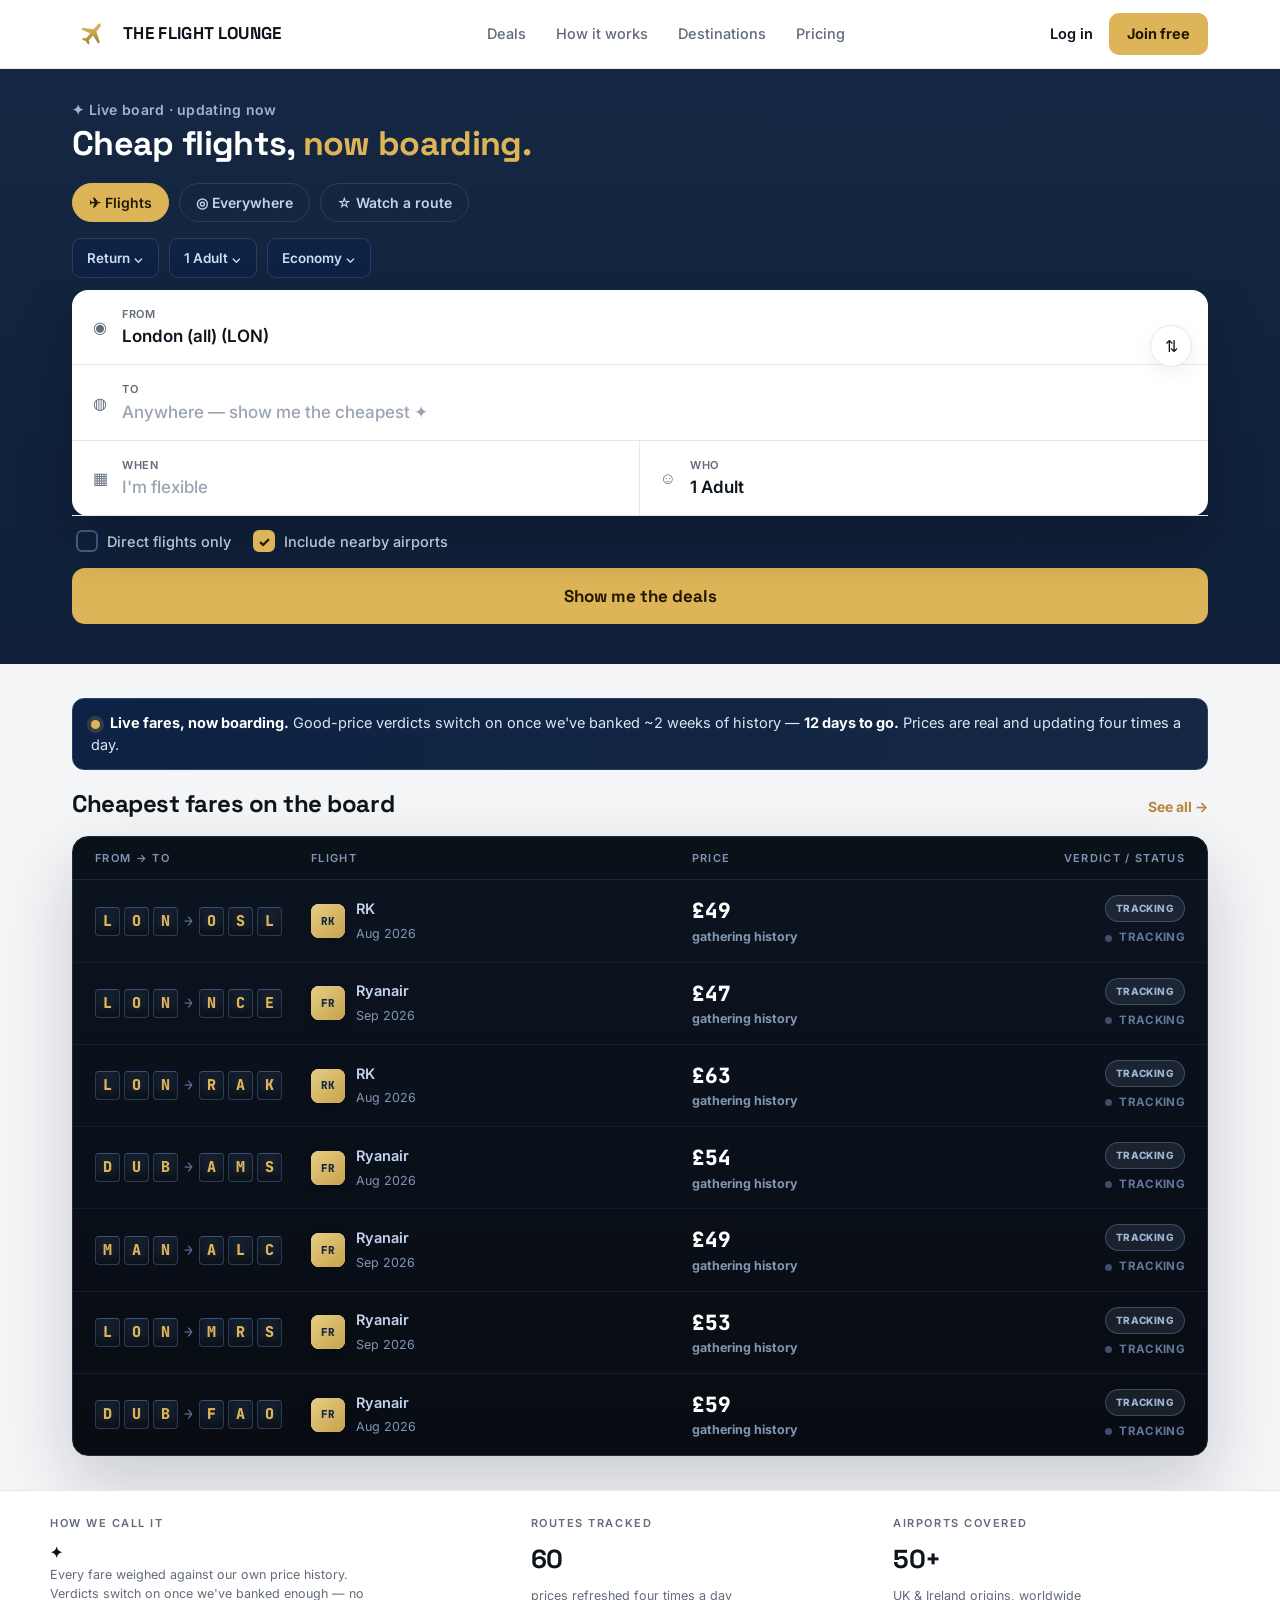
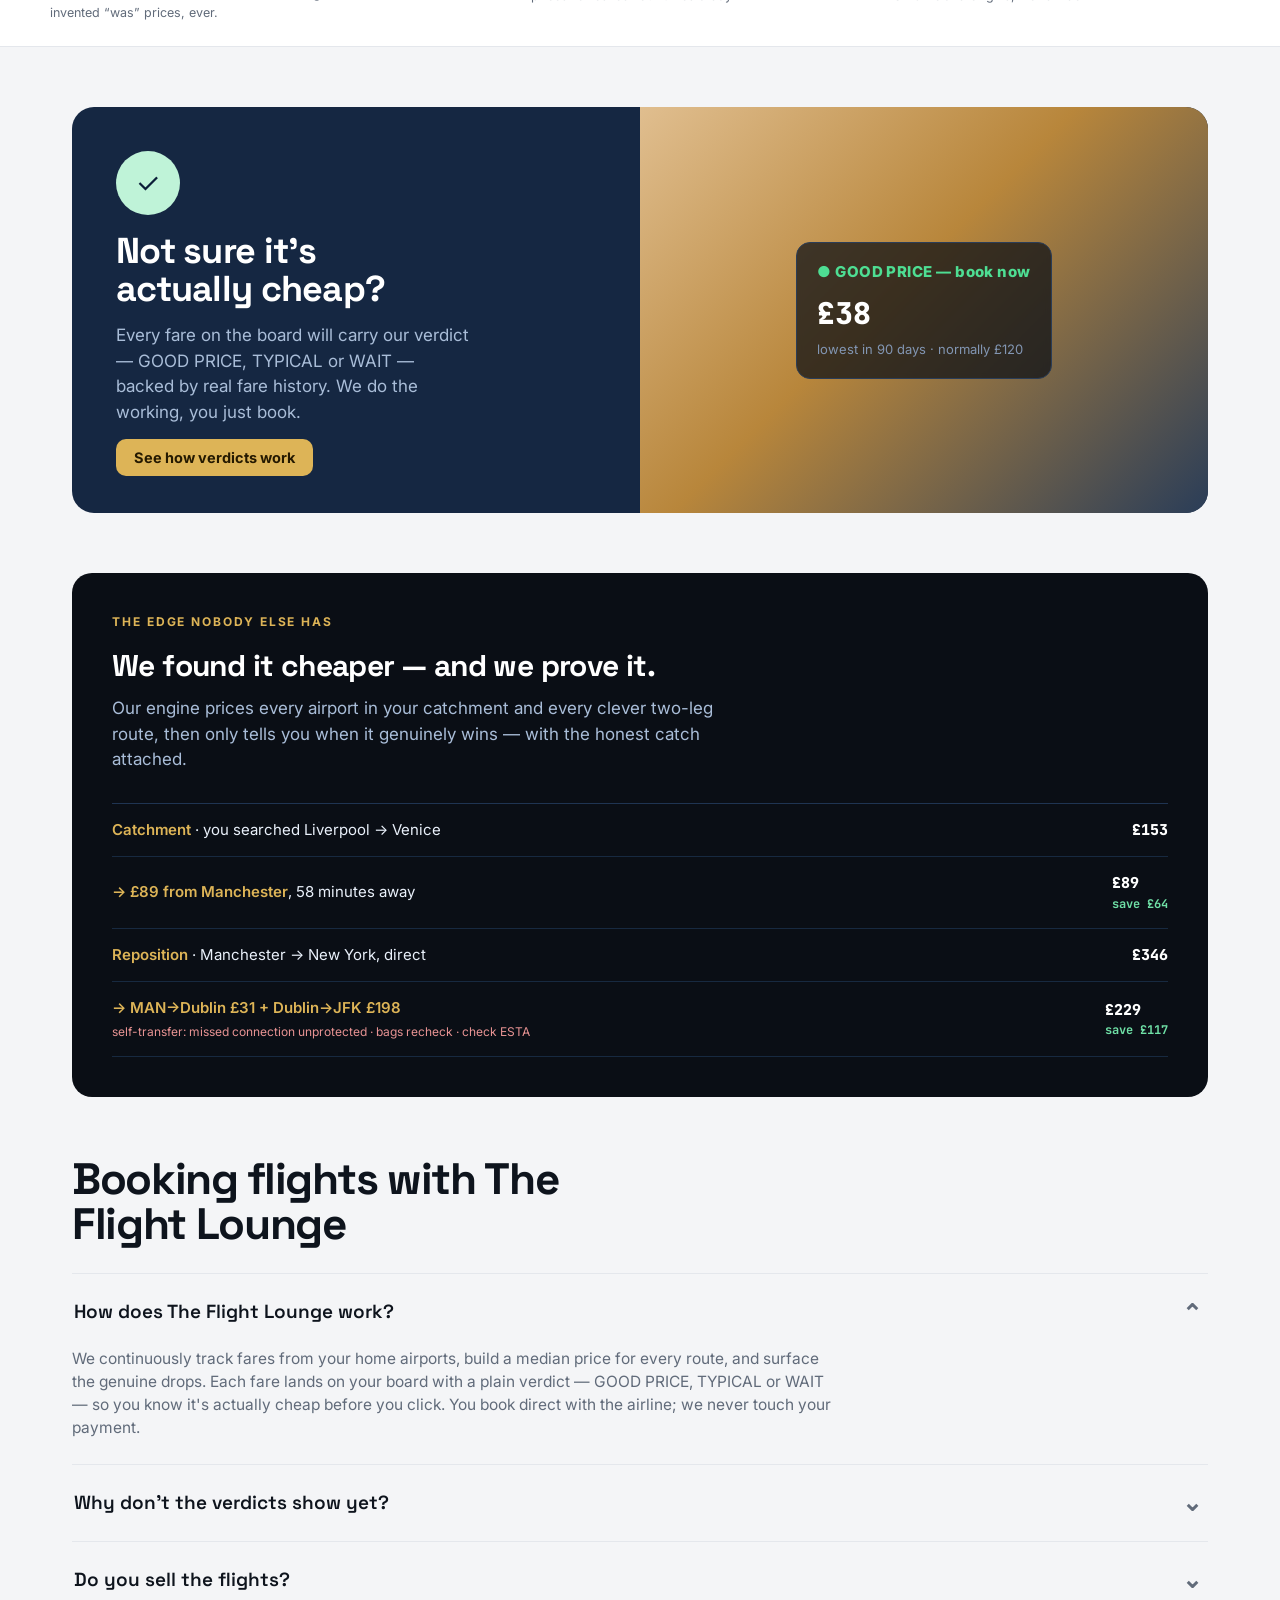
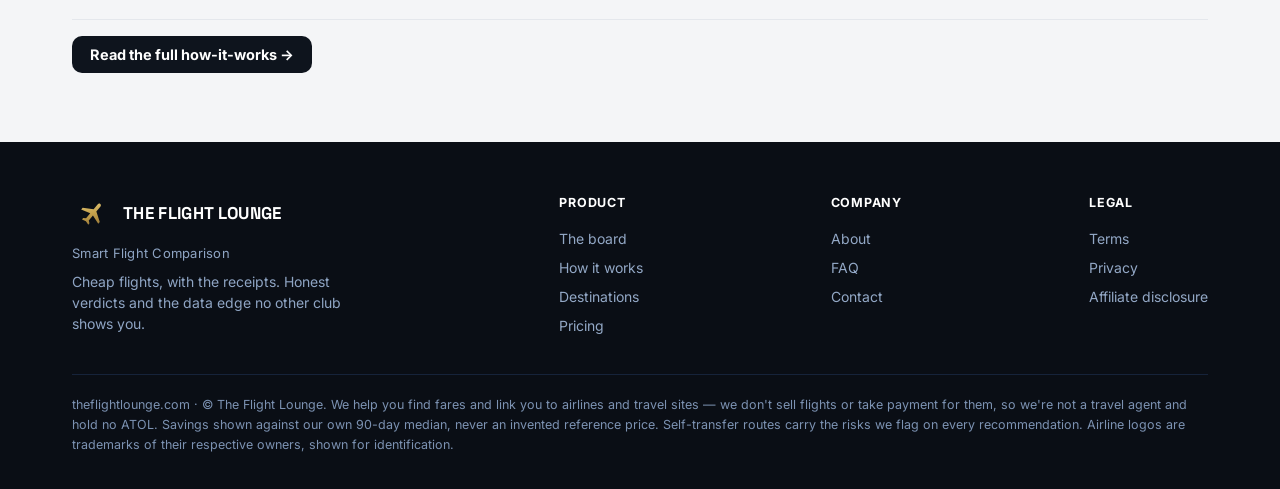
==== index.html @ 09250322 "live fares 2026-07-22T07:13" ====
<!doctype html>
<html lang="en">
<head>
<meta charset="utf-8">
<meta name="viewport" content="width=device-width,initial-scale=1">
<title>The Flight Lounge — cheap flights, now boarding</title>
<meta name="description" content="Search fares from your airport and let the board show you genuinely cheap flights — each with an honest good-price verdict.">
<link rel="preconnect" href="https://fonts.googleapis.com"><link rel="preconnect" href="https://fonts.gstatic.com" crossorigin>
<link href="https://fonts.googleapis.com/css2?family=Space+Grotesk:wght@400;500;600;700&family=Inter:wght@400;500;600;700;800&family=JetBrains+Mono:wght@500;700;800&display=swap" rel="stylesheet">
<link rel="stylesheet" href="assets/tfl.css">
</head>
<body>
<div id="hdr"></div>

<section class="hero">
  <div class="wrap">
    <p class="lead">✦ Live board · updating now</p>
    <h1 class="disp">Cheap flights, <span class="am">now boarding.</span></h1>
    <div class="tabs"><span class="tab on">✈ Flights</span><span class="tab">◎ Everywhere</span><span class="tab">☆ Watch a route</span></div>
    <div class="chips"><span class="chip">Return ⌄</span><span class="chip">1 Adult ⌄</span><span class="chip">Economy ⌄</span></div>
    <div class="search">
      <div class="srow"><span class="ic">◉</span><div class="fld"><div class="lbl">From</div><input id="from" autocomplete="off" placeholder="London (LON)" value="London (all) (LON)" data-code="LON"></div><div class="ac" id="acFrom"></div><span class="swap" id="swap" title="Swap">⇅</span></div>
      <div class="srow"><span class="ic">◍</span><div class="fld"><div class="lbl">To</div><input id="to" autocomplete="off" placeholder="Anywhere — show me the cheapest ✦"></div><div class="ac" id="acTo"></div></div>
      <div class="sgrid2"><div class="srow"><span class="ic">▦</span><div class="fld"><div class="lbl">When</div><input placeholder="I'm flexible"></div></div><div class="srow"><span class="ic">☺</span><div class="fld"><div class="lbl">Who</div><input value="1 Adult"></div></div></div>
    </div>
    <div class="schecks"><span class="chk" id="chkDirect"><span class="box"></span> Direct flights only</span><span class="chk on" id="chkNearby"><span class="box"></span> Include nearby airports</span></div>
    <button class="searchbtn" id="searchBtn">Show me the deals</button>
  </div>
</section>

<div class="boardsec" id="board"><div class="wrap">
  <div id="livebanner"></div>
  <div class="bhd"><h2 class="disp" id="boardTitle">Cheapest fares on the board</h2><a href="deals.html" class="see">See all →</a></div>
  <div class="board" id="boardEl"></div>
</div></div>

<div class="trust"><div class="wrap trust-in">
  <div><div class="tl">How we call it</div><div class="odo"><span class="cur" style="font-size:15px">✦</span></div>
    <div class="ts" style="margin-top:2px;max-width:340px">Every fare weighed against our own price history. Verdicts switch on once we've banked enough — no invented “was” prices, ever.</div></div>
  <div class="tstat"><div class="tl">Routes tracked</div><b class="disp" id="statRoutes">—</b><div class="ts">prices refreshed four times a day</div></div>
  <div class="tstat"><div class="tl">Airports covered</div><b class="disp">50+</b><div class="ts">UK & Ireland origins, worldwide</div></div>
</div></div>

<section>
  <div class="wrap"><div class="feat">
    <div class="txt"><div class="icon">✓</div><h3>Not sure it's<br>actually cheap?</h3>
      <p>Every fare on the board will carry our verdict — GOOD PRICE, TYPICAL or WAIT — backed by real fare history. We do the working, you just book.</p>
      <a href="how-it-works.html" class="btn">See how verdicts work</a></div>
    <div class="pic"><div class="verdict-demo"><div class="vv">● GOOD PRICE — book now</div><div class="pl">£38</div><div class="pn">lowest in 90 days · normally £120</div></div></div>
  </div></div>
</section>

<section id="edge" style="padding-top:0">
  <div class="wrap"><div class="edge">
    <div class="kicker">The edge nobody else has</div><h3>We found it cheaper — and we prove it.</h3>
    <p class="sub">Our engine prices every airport in your catchment and every clever two-leg route, then only tells you when it genuinely wins — with the honest catch attached.</p>
    <div class="edge-rows">
      <div class="er"><span><span class="lead2">Catchment</span> · you searched Liverpool → Venice</span><span class="amt">£153</span></div>
      <div class="er"><span><span class="lead2">→ £89 from Manchester</span>, 58 minutes away</span><span class="amt">£89 <small>save £64</small></span></div>
      <div class="er"><span><span class="lead2">Reposition</span> · Manchester → New York, direct</span><span class="amt">£346</span></div>
      <div class="er"><span><span class="lead2">→ MAN→Dublin £31 + Dublin→JFK £198</span><span class="flag">self-transfer: missed connection unprotected · bags recheck · check ESTA</span></span><span class="amt">£229 <small>save £117</small></span></div>
    </div>
  </div></div>
</section>

<section id="faq" style="padding-top:0">
  <div class="wrap"><h2 class="faq-h disp">Booking flights with The Flight Lounge</h2>
    <details open><summary>How does The Flight Lounge work?</summary><p>We continuously track fares from your home airports, build a median price for every route, and surface the genuine drops. Each fare lands on your board with a plain verdict — GOOD PRICE, TYPICAL or WAIT — so you know it's actually cheap before you click. You book direct with the airline; we never touch your payment.</p></details>
    <details><summary>Why don't the verdicts show yet?</summary><p>Because we refuse to call a price “good” off a thin sample. We're banking fare history now — once a route has enough, its verdict switches on automatically. Until then the prices are real and live; we just won't pretend to judge them yet.</p></details>
    <details><summary>Do you sell the flights?</summary><p>No — and that's deliberate. We point you to the airline or a trusted booking site and you pay them directly, so there's no markup and no mystery. We're a deal-finding club, not a seller.</p></details>
    <p style="margin-top:22px"><a href="how-it-works.html" class="btn ink">Read the full how-it-works →</a></p>
  </div>
</section>

<div id="ftr"></div>
<script src="assets/tfl.js"></script>
<script>
  renderChrome("index.html");
  function paint(){
    var top = DEALS.slice().sort(function(a,b){return pctOff(b)-pctOff(a)}).slice(0,7);
    renderBoard(top, document.getElementById("boardEl"));
    document.getElementById("statRoutes").textContent = DEALS.length;
  }
  paint();
  loadLiveDeals().then(function(meta){ if(meta){ liveBanner(meta); paint(); } });

  var fromEl=document.getElementById("from"), toEl=document.getElementById("to");
  attachAC(fromEl, document.getElementById("acFrom"));
  attachAC(toEl, document.getElementById("acTo"));
  document.getElementById("swap").onclick=function(){var a=fromEl.value,ac=fromEl.dataset.code;fromEl.value=toEl.value;fromEl.dataset.code=toEl.dataset.code||"";toEl.value=a;toEl.dataset.code=ac||"";};
  document.getElementById("chkDirect").onclick=function(){this.classList.toggle("on")};
  document.getElementById("chkNearby").onclick=function(){this.classList.toggle("on")};
  function runSearch(){
    var from=codeOf(fromEl)||"LON";
    var to=toEl.value.trim()?codeOf(toEl):"ANY";
    var nearby=document.getElementById("chkNearby").classList.contains("on");
    var direct=document.getElementById("chkDirect").classList.contains("on");
    var res=searchDeals(from,to,nearby);
    if(direct) res=res.filter(function(d){return d.dir});
    document.getElementById("boardTitle").textContent=(to==="ANY")?("Cheapest from "+(CITY[from]||from)):((CITY[from]||from)+" → "+(CITY[to]||to));
    renderBoard(res, document.getElementById("boardEl"));
    document.getElementById("board").scrollIntoView({behavior:"smooth"});
  }
  document.getElementById("searchBtn").onclick=runSearch;
  toEl.addEventListener("keydown",function(e){if(e.key==="Enter")runSearch()});
</script>
</body>
</html>
---- assets/tfl.css ----
:root{
  --bg:#F4F5F7;--bg2:#ECEEF2;--surface:#FFFFFF;--ink:#0E141D;--muted:#616B7A;--line:#E4E7EC;
  --navy:#152742;--navy2:#0f2038;--board:#0A0E15;--amber:#DDB457;--amber-d:#B8863B;--gold:#C6A24C;
  --green:#25B36B;--green-d:#12894F;--warn:#E6A93B;--red:#E1585F;
  --shadow:0 20px 50px rgba(14,20,29,.10);--shadow-sm:0 6px 20px rgba(14,20,29,.06);
}
*{box-sizing:border-box}
html{scroll-behavior:smooth}
body{margin:0;background:var(--bg);color:var(--ink);font-family:'Inter',-apple-system,BlinkMacSystemFont,'Segoe UI',Roboto,sans-serif;-webkit-font-smoothing:antialiased;line-height:1.5}
.disp{font-family:'Space Grotesk','Inter',sans-serif}
.mono{font-family:'JetBrains Mono',ui-monospace,Menlo,monospace}
.wrap{max-width:1180px;margin:0 auto;padding:0 22px}
a{color:inherit;text-decoration:none}
header{background:#fff;border-bottom:1px solid var(--line);position:sticky;top:0;z-index:60}
.nav{display:flex;align-items:center;justify-content:space-between;height:68px}
.brand{display:flex;align-items:center;gap:11px;color:var(--ink)}
.logo{width:40px;height:40px;flex:0 0 40px}
.plane{width:40px;height:40px;display:block}
.wordmark{font-size:17px;font-weight:700;letter-spacing:.02em;font-family:'Space Grotesk',sans-serif}
.navlinks{display:flex;gap:30px;color:var(--muted);font-size:14.5px;font-weight:500}
.navlinks a:hover,.navlinks a.on{color:var(--ink)}
.navcta{display:flex;align-items:center;gap:16px}
.ghost{font-weight:600;font-size:14.5px;color:var(--ink)}
.btn{background:var(--amber);color:#241900;border:none;border-radius:10px;padding:10px 18px;font-weight:700;font-size:14.5px;cursor:pointer;font-family:inherit;transition:transform .12s}
.btn:hover{transform:translateY(-1px)}
.btn.ink{background:var(--ink);color:#fff}
.hamb{display:none;flex-direction:column;gap:5px;background:none;border:none;cursor:pointer;padding:6px}
.hamb span{width:24px;height:2px;background:var(--ink);border-radius:2px}
.mobnav{display:none;border-top:1px solid var(--line);background:#fff}
.mobnav a{display:block;padding:14px 22px;border-bottom:1px solid var(--line);font-weight:600;color:var(--ink)}
@media(max-width:820px){.navlinks{display:none}.navcta .ghost{display:none}.hamb{display:flex}.mobnav.show{display:block}}
.hero{background:linear-gradient(180deg,var(--navy),var(--navy2));color:#fff;padding:30px 0 40px}
.hero .lead{font-size:14px;color:#9db4d4;font-weight:600;letter-spacing:.02em;margin:0 0 6px}
.hero h1{font-family:'Space Grotesk',sans-serif;font-size:34px;line-height:1.08;letter-spacing:-.02em;font-weight:700;margin:0 0 20px}
.hero h1 .am{color:var(--amber)}
.tabs{display:flex;gap:10px;margin-bottom:16px;flex-wrap:wrap}
.tab{display:inline-flex;align-items:center;gap:8px;background:transparent;border:1px solid #24406a;color:#c3d4ec;border-radius:22px;padding:8px 16px;font-size:14px;font-weight:600;cursor:pointer}
.tab.on{background:var(--amber);border-color:var(--amber);color:#241900}
.chips{display:flex;gap:10px;margin-bottom:12px;flex-wrap:wrap}
.chip{background:#0d2244;border:1px solid #244067;color:#cdddf1;border-radius:9px;padding:9px 14px;font-size:13.5px;font-weight:600;display:inline-flex;gap:8px;align-items:center;cursor:pointer}
.search{background:#fff;border-radius:16px;box-shadow:0 24px 50px rgba(3,15,32,.35);overflow:visible;position:relative}
.srow{display:flex;align-items:center;gap:12px;padding:16px 18px;border-bottom:1px solid var(--line);position:relative}
.srow .ic{width:20px;color:var(--muted);flex:0 0 20px;display:flex;justify-content:center}
.srow .lbl{font-size:11px;letter-spacing:.06em;text-transform:uppercase;color:var(--muted);font-weight:600;margin-bottom:2px}
.srow .fld{flex:1;min-width:0}
.srow input{border:none;outline:none;font-size:17px;font-weight:600;color:var(--ink);width:100%;font-family:inherit;background:transparent;padding:0}
.srow input::placeholder{color:#9aa4b2;font-weight:500}
.swap{position:absolute;right:16px;top:50%;transform:translateY(-2px);width:42px;height:42px;border-radius:50%;background:#fff;border:1px solid var(--line);display:flex;align-items:center;justify-content:center;box-shadow:var(--shadow-sm);color:var(--ink);z-index:5;cursor:pointer}
.sgrid2{display:grid;grid-template-columns:1fr 1fr}
.sgrid2 .srow:first-child{border-right:1px solid var(--line)}
.schecks{display:flex;gap:22px;padding:14px 4px 2px;flex-wrap:wrap}
.chk{display:flex;align-items:center;gap:9px;font-size:14.5px;color:#dbe7f6;font-weight:500;cursor:pointer}
.chk .box{width:22px;height:22px;border-radius:6px;border:2px solid #46618a;display:inline-block}
.chk.on .box{background:var(--amber);border-color:var(--amber);position:relative}
.chk.on .box:after{content:"✓";position:absolute;inset:0;color:#241900;font-size:14px;font-weight:800;display:flex;align-items:center;justify-content:center}
.searchbtn{width:100%;margin-top:14px;background:var(--amber);color:#241900;border:none;border-radius:13px;padding:17px;font-size:17px;font-weight:800;font-family:'Space Grotesk',sans-serif;cursor:pointer;transition:transform .12s}
.searchbtn:hover{transform:translateY(-1px)}
.ac{position:absolute;left:8px;right:8px;top:calc(100% - 6px);background:#fff;border:1px solid var(--line);border-radius:12px;box-shadow:var(--shadow);z-index:20;overflow:hidden;display:none}
.ac.show{display:block}
.ac-row{display:flex;align-items:center;gap:12px;padding:11px 15px;cursor:pointer;border-bottom:1px solid var(--line)}
.ac-row:last-child{border-bottom:none}
.ac-row:hover{background:var(--bg)}
.ac-code{font-family:'JetBrains Mono',monospace;font-weight:800;font-size:13px;color:var(--amber-d);background:#faf5e9;border:1px solid #eadfc4;border-radius:5px;padding:3px 6px;min-width:42px;text-align:center}
.ac-city{font-weight:600;font-size:14.5px;flex:1}
.ac-ctry{color:var(--muted);font-size:13px}
.ac-none{color:var(--muted);cursor:default}
#livebanner{display:none;background:linear-gradient(90deg,#0d2244,#152742);border:1px solid #244067;color:#dbe7f6;border-radius:12px;padding:13px 18px;margin:0 0 16px;font-size:14.5px}
#livebanner .lb-dot{display:inline-block;width:9px;height:9px;border-radius:50%;background:var(--amber);box-shadow:0 0 0 4px rgba(221,180,87,.18);margin-right:6px;vertical-align:middle}
#livebanner b{color:#fff}
.boardsec{padding:34px 0 8px}
.boardsec .bhd{display:flex;align-items:baseline;justify-content:space-between;margin-bottom:14px}
.boardsec h2{font-family:'Space Grotesk',sans-serif;font-size:24px;font-weight:700;letter-spacing:-.02em;margin:0}
.boardsec .see{color:var(--amber-d);font-weight:700;font-size:14px}
.board{background:linear-gradient(180deg,#0c1421,#080c12);border:1px solid #1b2c44;border-radius:16px;overflow:hidden;box-shadow:0 30px 70px rgba(3,15,32,.18)}
.board-hd{display:grid;grid-template-columns:200px 1.3fr .8fr .9fr;gap:16px;padding:13px 22px;background:#0a1119;color:#7f96b6;font-size:11px;letter-spacing:.12em;text-transform:uppercase;border-bottom:1px solid #182842;font-weight:600}
.brow{display:grid;grid-template-columns:200px 1.3fr .8fr .9fr;gap:16px;padding:15px 22px;align-items:center;border-bottom:1px solid #121e30}
.brow:last-child{border-bottom:none}
.brow:hover{background:#0e1a2a}
.board-empty{padding:34px 24px;color:#9db4d4;font-size:15px;text-align:center}
.route{display:inline-flex;gap:4px;align-items:center}
.route span{background:#151f2e;border:1px solid #2a3d58;border-top-color:#3a5074;border-radius:4px;color:var(--amber);font-family:'JetBrains Mono',monospace;font-weight:800;font-size:15px;padding:6px 7px;line-height:1;box-shadow:inset 0 -7px 9px rgba(0,0,0,.45)}
.route .arw{background:none;border:none;box-shadow:none;color:#5a7398;padding:0 2px}
.i-flight{display:flex;align-items:center;gap:11px;min-width:0}
.i-flight .fl-txt{min-width:0}
.i-flight .air{color:#c2d4ef;font-size:14.5px;font-weight:600;display:block;white-space:nowrap;overflow:hidden;text-overflow:ellipsis}
.i-flight .win{color:#7f96b6;font-size:12.5px}
.al{flex:0 0 34px;width:34px;height:34px;border-radius:8px;background:#fff;display:inline-flex;align-items:center;justify-content:center;overflow:hidden;box-shadow:0 2px 6px rgba(0,0,0,.3)}
.al img{max-width:26px;max-height:26px;object-fit:contain}
.al-fb{width:100%;height:100%;align-items:center;justify-content:center;font-family:'JetBrains Mono',monospace;font-weight:800;font-size:11px;color:var(--navy);background:linear-gradient(135deg,#e7ce83,#c6a24c)}
.i-price .pr{font-family:'JetBrains Mono',monospace;font-weight:800;font-size:21px;color:#fff}
.i-price .save{color:var(--green);font-weight:700;font-size:12.5px;display:block;margin-top:1px}
.i-price .save.watch{color:#8296b3}
.i-tags{display:flex;flex-direction:column;align-items:flex-end;gap:7px}
.vd{font-size:10px;font-weight:800;letter-spacing:.04em;padding:5px 10px;border-radius:20px;white-space:nowrap}
.vd.g{background:rgba(37,179,107,.16);color:#4ede93;border:1px solid rgba(37,179,107,.4)}
.vd.a{background:rgba(230,169,59,.15);color:#f0c064;border:1px solid rgba(230,169,59,.4)}
.vd.t{background:rgba(120,140,170,.16);color:#9db4d4;border:1px solid rgba(120,140,170,.4)}
.st{font-size:11.5px;font-weight:700;letter-spacing:.03em;display:flex;align-items:center;gap:7px;color:#9db4d4}
.st .dot{width:7px;height:7px;border-radius:50%}
.st.boarding .dot{background:var(--green);animation:pulse 1.8s infinite}
.st.final .dot{background:var(--warn);animation:pulse 1s infinite}
.st.dep{color:#61789b}.st.dep .dot{background:#3d4f6a}
@keyframes pulse{0%,100%{opacity:1}50%{opacity:.35}}
@media(max-width:760px){
  .board-hd{display:none}
  .brow{display:block;padding:14px 16px}
  .route{margin-bottom:11px}
  .route span{font-size:16px;padding:7px 8px}
  .i-flight{justify-content:flex-start;margin-bottom:8px}
  .i-flight .air{white-space:normal}
  .i-price{display:flex;align-items:baseline;gap:10px;margin-bottom:10px}
  .i-price .save{display:inline;margin:0}
  .i-tags{flex-direction:row;align-items:center;justify-content:space-between;gap:10px}
}
.filters{display:flex;gap:10px;flex-wrap:wrap;margin-bottom:16px}
.filt{background:#fff;border:1px solid var(--line);border-radius:22px;padding:8px 15px;font-size:13.5px;font-weight:600;color:var(--muted);cursor:pointer;transition:.12s}
.filt.on{background:var(--ink);color:#fff;border-color:var(--ink)}
.filt:hover{color:var(--ink)}
.trust{background:var(--surface);border-top:1px solid var(--line);border-bottom:1px solid var(--line);margin-top:26px}
.trust-in{display:grid;grid-template-columns:1.35fr 1fr 1fr;gap:26px;padding:24px 0}
@media(max-width:760px){.trust-in{grid-template-columns:1fr;gap:16px}}
.tl{font-size:11px;letter-spacing:.14em;text-transform:uppercase;color:var(--muted);font-weight:600;margin-bottom:8px}
.odo{display:inline-flex;gap:5px;align-items:center}
.odo .cur{font-size:21px;color:var(--ink);font-weight:800;margin-right:2px}
.odo .d{background:var(--board);color:var(--amber);border-radius:6px;padding:6px 9px;font-weight:800;font-size:22px;min-width:29px;text-align:center;font-family:'JetBrains Mono',monospace}
.ts{font-size:12.5px;color:var(--muted);margin-top:8px}
.tstat b{font-size:26px;font-weight:800;font-family:'Space Grotesk',sans-serif;letter-spacing:-.02em}
section{padding:60px 0}
.kicker{font-size:12px;letter-spacing:.16em;text-transform:uppercase;color:var(--amber-d);font-weight:700;margin-bottom:12px}
.h2{font-size:36px;letter-spacing:-.025em;font-weight:700;margin:0 0 12px;font-family:'Space Grotesk',sans-serif}
.sub{color:var(--muted);font-size:17px;max-width:620px;margin:0 0 30px}
.phero{background:linear-gradient(180deg,var(--navy),var(--navy2));color:#fff;padding:52px 0 46px}
.phero h1{font-family:'Space Grotesk',sans-serif;font-size:42px;line-height:1.05;letter-spacing:-.03em;margin:0 0 12px;font-weight:700}
.phero p{color:#a9bdd8;font-size:18px;max-width:600px;margin:0}
.phero .kicker{color:var(--amber)}
.crumb{color:#7f96b6;font-size:13px;margin-bottom:14px}
.crumb a:hover{color:#fff}
.prose{max-width:760px}
.prose h2{font-family:'Space Grotesk',sans-serif;font-size:26px;letter-spacing:-.02em;margin:36px 0 12px}
.prose p{color:#39424f;font-size:16.5px;margin:0 0 16px}
.cards3{display:grid;grid-template-columns:repeat(3,1fr);gap:20px}
@media(max-width:820px){.cards3{grid-template-columns:1fr}}
.card{background:#fff;border:1px solid var(--line);border-radius:16px;padding:26px;box-shadow:var(--shadow-sm)}
.card .cico{width:52px;height:52px;border-radius:50%;background:#faf5e9;color:var(--amber-d);display:flex;align-items:center;justify-content:center;font-size:24px;margin-bottom:14px}
.card h3{font-family:'Space Grotesk',sans-serif;font-size:20px;margin:0 0 8px;letter-spacing:-.01em}
.card p{color:var(--muted);font-size:14.5px;margin:0}
.feat{background:var(--navy);border-radius:22px;overflow:hidden;color:#fff;display:grid;grid-template-columns:1fr 1fr;gap:0}
@media(max-width:760px){.feat{grid-template-columns:1fr}}
.feat .txt{padding:44px}
.feat h3{font-family:'Space Grotesk',sans-serif;font-size:36px;line-height:1.05;letter-spacing:-.02em;font-weight:700;margin:0 0 14px}
.feat p{color:#a9bdd8;font-size:17px;margin:0 0 20px;max-width:360px}
.feat .icon{width:64px;height:64px;border-radius:50%;background:#bff3d8;color:#0b1e38;display:flex;align-items:center;justify-content:center;font-size:28px;margin-bottom:18px}
.feat .pic{background:linear-gradient(135deg,#e0be8f 0%,#b8863b 45%,#2a3d58 100%);min-height:320px;position:relative;display:flex;align-items:center;justify-content:center}
.feat .pic .verdict-demo{background:rgba(10,14,21,.72);border:1px solid #2a3d58;border-radius:14px;padding:18px 20px;backdrop-filter:blur(3px);min-width:220px}
.feat .pic .vv{color:#4ede93;font-weight:800;font-size:15px;letter-spacing:.03em;margin-bottom:8px}
.feat .pic .pl{color:#fff;font-family:'JetBrains Mono',monospace;font-weight:800;font-size:30px}
.feat .pic .pn{color:#8296b3;font-size:13px;margin-top:4px}
.edge{background:var(--board);color:#eaf1fb;border-radius:20px;padding:40px}
.edge .kicker{color:var(--amber)}
.edge h3{font-family:'Space Grotesk',sans-serif;font-size:30px;font-weight:700;letter-spacing:-.02em;margin:6px 0 8px;color:#fff}
.edge p.sub{color:#a9bdd8}
.edge-rows{margin-top:20px;border-top:1px solid #1f3452}
.er{display:flex;justify-content:space-between;gap:16px;padding:15px 0;border-bottom:1px solid #172940;font-size:15px;align-items:center}
.er .lead2{color:var(--amber);font-weight:600}
.er .flag{color:#e89393;font-size:12px;display:block;margin-top:3px}
.er .amt{color:#fff;font-weight:800;white-space:nowrap;font-family:'JetBrains Mono',monospace}
.er .amt small{color:#6fe0a6;font-weight:700;display:block;font-size:12px}
.faq-h{font-family:'Space Grotesk',sans-serif;font-size:44px;font-weight:700;letter-spacing:-.03em;line-height:1.03;margin:0 0 26px;max-width:520px}
details{border-top:1px solid var(--line);padding:4px 0}
details:last-of-type{border-bottom:1px solid var(--line)}
summary{list-style:none;cursor:pointer;padding:20px 40px 20px 2px;font-size:19px;font-weight:600;position:relative;font-family:'Space Grotesk',sans-serif}
summary::-webkit-details-marker{display:none}
summary:after{content:"⌄";position:absolute;right:6px;top:16px;font-size:24px;color:var(--muted);transition:transform .2s}
details[open] summary:after{transform:rotate(180deg)}
details p{margin:0 0 20px;color:var(--muted);font-size:15.5px;max-width:760px}
.plans{display:grid;grid-template-columns:repeat(3,1fr);gap:20px;align-items:start}
@media(max-width:820px){.plans{grid-template-columns:1fr}}
.plan{background:var(--surface);border:1px solid var(--line);border-radius:18px;padding:28px 26px;box-shadow:var(--shadow-sm)}
.plan.feat2{border:1.5px solid var(--ink);box-shadow:var(--shadow);position:relative;background:#fff}
.plan.feat2 .tagp{position:absolute;top:-12px;left:26px;background:var(--amber);color:#241900;font-size:11px;font-weight:800;padding:4px 12px;border-radius:20px}
.plan .tn{font-size:12px;letter-spacing:.12em;text-transform:uppercase;color:var(--muted);font-weight:700}
.plan .pp{font-size:42px;font-weight:800;margin:10px 0 2px;font-family:'Space Grotesk',sans-serif;letter-spacing:-.03em}
.plan .pp small{font-size:15px;color:var(--muted);font-weight:600;font-family:'Inter',sans-serif}
.plan ul{list-style:none;margin:16px 0 22px;padding:0}
.plan li{padding:9px 0 9px 24px;position:relative;font-size:14.5px;color:#39424f;border-top:1px solid var(--line)}
.plan li:first-child{border-top:none}
.plan li:before{content:"→";position:absolute;left:0;color:var(--amber-d);font-weight:700;top:9px}
.plan .pbtn{display:block;text-align:center;border:1px solid var(--ink);border-radius:11px;padding:12px;font-weight:600;font-size:14.5px}
.plan.feat2 .pbtn{background:var(--ink);color:#fff}
.dgrid{display:grid;grid-template-columns:repeat(auto-fill,minmax(230px,1fr));gap:18px}
.dcard{background:#fff;border:1px solid var(--line);border-radius:16px;overflow:hidden;box-shadow:var(--shadow-sm);transition:transform .14s,box-shadow .14s;cursor:pointer}
.dcard:hover{transform:translateY(-3px);box-shadow:var(--shadow)}
.dcard .dtop{background:linear-gradient(135deg,var(--navy),var(--navy2));padding:16px 18px;color:#fff;display:flex;align-items:center;justify-content:space-between}
.dcard .dcity{font-family:'Space Grotesk',sans-serif;font-weight:700;font-size:19px}
.dcard .dctry{color:#9db4d4;font-size:12.5px;margin-top:1px}
.dcard .dcode{font-family:'JetBrains Mono',monospace;font-weight:800;color:var(--amber);font-size:13px;background:#0d2244;border:1px solid #244067;border-radius:6px;padding:5px 8px}
.dcard .dbot{padding:14px 18px;display:flex;align-items:center;gap:11px}
.dcard .dbot .al{flex:0 0 34px}
.dcard .dmeta{flex:1;min-width:0}
.dcard .dair{font-size:13px;color:var(--muted);font-weight:600;white-space:nowrap;overflow:hidden;text-overflow:ellipsis}
.dcard .dfrom{font-size:11px;color:var(--muted)}
.dcard .dprice{text-align:right}
.dcard .dprice .pv{font-family:'JetBrains Mono',monospace;font-weight:800;font-size:20px;color:var(--ink)}
.dcard .dprice .dv{font-size:10px;font-weight:800;letter-spacing:.03em;padding:3px 8px;border-radius:20px;display:inline-block;margin-top:3px}
.dcard .dprice .dv.g{background:rgba(37,179,107,.14);color:var(--green-d);border:1px solid rgba(37,179,107,.35)}
.dcard .dprice .dv.a{background:rgba(230,169,59,.14);color:#a9741c;border:1px solid rgba(230,169,59,.35)}
.dcard .dprice .dv.t{background:rgba(120,140,170,.14);color:#5a7398;border:1px solid rgba(120,140,170,.3)}
footer{background:var(--board);color:#b9cae0;padding:52px 0 34px}
.foot-grid{display:flex;justify-content:space-between;gap:30px;flex-wrap:wrap}
footer .wordmark{color:#fff}
.fcol h5{color:#fff;font-size:12.5px;letter-spacing:.06em;text-transform:uppercase;margin:0 0 12px}
.fcol a{display:block;color:#93a8c6;font-size:14px;padding:4px 0}
.fcol a:hover{color:#fff}
.fine{border-top:1px solid #16233a;margin-top:34px;padding-top:20px;color:#7c92b2;font-size:12.5px;line-height:1.6}
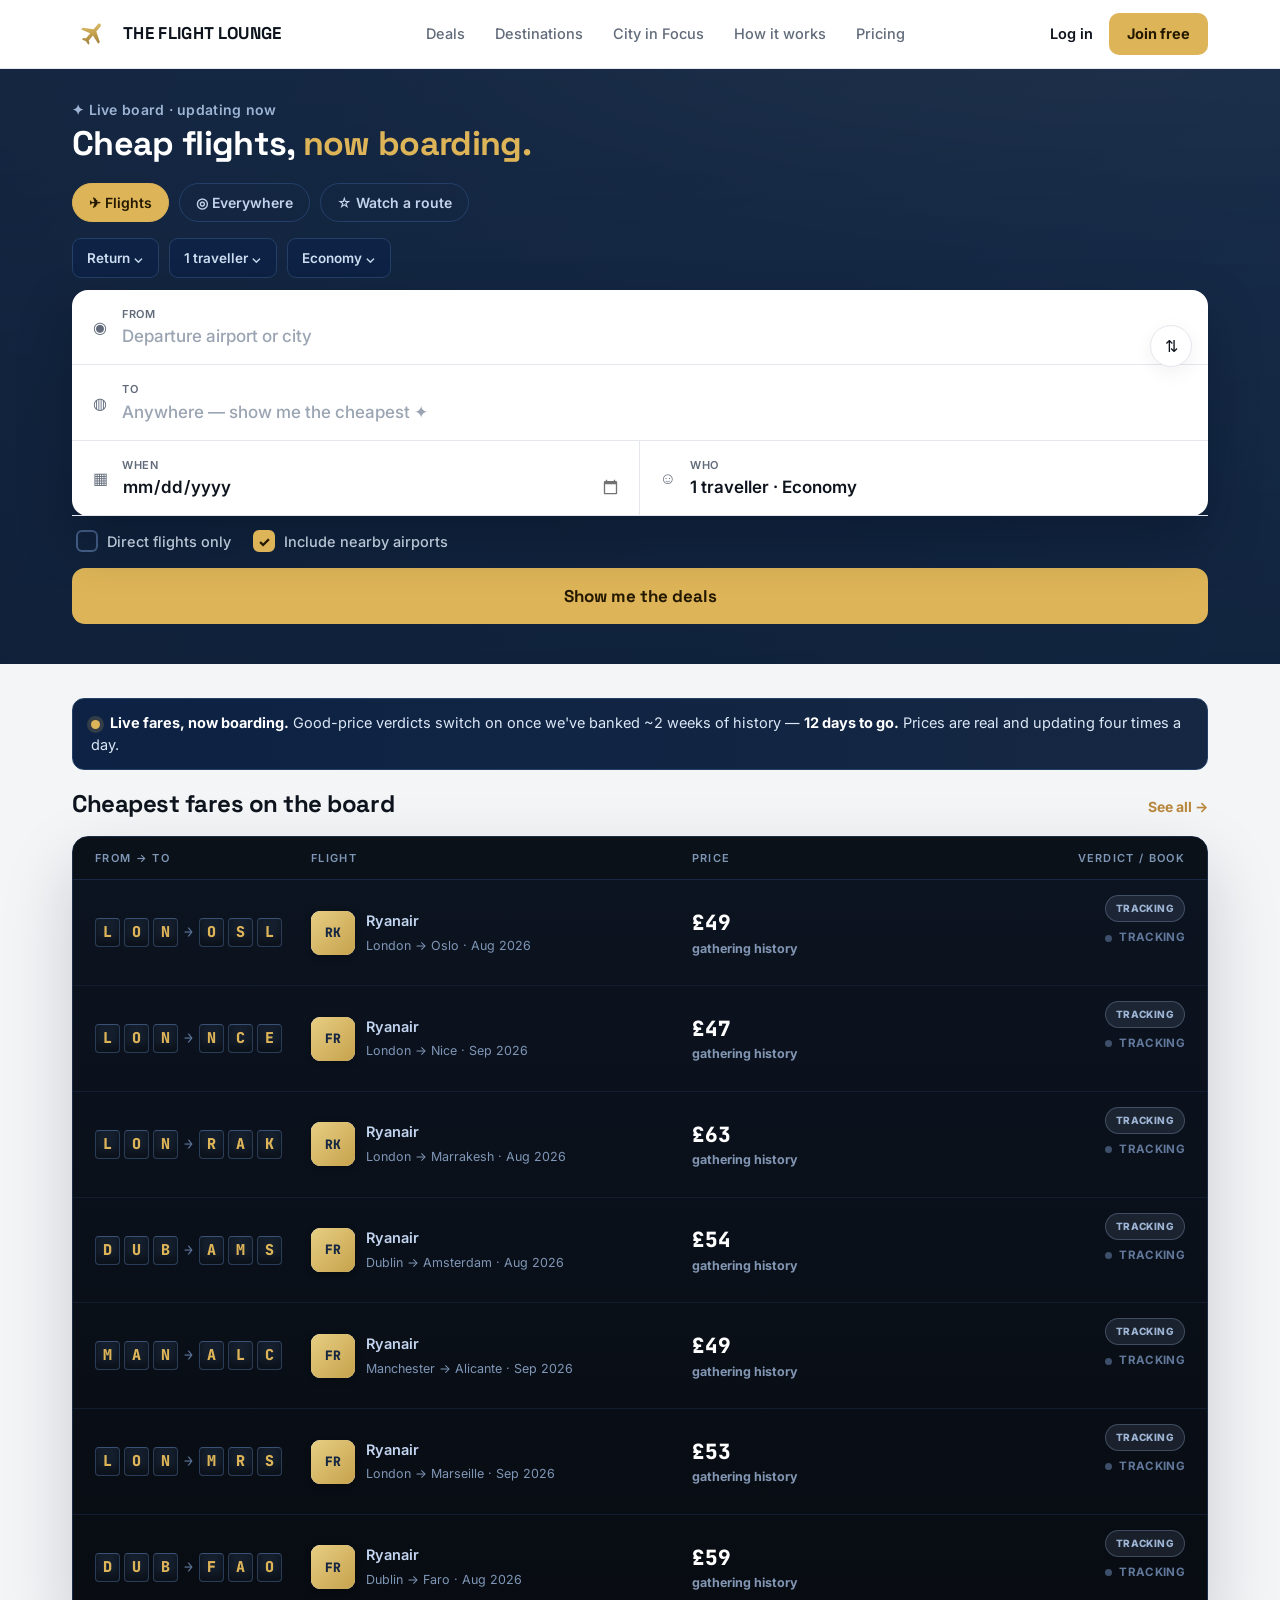
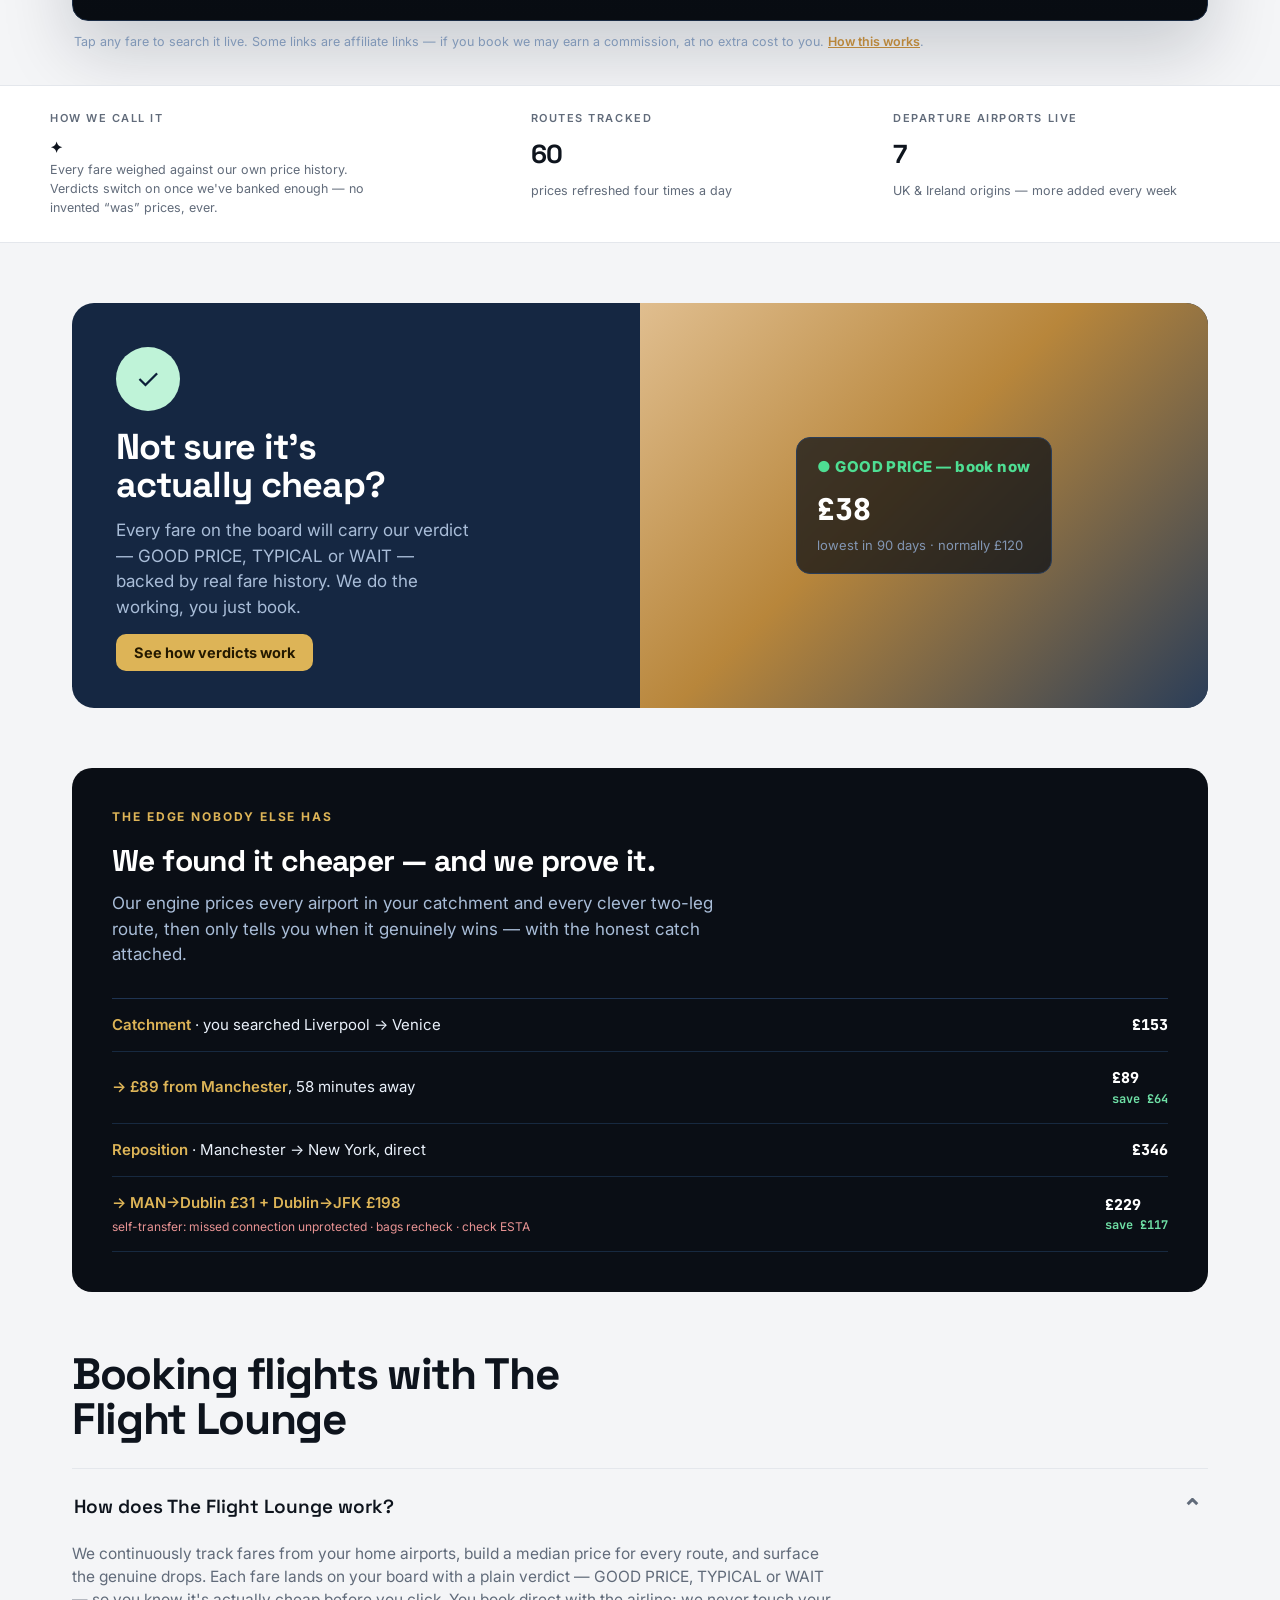
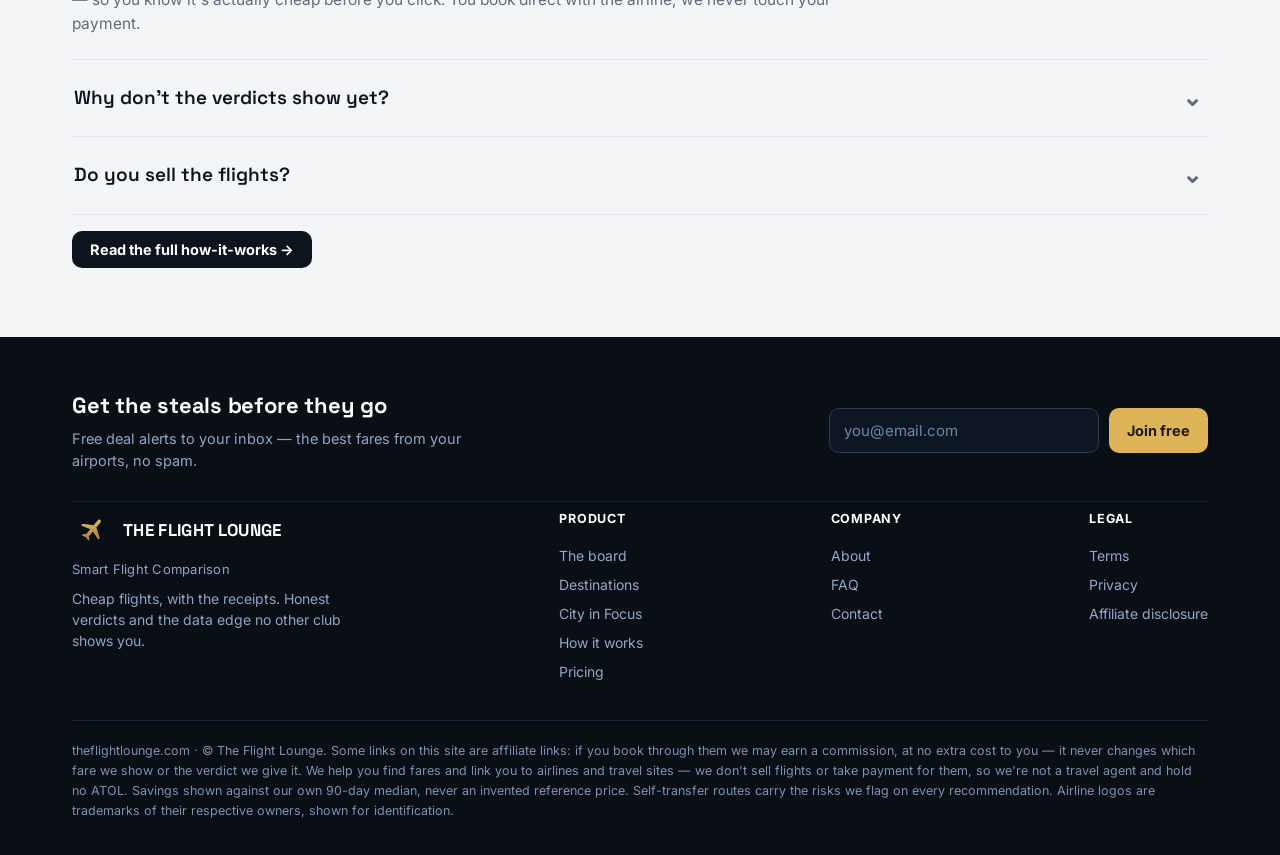
==== commit 3c58a58f: "live fares 2026-07-22T09:54" ====
--- a/index.html
+++ b/index.html
@@ -1,108 +1,131 @@
-<!doctype html>
-<html lang="en">
-<head>
-<meta charset="utf-8">
-<meta name="viewport" content="width=device-width,initial-scale=1">
-<title>The Flight Lounge — cheap flights, now boarding</title>
-<meta name="description" content="Search fares from your airport and let the board show you genuinely cheap flights — each with an honest good-price verdict.">
-<link rel="preconnect" href="https://fonts.googleapis.com"><link rel="preconnect" href="https://fonts.gstatic.com" crossorigin>
-<link href="https://fonts.googleapis.com/css2?family=Space+Grotesk:wght@400;500;600;700&family=Inter:wght@400;500;600;700;800&family=JetBrains+Mono:wght@500;700;800&display=swap" rel="stylesheet">
-<link rel="stylesheet" href="assets/tfl.css">
-</head>
-<body>
-<div id="hdr"></div>
-
-<section class="hero">
-  <div class="wrap">
-    <p class="lead">✦ Live board · updating now</p>
-    <h1 class="disp">Cheap flights, <span class="am">now boarding.</span></h1>
-    <div class="tabs"><span class="tab on">✈ Flights</span><span class="tab">◎ Everywhere</span><span class="tab">☆ Watch a route</span></div>
-    <div class="chips"><span class="chip">Return ⌄</span><span class="chip">1 Adult ⌄</span><span class="chip">Economy ⌄</span></div>
-    <div class="search">
-      <div class="srow"><span class="ic">◉</span><div class="fld"><div class="lbl">From</div><input id="from" autocomplete="off" placeholder="London (LON)" value="London (all) (LON)" data-code="LON"></div><div class="ac" id="acFrom"></div><span class="swap" id="swap" title="Swap">⇅</span></div>
-      <div class="srow"><span class="ic">◍</span><div class="fld"><div class="lbl">To</div><input id="to" autocomplete="off" placeholder="Anywhere — show me the cheapest ✦"></div><div class="ac" id="acTo"></div></div>
-      <div class="sgrid2"><div class="srow"><span class="ic">▦</span><div class="fld"><div class="lbl">When</div><input placeholder="I'm flexible"></div></div><div class="srow"><span class="ic">☺</span><div class="fld"><div class="lbl">Who</div><input value="1 Adult"></div></div></div>
-    </div>
-    <div class="schecks"><span class="chk" id="chkDirect"><span class="box"></span> Direct flights only</span><span class="chk on" id="chkNearby"><span class="box"></span> Include nearby airports</span></div>
-    <button class="searchbtn" id="searchBtn">Show me the deals</button>
-  </div>
-</section>
-
-<div class="boardsec" id="board"><div class="wrap">
-  <div id="livebanner"></div>
-  <div class="bhd"><h2 class="disp" id="boardTitle">Cheapest fares on the board</h2><a href="deals.html" class="see">See all →</a></div>
-  <div class="board" id="boardEl"></div>
-</div></div>
-
-<div class="trust"><div class="wrap trust-in">
-  <div><div class="tl">How we call it</div><div class="odo"><span class="cur" style="font-size:15px">✦</span></div>
-    <div class="ts" style="margin-top:2px;max-width:340px">Every fare weighed against our own price history. Verdicts switch on once we've banked enough — no invented “was” prices, ever.</div></div>
-  <div class="tstat"><div class="tl">Routes tracked</div><b class="disp" id="statRoutes">—</b><div class="ts">prices refreshed four times a day</div></div>
-  <div class="tstat"><div class="tl">Airports covered</div><b class="disp">50+</b><div class="ts">UK & Ireland origins, worldwide</div></div>
-</div></div>
-
-<section>
-  <div class="wrap"><div class="feat">
-    <div class="txt"><div class="icon">✓</div><h3>Not sure it's<br>actually cheap?</h3>
-      <p>Every fare on the board will carry our verdict — GOOD PRICE, TYPICAL or WAIT — backed by real fare history. We do the working, you just book.</p>
-      <a href="how-it-works.html" class="btn">See how verdicts work</a></div>
-    <div class="pic"><div class="verdict-demo"><div class="vv">● GOOD PRICE — book now</div><div class="pl">£38</div><div class="pn">lowest in 90 days · normally £120</div></div></div>
-  </div></div>
-</section>
-
-<section id="edge" style="padding-top:0">
-  <div class="wrap"><div class="edge">
-    <div class="kicker">The edge nobody else has</div><h3>We found it cheaper — and we prove it.</h3>
-    <p class="sub">Our engine prices every airport in your catchment and every clever two-leg route, then only tells you when it genuinely wins — with the honest catch attached.</p>
-    <div class="edge-rows">
-      <div class="er"><span><span class="lead2">Catchment</span> · you searched Liverpool → Venice</span><span class="amt">£153</span></div>
-      <div class="er"><span><span class="lead2">→ £89 from Manchester</span>, 58 minutes away</span><span class="amt">£89 <small>save £64</small></span></div>
-      <div class="er"><span><span class="lead2">Reposition</span> · Manchester → New York, direct</span><span class="amt">£346</span></div>
-      <div class="er"><span><span class="lead2">→ MAN→Dublin £31 + Dublin→JFK £198</span><span class="flag">self-transfer: missed connection unprotected · bags recheck · check ESTA</span></span><span class="amt">£229 <small>save £117</small></span></div>
-    </div>
-  </div></div>
-</section>
-
-<section id="faq" style="padding-top:0">
-  <div class="wrap"><h2 class="faq-h disp">Booking flights with The Flight Lounge</h2>
-    <details open><summary>How does The Flight Lounge work?</summary><p>We continuously track fares from your home airports, build a median price for every route, and surface the genuine drops. Each fare lands on your board with a plain verdict — GOOD PRICE, TYPICAL or WAIT — so you know it's actually cheap before you click. You book direct with the airline; we never touch your payment.</p></details>
-    <details><summary>Why don't the verdicts show yet?</summary><p>Because we refuse to call a price “good” off a thin sample. We're banking fare history now — once a route has enough, its verdict switches on automatically. Until then the prices are real and live; we just won't pretend to judge them yet.</p></details>
-    <details><summary>Do you sell the flights?</summary><p>No — and that's deliberate. We point you to the airline or a trusted booking site and you pay them directly, so there's no markup and no mystery. We're a deal-finding club, not a seller.</p></details>
-    <p style="margin-top:22px"><a href="how-it-works.html" class="btn ink">Read the full how-it-works →</a></p>
-  </div>
-</section>
-
-<div id="ftr"></div>
-<script src="assets/tfl.js"></script>
-<script>
-  renderChrome("index.html");
-  function paint(){
-    var top = DEALS.slice().sort(function(a,b){return pctOff(b)-pctOff(a)}).slice(0,7);
-    renderBoard(top, document.getElementById("boardEl"));
-    document.getElementById("statRoutes").textContent = DEALS.length;
-  }
-  paint();
-  loadLiveDeals().then(function(meta){ if(meta){ liveBanner(meta); paint(); } });
-
-  var fromEl=document.getElementById("from"), toEl=document.getElementById("to");
-  attachAC(fromEl, document.getElementById("acFrom"));
-  attachAC(toEl, document.getElementById("acTo"));
-  document.getElementById("swap").onclick=function(){var a=fromEl.value,ac=fromEl.dataset.code;fromEl.value=toEl.value;fromEl.dataset.code=toEl.dataset.code||"";toEl.value=a;toEl.dataset.code=ac||"";};
-  document.getElementById("chkDirect").onclick=function(){this.classList.toggle("on")};
-  document.getElementById("chkNearby").onclick=function(){this.classList.toggle("on")};
-  function runSearch(){
-    var from=codeOf(fromEl)||"LON";
-    var to=toEl.value.trim()?codeOf(toEl):"ANY";
-    var nearby=document.getElementById("chkNearby").classList.contains("on");
-    var direct=document.getElementById("chkDirect").classList.contains("on");
-    var res=searchDeals(from,to,nearby);
-    if(direct) res=res.filter(function(d){return d.dir});
-    document.getElementById("boardTitle").textContent=(to==="ANY")?("Cheapest from "+(CITY[from]||from)):((CITY[from]||from)+" → "+(CITY[to]||to));
-    renderBoard(res, document.getElementById("boardEl"));
-    document.getElementById("board").scrollIntoView({behavior:"smooth"});
-  }
-  document.getElementById("searchBtn").onclick=runSearch;
-  toEl.addEventListener("keydown",function(e){if(e.key==="Enter")runSearch()});
-</script>
-</body>
-</html>
+<!doctype html>
+<html lang="en">
+<head>
+<meta charset="utf-8">
+<meta name="viewport" content="width=device-width,initial-scale=1">
+<title>The Flight Lounge — cheap flights, now boarding</title>
+<meta name="description" content="Search fares from your airport and let the board show you genuinely cheap flights — each with an honest good-price verdict.">
+<link rel="preconnect" href="https://fonts.googleapis.com"><link rel="preconnect" href="https://fonts.gstatic.com" crossorigin>
+<link href="https://fonts.googleapis.com/css2?family=Space+Grotesk:wght@400;500;600;700&family=Inter:wght@400;500;600;700;800&family=JetBrains+Mono:wght@500;700;800&display=swap" rel="stylesheet">
+<link rel="stylesheet" href="assets/tfl.css">
+</head>
+<body>
+<div id="hdr"></div>
+
+<section class="hero">
+  <div class="heroimg"></div>
+  <div class="wrap">
+    <p class="lead">✦ Live board · updating now</p>
+    <h1 class="disp">Cheap flights, <span class="am">now boarding.</span></h1>
+    <div class="tabs"><span class="tab on">✈ Flights</span><span class="tab">◎ Everywhere</span><span class="tab">☆ Watch a route</span></div>
+    <div class="chips"><span class="chip">Return ⌄</span><span class="chip" id="chipPax">1 traveller ⌄</span><span class="chip" id="chipCls">Economy ⌄</span></div>
+    <div class="search">
+      <div class="srow"><span class="ic">◉</span><div class="fld" id="fldFrom"><div class="lbl">From</div><input id="from" autocomplete="off" placeholder="Departure airport or city"><button type="button" class="clearx" data-for="from" aria-label="Clear">×</button></div><div class="ac" id="acFrom"></div><span class="swap" id="swap" title="Swap">⇅</span></div>
+      <div class="srow"><span class="ic">◍</span><div class="fld" id="fldTo"><div class="lbl">To</div><input id="to" autocomplete="off" placeholder="Anywhere — show me the cheapest ✦"><button type="button" class="clearx" data-for="to" aria-label="Clear">×</button></div><div class="ac" id="acTo"></div></div>
+      <div class="sgrid2">
+        <div class="srow"><span class="ic">▦</span><div class="fld"><div class="lbl">When</div><input id="when" type="date" aria-label="Departure date"></div></div>
+        <div class="srow"><span class="ic">☺</span><div class="fld"><div class="lbl">Who</div><input id="who" readonly autocomplete="off" value="1 traveller · Economy"></div><div class="pax" id="paxPanel"></div></div>
+      </div>
+    </div>
+    <div class="schecks"><span class="chk" id="chkDirect"><span class="box"></span> Direct flights only</span><span class="chk on" id="chkNearby"><span class="box"></span> Include nearby airports</span></div>
+    <button class="searchbtn" id="searchBtn">Show me the deals</button>
+  </div>
+</section>
+
+<div class="boardsec" id="board"><div class="wrap">
+  <div id="livebanner"></div>
+  <div class="bhd"><h2 class="disp" id="boardTitle">Cheapest fares on the board</h2><a href="deals.html" class="see">See all →</a></div>
+  <div class="board" id="boardEl"></div>
+  <p class="afx">Tap any fare to search it live. Some links are affiliate links — if you book we may earn a commission, at no extra cost to you. <a href="affiliate-disclosure.html">How this works</a>.</p>
+</div></div>
+
+<div class="trust"><div class="wrap trust-in">
+  <div><div class="tl">How we call it</div><div class="odo"><span class="cur" style="font-size:15px">✦</span></div>
+    <div class="ts" style="margin-top:2px;max-width:340px">Every fare weighed against our own price history. Verdicts switch on once we've banked enough — no invented “was” prices, ever.</div></div>
+  <div class="tstat"><div class="tl">Routes tracked</div><b class="disp" id="statRoutes">—</b><div class="ts">prices refreshed four times a day</div></div>
+  <div class="tstat"><div class="tl">Departure airports live</div><b class="disp" id="statOrigins">—</b><div class="ts">UK & Ireland origins — more added every week</div></div>
+</div></div>
+
+<section>
+  <div class="wrap"><div class="feat">
+    <div class="txt"><div class="icon">✓</div><h3>Not sure it's<br>actually cheap?</h3>
+      <p>Every fare on the board will carry our verdict — GOOD PRICE, TYPICAL or WAIT — backed by real fare history. We do the working, you just book.</p>
+      <a href="how-it-works.html" class="btn">See how verdicts work</a></div>
+    <div class="pic"><div class="verdict-demo"><div class="vv">● GOOD PRICE — book now</div><div class="pl">£38</div><div class="pn">lowest in 90 days · normally £120</div></div></div>
+  </div></div>
+</section>
+
+<section id="edge" style="padding-top:0">
+  <div class="wrap"><div class="edge">
+    <div class="kicker">The edge nobody else has</div><h3>We found it cheaper — and we prove it.</h3>
+    <p class="sub">Our engine prices every airport in your catchment and every clever two-leg route, then only tells you when it genuinely wins — with the honest catch attached.</p>
+    <div class="edge-rows">
+      <div class="er"><span><span class="lead2">Catchment</span> · you searched Liverpool → Venice</span><span class="amt">£153</span></div>
+      <div class="er"><span><span class="lead2">→ £89 from Manchester</span>, 58 minutes away</span><span class="amt">£89 <small>save £64</small></span></div>
+      <div class="er"><span><span class="lead2">Reposition</span> · Manchester → New York, direct</span><span class="amt">£346</span></div>
+      <div class="er"><span><span class="lead2">→ MAN→Dublin £31 + Dublin→JFK £198</span><span class="flag">self-transfer: missed connection unprotected · bags recheck · check ESTA</span></span><span class="amt">£229 <small>save £117</small></span></div>
+    </div>
+  </div></div>
+</section>
+
+<section id="faq" style="padding-top:0">
+  <div class="wrap"><h2 class="faq-h disp">Booking flights with The Flight Lounge</h2>
+    <details open><summary>How does The Flight Lounge work?</summary><p>We continuously track fares from your home airports, build a median price for every route, and surface the genuine drops. Each fare lands on your board with a plain verdict — GOOD PRICE, TYPICAL or WAIT — so you know it's actually cheap before you click. You book direct with the airline; we never touch your payment.</p></details>
+    <details><summary>Why don't the verdicts show yet?</summary><p>Because we refuse to call a price “good” off a thin sample. We're banking fare history now — once a route has enough, its verdict switches on automatically. Until then the prices are real and live; we just won't pretend to judge them yet.</p></details>
+    <details><summary>Do you sell the flights?</summary><p>No — and that's deliberate. We point you to the airline or a trusted booking site and you pay them directly, so there's no markup and no mystery. We're a deal-finding club, not a seller.</p></details>
+    <p style="margin-top:22px"><a href="how-it-works.html" class="btn ink">Read the full how-it-works →</a></p>
+  </div>
+</section>
+
+<div id="ftr"></div>
+<script src="assets/tfl.js"></script>
+<script>
+  renderChrome("index.html");
+  function paint(){
+    var top = DEALS.slice().sort(function(a,b){return pctOff(b)-pctOff(a)}).slice(0,7);
+    renderBoard(top, document.getElementById("boardEl"));
+    document.getElementById("statRoutes").textContent = DEALS.length;
+    var origins={}; DEALS.forEach(function(d){origins[d.f]=1;});
+    document.getElementById("statOrigins").textContent = Object.keys(origins).length;
+  }
+  paint();
+  loadLiveDeals().then(function(meta){ if(meta){ liveBanner(meta); paint(); } });
+
+  var fromEl=document.getElementById("from"), toEl=document.getElementById("to");
+  attachAC(fromEl, document.getElementById("acFrom"));
+  attachAC(toEl, document.getElementById("acTo"));
+
+  // date picker → feeds the affiliate deep-link
+  var whenEl=document.getElementById("when");
+  var today=new Date(); whenEl.min=today.toISOString().slice(0,10);
+  whenEl.onchange=function(){ SEARCH.depart=whenEl.value||""; };
+
+  // Who selector (adults/children/infants + class); keeps the hero chips in sync
+  attachPax(document.getElementById("who"), document.getElementById("paxPanel"), function(){
+    var n=SEARCH.adults+SEARCH.children+SEARCH.infants;
+    document.getElementById("chipPax").textContent=n+(n===1?" traveller ⌄":" travellers ⌄");
+    document.getElementById("chipCls").textContent=(SEARCH.tripClass?"Business":"Economy")+" ⌄";
+  });
+
+  // clear (×) buttons + show/hide as the field fills
+  document.querySelectorAll(".clearx").forEach(function(x){ x.onclick=function(){ var el=document.getElementById(x.dataset.for); el.value=""; el.dataset.code=""; el.closest(".fld").classList.remove("has"); el.focus(); }; });
+  [fromEl,toEl].forEach(function(el){ function tog(){ el.closest(".fld").classList.toggle("has", !!el.value); } el.addEventListener("input",tog); el.addEventListener("change",tog); el.addEventListener("focus",tog); });
+  document.getElementById("swap").onclick=function(){var a=fromEl.value,ac=fromEl.dataset.code;fromEl.value=toEl.value;fromEl.dataset.code=toEl.dataset.code||"";toEl.value=a;toEl.dataset.code=ac||"";};
+  document.getElementById("chkDirect").onclick=function(){this.classList.toggle("on")};
+  document.getElementById("chkNearby").onclick=function(){this.classList.toggle("on")};
+  function runSearch(){
+    var from=codeOf(fromEl)||"LON";
+    var to=toEl.value.trim()?codeOf(toEl):"ANY";
+    var nearby=document.getElementById("chkNearby").classList.contains("on");
+    var direct=document.getElementById("chkDirect").classList.contains("on");
+    var res=searchDeals(from,to,nearby);
+    if(direct) res=res.filter(function(d){return d.dir});
+    document.getElementById("boardTitle").textContent=(to==="ANY")?("Cheapest from "+(CITY[from]||from)):((CITY[from]||from)+" → "+(CITY[to]||to));
+    renderBoard(res, document.getElementById("boardEl"));
+    document.getElementById("board").scrollIntoView({behavior:"smooth"});
+  }
+  document.getElementById("searchBtn").onclick=runSearch;
+  toEl.addEventListener("keydown",function(e){if(e.key==="Enter")runSearch()});
+</script>
+</body>
+</html>
--- a/assets/tfl.css
+++ b/assets/tfl.css
@@ -1,214 +1,298 @@
-:root{
-  --bg:#F4F5F7;--bg2:#ECEEF2;--surface:#FFFFFF;--ink:#0E141D;--muted:#616B7A;--line:#E4E7EC;
-  --navy:#152742;--navy2:#0f2038;--board:#0A0E15;--amber:#DDB457;--amber-d:#B8863B;--gold:#C6A24C;
-  --green:#25B36B;--green-d:#12894F;--warn:#E6A93B;--red:#E1585F;
-  --shadow:0 20px 50px rgba(14,20,29,.10);--shadow-sm:0 6px 20px rgba(14,20,29,.06);
-}
-*{box-sizing:border-box}
-html{scroll-behavior:smooth}
-body{margin:0;background:var(--bg);color:var(--ink);font-family:'Inter',-apple-system,BlinkMacSystemFont,'Segoe UI',Roboto,sans-serif;-webkit-font-smoothing:antialiased;line-height:1.5}
-.disp{font-family:'Space Grotesk','Inter',sans-serif}
-.mono{font-family:'JetBrains Mono',ui-monospace,Menlo,monospace}
-.wrap{max-width:1180px;margin:0 auto;padding:0 22px}
-a{color:inherit;text-decoration:none}
-header{background:#fff;border-bottom:1px solid var(--line);position:sticky;top:0;z-index:60}
-.nav{display:flex;align-items:center;justify-content:space-between;height:68px}
-.brand{display:flex;align-items:center;gap:11px;color:var(--ink)}
-.logo{width:40px;height:40px;flex:0 0 40px}
-.plane{width:40px;height:40px;display:block}
-.wordmark{font-size:17px;font-weight:700;letter-spacing:.02em;font-family:'Space Grotesk',sans-serif}
-.navlinks{display:flex;gap:30px;color:var(--muted);font-size:14.5px;font-weight:500}
-.navlinks a:hover,.navlinks a.on{color:var(--ink)}
-.navcta{display:flex;align-items:center;gap:16px}
-.ghost{font-weight:600;font-size:14.5px;color:var(--ink)}
-.btn{background:var(--amber);color:#241900;border:none;border-radius:10px;padding:10px 18px;font-weight:700;font-size:14.5px;cursor:pointer;font-family:inherit;transition:transform .12s}
-.btn:hover{transform:translateY(-1px)}
-.btn.ink{background:var(--ink);color:#fff}
-.hamb{display:none;flex-direction:column;gap:5px;background:none;border:none;cursor:pointer;padding:6px}
-.hamb span{width:24px;height:2px;background:var(--ink);border-radius:2px}
-.mobnav{display:none;border-top:1px solid var(--line);background:#fff}
-.mobnav a{display:block;padding:14px 22px;border-bottom:1px solid var(--line);font-weight:600;color:var(--ink)}
-@media(max-width:820px){.navlinks{display:none}.navcta .ghost{display:none}.hamb{display:flex}.mobnav.show{display:block}}
-.hero{background:linear-gradient(180deg,var(--navy),var(--navy2));color:#fff;padding:30px 0 40px}
-.hero .lead{font-size:14px;color:#9db4d4;font-weight:600;letter-spacing:.02em;margin:0 0 6px}
-.hero h1{font-family:'Space Grotesk',sans-serif;font-size:34px;line-height:1.08;letter-spacing:-.02em;font-weight:700;margin:0 0 20px}
-.hero h1 .am{color:var(--amber)}
-.tabs{display:flex;gap:10px;margin-bottom:16px;flex-wrap:wrap}
-.tab{display:inline-flex;align-items:center;gap:8px;background:transparent;border:1px solid #24406a;color:#c3d4ec;border-radius:22px;padding:8px 16px;font-size:14px;font-weight:600;cursor:pointer}
-.tab.on{background:var(--amber);border-color:var(--amber);color:#241900}
-.chips{display:flex;gap:10px;margin-bottom:12px;flex-wrap:wrap}
-.chip{background:#0d2244;border:1px solid #244067;color:#cdddf1;border-radius:9px;padding:9px 14px;font-size:13.5px;font-weight:600;display:inline-flex;gap:8px;align-items:center;cursor:pointer}
-.search{background:#fff;border-radius:16px;box-shadow:0 24px 50px rgba(3,15,32,.35);overflow:visible;position:relative}
-.srow{display:flex;align-items:center;gap:12px;padding:16px 18px;border-bottom:1px solid var(--line);position:relative}
-.srow .ic{width:20px;color:var(--muted);flex:0 0 20px;display:flex;justify-content:center}
-.srow .lbl{font-size:11px;letter-spacing:.06em;text-transform:uppercase;color:var(--muted);font-weight:600;margin-bottom:2px}
-.srow .fld{flex:1;min-width:0}
-.srow input{border:none;outline:none;font-size:17px;font-weight:600;color:var(--ink);width:100%;font-family:inherit;background:transparent;padding:0}
-.srow input::placeholder{color:#9aa4b2;font-weight:500}
-.swap{position:absolute;right:16px;top:50%;transform:translateY(-2px);width:42px;height:42px;border-radius:50%;background:#fff;border:1px solid var(--line);display:flex;align-items:center;justify-content:center;box-shadow:var(--shadow-sm);color:var(--ink);z-index:5;cursor:pointer}
-.sgrid2{display:grid;grid-template-columns:1fr 1fr}
-.sgrid2 .srow:first-child{border-right:1px solid var(--line)}
-.schecks{display:flex;gap:22px;padding:14px 4px 2px;flex-wrap:wrap}
-.chk{display:flex;align-items:center;gap:9px;font-size:14.5px;color:#dbe7f6;font-weight:500;cursor:pointer}
-.chk .box{width:22px;height:22px;border-radius:6px;border:2px solid #46618a;display:inline-block}
-.chk.on .box{background:var(--amber);border-color:var(--amber);position:relative}
-.chk.on .box:after{content:"✓";position:absolute;inset:0;color:#241900;font-size:14px;font-weight:800;display:flex;align-items:center;justify-content:center}
-.searchbtn{width:100%;margin-top:14px;background:var(--amber);color:#241900;border:none;border-radius:13px;padding:17px;font-size:17px;font-weight:800;font-family:'Space Grotesk',sans-serif;cursor:pointer;transition:transform .12s}
-.searchbtn:hover{transform:translateY(-1px)}
-.ac{position:absolute;left:8px;right:8px;top:calc(100% - 6px);background:#fff;border:1px solid var(--line);border-radius:12px;box-shadow:var(--shadow);z-index:20;overflow:hidden;display:none}
-.ac.show{display:block}
-.ac-row{display:flex;align-items:center;gap:12px;padding:11px 15px;cursor:pointer;border-bottom:1px solid var(--line)}
-.ac-row:last-child{border-bottom:none}
-.ac-row:hover{background:var(--bg)}
-.ac-code{font-family:'JetBrains Mono',monospace;font-weight:800;font-size:13px;color:var(--amber-d);background:#faf5e9;border:1px solid #eadfc4;border-radius:5px;padding:3px 6px;min-width:42px;text-align:center}
-.ac-city{font-weight:600;font-size:14.5px;flex:1}
-.ac-ctry{color:var(--muted);font-size:13px}
-.ac-none{color:var(--muted);cursor:default}
-#livebanner{display:none;background:linear-gradient(90deg,#0d2244,#152742);border:1px solid #244067;color:#dbe7f6;border-radius:12px;padding:13px 18px;margin:0 0 16px;font-size:14.5px}
-#livebanner .lb-dot{display:inline-block;width:9px;height:9px;border-radius:50%;background:var(--amber);box-shadow:0 0 0 4px rgba(221,180,87,.18);margin-right:6px;vertical-align:middle}
-#livebanner b{color:#fff}
-.boardsec{padding:34px 0 8px}
-.boardsec .bhd{display:flex;align-items:baseline;justify-content:space-between;margin-bottom:14px}
-.boardsec h2{font-family:'Space Grotesk',sans-serif;font-size:24px;font-weight:700;letter-spacing:-.02em;margin:0}
-.boardsec .see{color:var(--amber-d);font-weight:700;font-size:14px}
-.board{background:linear-gradient(180deg,#0c1421,#080c12);border:1px solid #1b2c44;border-radius:16px;overflow:hidden;box-shadow:0 30px 70px rgba(3,15,32,.18)}
-.board-hd{display:grid;grid-template-columns:200px 1.3fr .8fr .9fr;gap:16px;padding:13px 22px;background:#0a1119;color:#7f96b6;font-size:11px;letter-spacing:.12em;text-transform:uppercase;border-bottom:1px solid #182842;font-weight:600}
-.brow{display:grid;grid-template-columns:200px 1.3fr .8fr .9fr;gap:16px;padding:15px 22px;align-items:center;border-bottom:1px solid #121e30}
-.brow:last-child{border-bottom:none}
-.brow:hover{background:#0e1a2a}
-.board-empty{padding:34px 24px;color:#9db4d4;font-size:15px;text-align:center}
-.route{display:inline-flex;gap:4px;align-items:center}
-.route span{background:#151f2e;border:1px solid #2a3d58;border-top-color:#3a5074;border-radius:4px;color:var(--amber);font-family:'JetBrains Mono',monospace;font-weight:800;font-size:15px;padding:6px 7px;line-height:1;box-shadow:inset 0 -7px 9px rgba(0,0,0,.45)}
-.route .arw{background:none;border:none;box-shadow:none;color:#5a7398;padding:0 2px}
-.i-flight{display:flex;align-items:center;gap:11px;min-width:0}
-.i-flight .fl-txt{min-width:0}
-.i-flight .air{color:#c2d4ef;font-size:14.5px;font-weight:600;display:block;white-space:nowrap;overflow:hidden;text-overflow:ellipsis}
-.i-flight .win{color:#7f96b6;font-size:12.5px}
-.al{flex:0 0 34px;width:34px;height:34px;border-radius:8px;background:#fff;display:inline-flex;align-items:center;justify-content:center;overflow:hidden;box-shadow:0 2px 6px rgba(0,0,0,.3)}
-.al img{max-width:26px;max-height:26px;object-fit:contain}
-.al-fb{width:100%;height:100%;align-items:center;justify-content:center;font-family:'JetBrains Mono',monospace;font-weight:800;font-size:11px;color:var(--navy);background:linear-gradient(135deg,#e7ce83,#c6a24c)}
-.i-price .pr{font-family:'JetBrains Mono',monospace;font-weight:800;font-size:21px;color:#fff}
-.i-price .save{color:var(--green);font-weight:700;font-size:12.5px;display:block;margin-top:1px}
-.i-price .save.watch{color:#8296b3}
-.i-tags{display:flex;flex-direction:column;align-items:flex-end;gap:7px}
-.vd{font-size:10px;font-weight:800;letter-spacing:.04em;padding:5px 10px;border-radius:20px;white-space:nowrap}
-.vd.g{background:rgba(37,179,107,.16);color:#4ede93;border:1px solid rgba(37,179,107,.4)}
-.vd.a{background:rgba(230,169,59,.15);color:#f0c064;border:1px solid rgba(230,169,59,.4)}
-.vd.t{background:rgba(120,140,170,.16);color:#9db4d4;border:1px solid rgba(120,140,170,.4)}
-.st{font-size:11.5px;font-weight:700;letter-spacing:.03em;display:flex;align-items:center;gap:7px;color:#9db4d4}
-.st .dot{width:7px;height:7px;border-radius:50%}
-.st.boarding .dot{background:var(--green);animation:pulse 1.8s infinite}
-.st.final .dot{background:var(--warn);animation:pulse 1s infinite}
-.st.dep{color:#61789b}.st.dep .dot{background:#3d4f6a}
-@keyframes pulse{0%,100%{opacity:1}50%{opacity:.35}}
-@media(max-width:760px){
-  .board-hd{display:none}
-  .brow{display:block;padding:14px 16px}
-  .route{margin-bottom:11px}
-  .route span{font-size:16px;padding:7px 8px}
-  .i-flight{justify-content:flex-start;margin-bottom:8px}
-  .i-flight .air{white-space:normal}
-  .i-price{display:flex;align-items:baseline;gap:10px;margin-bottom:10px}
-  .i-price .save{display:inline;margin:0}
-  .i-tags{flex-direction:row;align-items:center;justify-content:space-between;gap:10px}
-}
-.filters{display:flex;gap:10px;flex-wrap:wrap;margin-bottom:16px}
-.filt{background:#fff;border:1px solid var(--line);border-radius:22px;padding:8px 15px;font-size:13.5px;font-weight:600;color:var(--muted);cursor:pointer;transition:.12s}
-.filt.on{background:var(--ink);color:#fff;border-color:var(--ink)}
-.filt:hover{color:var(--ink)}
-.trust{background:var(--surface);border-top:1px solid var(--line);border-bottom:1px solid var(--line);margin-top:26px}
-.trust-in{display:grid;grid-template-columns:1.35fr 1fr 1fr;gap:26px;padding:24px 0}
-@media(max-width:760px){.trust-in{grid-template-columns:1fr;gap:16px}}
-.tl{font-size:11px;letter-spacing:.14em;text-transform:uppercase;color:var(--muted);font-weight:600;margin-bottom:8px}
-.odo{display:inline-flex;gap:5px;align-items:center}
-.odo .cur{font-size:21px;color:var(--ink);font-weight:800;margin-right:2px}
-.odo .d{background:var(--board);color:var(--amber);border-radius:6px;padding:6px 9px;font-weight:800;font-size:22px;min-width:29px;text-align:center;font-family:'JetBrains Mono',monospace}
-.ts{font-size:12.5px;color:var(--muted);margin-top:8px}
-.tstat b{font-size:26px;font-weight:800;font-family:'Space Grotesk',sans-serif;letter-spacing:-.02em}
-section{padding:60px 0}
-.kicker{font-size:12px;letter-spacing:.16em;text-transform:uppercase;color:var(--amber-d);font-weight:700;margin-bottom:12px}
-.h2{font-size:36px;letter-spacing:-.025em;font-weight:700;margin:0 0 12px;font-family:'Space Grotesk',sans-serif}
-.sub{color:var(--muted);font-size:17px;max-width:620px;margin:0 0 30px}
-.phero{background:linear-gradient(180deg,var(--navy),var(--navy2));color:#fff;padding:52px 0 46px}
-.phero h1{font-family:'Space Grotesk',sans-serif;font-size:42px;line-height:1.05;letter-spacing:-.03em;margin:0 0 12px;font-weight:700}
-.phero p{color:#a9bdd8;font-size:18px;max-width:600px;margin:0}
-.phero .kicker{color:var(--amber)}
-.crumb{color:#7f96b6;font-size:13px;margin-bottom:14px}
-.crumb a:hover{color:#fff}
-.prose{max-width:760px}
-.prose h2{font-family:'Space Grotesk',sans-serif;font-size:26px;letter-spacing:-.02em;margin:36px 0 12px}
-.prose p{color:#39424f;font-size:16.5px;margin:0 0 16px}
-.cards3{display:grid;grid-template-columns:repeat(3,1fr);gap:20px}
-@media(max-width:820px){.cards3{grid-template-columns:1fr}}
-.card{background:#fff;border:1px solid var(--line);border-radius:16px;padding:26px;box-shadow:var(--shadow-sm)}
-.card .cico{width:52px;height:52px;border-radius:50%;background:#faf5e9;color:var(--amber-d);display:flex;align-items:center;justify-content:center;font-size:24px;margin-bottom:14px}
-.card h3{font-family:'Space Grotesk',sans-serif;font-size:20px;margin:0 0 8px;letter-spacing:-.01em}
-.card p{color:var(--muted);font-size:14.5px;margin:0}
-.feat{background:var(--navy);border-radius:22px;overflow:hidden;color:#fff;display:grid;grid-template-columns:1fr 1fr;gap:0}
-@media(max-width:760px){.feat{grid-template-columns:1fr}}
-.feat .txt{padding:44px}
-.feat h3{font-family:'Space Grotesk',sans-serif;font-size:36px;line-height:1.05;letter-spacing:-.02em;font-weight:700;margin:0 0 14px}
-.feat p{color:#a9bdd8;font-size:17px;margin:0 0 20px;max-width:360px}
-.feat .icon{width:64px;height:64px;border-radius:50%;background:#bff3d8;color:#0b1e38;display:flex;align-items:center;justify-content:center;font-size:28px;margin-bottom:18px}
-.feat .pic{background:linear-gradient(135deg,#e0be8f 0%,#b8863b 45%,#2a3d58 100%);min-height:320px;position:relative;display:flex;align-items:center;justify-content:center}
-.feat .pic .verdict-demo{background:rgba(10,14,21,.72);border:1px solid #2a3d58;border-radius:14px;padding:18px 20px;backdrop-filter:blur(3px);min-width:220px}
-.feat .pic .vv{color:#4ede93;font-weight:800;font-size:15px;letter-spacing:.03em;margin-bottom:8px}
-.feat .pic .pl{color:#fff;font-family:'JetBrains Mono',monospace;font-weight:800;font-size:30px}
-.feat .pic .pn{color:#8296b3;font-size:13px;margin-top:4px}
-.edge{background:var(--board);color:#eaf1fb;border-radius:20px;padding:40px}
-.edge .kicker{color:var(--amber)}
-.edge h3{font-family:'Space Grotesk',sans-serif;font-size:30px;font-weight:700;letter-spacing:-.02em;margin:6px 0 8px;color:#fff}
-.edge p.sub{color:#a9bdd8}
-.edge-rows{margin-top:20px;border-top:1px solid #1f3452}
-.er{display:flex;justify-content:space-between;gap:16px;padding:15px 0;border-bottom:1px solid #172940;font-size:15px;align-items:center}
-.er .lead2{color:var(--amber);font-weight:600}
-.er .flag{color:#e89393;font-size:12px;display:block;margin-top:3px}
-.er .amt{color:#fff;font-weight:800;white-space:nowrap;font-family:'JetBrains Mono',monospace}
-.er .amt small{color:#6fe0a6;font-weight:700;display:block;font-size:12px}
-.faq-h{font-family:'Space Grotesk',sans-serif;font-size:44px;font-weight:700;letter-spacing:-.03em;line-height:1.03;margin:0 0 26px;max-width:520px}
-details{border-top:1px solid var(--line);padding:4px 0}
-details:last-of-type{border-bottom:1px solid var(--line)}
-summary{list-style:none;cursor:pointer;padding:20px 40px 20px 2px;font-size:19px;font-weight:600;position:relative;font-family:'Space Grotesk',sans-serif}
-summary::-webkit-details-marker{display:none}
-summary:after{content:"⌄";position:absolute;right:6px;top:16px;font-size:24px;color:var(--muted);transition:transform .2s}
-details[open] summary:after{transform:rotate(180deg)}
-details p{margin:0 0 20px;color:var(--muted);font-size:15.5px;max-width:760px}
-.plans{display:grid;grid-template-columns:repeat(3,1fr);gap:20px;align-items:start}
-@media(max-width:820px){.plans{grid-template-columns:1fr}}
-.plan{background:var(--surface);border:1px solid var(--line);border-radius:18px;padding:28px 26px;box-shadow:var(--shadow-sm)}
-.plan.feat2{border:1.5px solid var(--ink);box-shadow:var(--shadow);position:relative;background:#fff}
-.plan.feat2 .tagp{position:absolute;top:-12px;left:26px;background:var(--amber);color:#241900;font-size:11px;font-weight:800;padding:4px 12px;border-radius:20px}
-.plan .tn{font-size:12px;letter-spacing:.12em;text-transform:uppercase;color:var(--muted);font-weight:700}
-.plan .pp{font-size:42px;font-weight:800;margin:10px 0 2px;font-family:'Space Grotesk',sans-serif;letter-spacing:-.03em}
-.plan .pp small{font-size:15px;color:var(--muted);font-weight:600;font-family:'Inter',sans-serif}
-.plan ul{list-style:none;margin:16px 0 22px;padding:0}
-.plan li{padding:9px 0 9px 24px;position:relative;font-size:14.5px;color:#39424f;border-top:1px solid var(--line)}
-.plan li:first-child{border-top:none}
-.plan li:before{content:"→";position:absolute;left:0;color:var(--amber-d);font-weight:700;top:9px}
-.plan .pbtn{display:block;text-align:center;border:1px solid var(--ink);border-radius:11px;padding:12px;font-weight:600;font-size:14.5px}
-.plan.feat2 .pbtn{background:var(--ink);color:#fff}
-.dgrid{display:grid;grid-template-columns:repeat(auto-fill,minmax(230px,1fr));gap:18px}
-.dcard{background:#fff;border:1px solid var(--line);border-radius:16px;overflow:hidden;box-shadow:var(--shadow-sm);transition:transform .14s,box-shadow .14s;cursor:pointer}
-.dcard:hover{transform:translateY(-3px);box-shadow:var(--shadow)}
-.dcard .dtop{background:linear-gradient(135deg,var(--navy),var(--navy2));padding:16px 18px;color:#fff;display:flex;align-items:center;justify-content:space-between}
-.dcard .dcity{font-family:'Space Grotesk',sans-serif;font-weight:700;font-size:19px}
-.dcard .dctry{color:#9db4d4;font-size:12.5px;margin-top:1px}
-.dcard .dcode{font-family:'JetBrains Mono',monospace;font-weight:800;color:var(--amber);font-size:13px;background:#0d2244;border:1px solid #244067;border-radius:6px;padding:5px 8px}
-.dcard .dbot{padding:14px 18px;display:flex;align-items:center;gap:11px}
-.dcard .dbot .al{flex:0 0 34px}
-.dcard .dmeta{flex:1;min-width:0}
-.dcard .dair{font-size:13px;color:var(--muted);font-weight:600;white-space:nowrap;overflow:hidden;text-overflow:ellipsis}
-.dcard .dfrom{font-size:11px;color:var(--muted)}
-.dcard .dprice{text-align:right}
-.dcard .dprice .pv{font-family:'JetBrains Mono',monospace;font-weight:800;font-size:20px;color:var(--ink)}
-.dcard .dprice .dv{font-size:10px;font-weight:800;letter-spacing:.03em;padding:3px 8px;border-radius:20px;display:inline-block;margin-top:3px}
-.dcard .dprice .dv.g{background:rgba(37,179,107,.14);color:var(--green-d);border:1px solid rgba(37,179,107,.35)}
-.dcard .dprice .dv.a{background:rgba(230,169,59,.14);color:#a9741c;border:1px solid rgba(230,169,59,.35)}
-.dcard .dprice .dv.t{background:rgba(120,140,170,.14);color:#5a7398;border:1px solid rgba(120,140,170,.3)}
-footer{background:var(--board);color:#b9cae0;padding:52px 0 34px}
-.foot-grid{display:flex;justify-content:space-between;gap:30px;flex-wrap:wrap}
-footer .wordmark{color:#fff}
-.fcol h5{color:#fff;font-size:12.5px;letter-spacing:.06em;text-transform:uppercase;margin:0 0 12px}
-.fcol a{display:block;color:#93a8c6;font-size:14px;padding:4px 0}
-.fcol a:hover{color:#fff}
-.fine{border-top:1px solid #16233a;margin-top:34px;padding-top:20px;color:#7c92b2;font-size:12.5px;line-height:1.6}
+:root{
+  --bg:#F4F5F7;--bg2:#ECEEF2;--surface:#FFFFFF;--ink:#0E141D;--muted:#616B7A;--line:#E4E7EC;
+  --navy:#152742;--navy2:#0f2038;--board:#0A0E15;--amber:#DDB457;--amber-d:#B8863B;--gold:#C6A24C;
+  --green:#25B36B;--green-d:#12894F;--warn:#E6A93B;--red:#E1585F;
+  --shadow:0 20px 50px rgba(14,20,29,.10);--shadow-sm:0 6px 20px rgba(14,20,29,.06);
+}
+*{box-sizing:border-box}
+html{scroll-behavior:smooth}
+body{margin:0;background:var(--bg);color:var(--ink);font-family:'Inter',-apple-system,BlinkMacSystemFont,'Segoe UI',Roboto,sans-serif;-webkit-font-smoothing:antialiased;line-height:1.5}
+.disp{font-family:'Space Grotesk','Inter',sans-serif}
+.mono{font-family:'JetBrains Mono',ui-monospace,Menlo,monospace}
+.wrap{max-width:1180px;margin:0 auto;padding:0 22px}
+a{color:inherit;text-decoration:none}
+header{background:#fff;border-bottom:1px solid var(--line);position:sticky;top:0;z-index:60}
+.nav{display:flex;align-items:center;justify-content:space-between;height:68px}
+.brand{display:flex;align-items:center;gap:11px;color:var(--ink)}
+.logo{width:40px;height:40px;flex:0 0 40px}
+.plane{width:40px;height:40px;display:block}
+.wordmark{font-size:17px;font-weight:700;letter-spacing:.02em;font-family:'Space Grotesk',sans-serif}
+.navlinks{display:flex;gap:30px;color:var(--muted);font-size:14.5px;font-weight:500}
+.navlinks a:hover,.navlinks a.on{color:var(--ink)}
+.navcta{display:flex;align-items:center;gap:16px}
+.ghost{font-weight:600;font-size:14.5px;color:var(--ink)}
+.btn{background:var(--amber);color:#241900;border:none;border-radius:10px;padding:10px 18px;font-weight:700;font-size:14.5px;cursor:pointer;font-family:inherit;transition:transform .12s}
+.btn:hover{transform:translateY(-1px)}
+.btn.ink{background:var(--ink);color:#fff}
+.hamb{display:none;flex-direction:column;gap:5px;background:none;border:none;cursor:pointer;padding:6px}
+.hamb span{width:24px;height:2px;background:var(--ink);border-radius:2px}
+.mobnav{display:none;border-top:1px solid var(--line);background:#fff}
+.mobnav a{display:block;padding:14px 22px;border-bottom:1px solid var(--line);font-weight:600;color:var(--ink)}
+@media(max-width:820px){.navlinks{display:none}.navcta .ghost{display:none}.hamb{display:flex}.mobnav.show{display:block}}
+.hero{background:linear-gradient(180deg,var(--navy),var(--navy2));color:#fff;padding:30px 0 40px}
+.hero .lead{font-size:14px;color:#9db4d4;font-weight:600;letter-spacing:.02em;margin:0 0 6px}
+.hero h1{font-family:'Space Grotesk',sans-serif;font-size:34px;line-height:1.08;letter-spacing:-.02em;font-weight:700;margin:0 0 20px}
+.hero h1 .am{color:var(--amber)}
+.tabs{display:flex;gap:10px;margin-bottom:16px;flex-wrap:wrap}
+.tab{display:inline-flex;align-items:center;gap:8px;background:transparent;border:1px solid #24406a;color:#c3d4ec;border-radius:22px;padding:8px 16px;font-size:14px;font-weight:600;cursor:pointer}
+.tab.on{background:var(--amber);border-color:var(--amber);color:#241900}
+.chips{display:flex;gap:10px;margin-bottom:12px;flex-wrap:wrap}
+.chip{background:#0d2244;border:1px solid #244067;color:#cdddf1;border-radius:9px;padding:9px 14px;font-size:13.5px;font-weight:600;display:inline-flex;gap:8px;align-items:center;cursor:pointer}
+.search{background:#fff;border-radius:16px;box-shadow:0 24px 50px rgba(3,15,32,.35);overflow:visible;position:relative}
+.srow{display:flex;align-items:center;gap:12px;padding:16px 18px;border-bottom:1px solid var(--line);position:relative}
+.srow .ic{width:20px;color:var(--muted);flex:0 0 20px;display:flex;justify-content:center}
+.srow .lbl{font-size:11px;letter-spacing:.06em;text-transform:uppercase;color:var(--muted);font-weight:600;margin-bottom:2px}
+.srow .fld{flex:1;min-width:0}
+.srow input{border:none;outline:none;font-size:17px;font-weight:600;color:var(--ink);width:100%;font-family:inherit;background:transparent;padding:0}
+.srow input::placeholder{color:#9aa4b2;font-weight:500}
+.swap{position:absolute;right:16px;top:50%;transform:translateY(-2px);width:42px;height:42px;border-radius:50%;background:#fff;border:1px solid var(--line);display:flex;align-items:center;justify-content:center;box-shadow:var(--shadow-sm);color:var(--ink);z-index:5;cursor:pointer}
+.sgrid2{display:grid;grid-template-columns:1fr 1fr}
+.sgrid2 .srow:first-child{border-right:1px solid var(--line)}
+.schecks{display:flex;gap:22px;padding:14px 4px 2px;flex-wrap:wrap}
+.chk{display:flex;align-items:center;gap:9px;font-size:14.5px;color:#dbe7f6;font-weight:500;cursor:pointer}
+.chk .box{width:22px;height:22px;border-radius:6px;border:2px solid #46618a;display:inline-block}
+.chk.on .box{background:var(--amber);border-color:var(--amber);position:relative}
+.chk.on .box:after{content:"✓";position:absolute;inset:0;color:#241900;font-size:14px;font-weight:800;display:flex;align-items:center;justify-content:center}
+.searchbtn{width:100%;margin-top:14px;background:var(--amber);color:#241900;border:none;border-radius:13px;padding:17px;font-size:17px;font-weight:800;font-family:'Space Grotesk',sans-serif;cursor:pointer;transition:transform .12s}
+.searchbtn:hover{transform:translateY(-1px)}
+.ac{position:absolute;left:8px;right:8px;top:calc(100% - 6px);background:#fff;border:1px solid var(--line);border-radius:12px;box-shadow:var(--shadow);z-index:20;overflow:hidden;display:none}
+.ac.show{display:block}
+.ac-row{display:flex;align-items:center;gap:12px;padding:11px 15px;cursor:pointer;border-bottom:1px solid var(--line)}
+.ac-row:last-child{border-bottom:none}
+.ac-row:hover{background:var(--bg)}
+.ac-code{font-family:'JetBrains Mono',monospace;font-weight:800;font-size:13px;color:var(--amber-d);background:#faf5e9;border:1px solid #eadfc4;border-radius:5px;padding:3px 6px;min-width:42px;text-align:center}
+.ac-city{font-weight:600;font-size:14.5px;flex:1}
+.ac-ctry{color:var(--muted);font-size:13px}
+.ac-none{color:var(--muted);cursor:default}
+#livebanner{display:none;background:linear-gradient(90deg,#0d2244,#152742);border:1px solid #244067;color:#dbe7f6;border-radius:12px;padding:13px 18px;margin:0 0 16px;font-size:14.5px}
+#livebanner .lb-dot{display:inline-block;width:9px;height:9px;border-radius:50%;background:var(--amber);box-shadow:0 0 0 4px rgba(221,180,87,.18);margin-right:6px;vertical-align:middle}
+#livebanner b{color:#fff}
+.boardsec{padding:34px 0 8px}
+.boardsec .bhd{display:flex;align-items:baseline;justify-content:space-between;margin-bottom:14px}
+.boardsec h2{font-family:'Space Grotesk',sans-serif;font-size:24px;font-weight:700;letter-spacing:-.02em;margin:0}
+.boardsec .see{color:var(--amber-d);font-weight:700;font-size:14px}
+.board{background:linear-gradient(180deg,#0c1421,#080c12);border:1px solid #1b2c44;border-radius:16px;overflow:hidden;box-shadow:0 30px 70px rgba(3,15,32,.18)}
+.board-hd{display:grid;grid-template-columns:200px 1.3fr .8fr .9fr;gap:16px;padding:13px 22px;background:#0a1119;color:#7f96b6;font-size:11px;letter-spacing:.12em;text-transform:uppercase;border-bottom:1px solid #182842;font-weight:600}
+.brow{display:grid;grid-template-columns:200px 1.3fr .8fr .9fr;gap:16px;padding:15px 22px;align-items:center;border-bottom:1px solid #121e30}
+.brow:last-child{border-bottom:none}
+.brow:hover{background:#0e1a2a}
+.board-empty{padding:34px 24px;color:#9db4d4;font-size:15px;text-align:center}
+.route{display:inline-flex;gap:4px;align-items:center}
+.route span{background:#151f2e;border:1px solid #2a3d58;border-top-color:#3a5074;border-radius:4px;color:var(--amber);font-family:'JetBrains Mono',monospace;font-weight:800;font-size:15px;padding:6px 7px;line-height:1;box-shadow:inset 0 -7px 9px rgba(0,0,0,.45)}
+.route .arw{background:none;border:none;box-shadow:none;color:#5a7398;padding:0 2px}
+.i-flight{display:flex;align-items:center;gap:11px;min-width:0}
+.i-flight .fl-txt{min-width:0}
+.i-flight .air{color:#c2d4ef;font-size:14.5px;font-weight:600;display:block;white-space:nowrap;overflow:hidden;text-overflow:ellipsis}
+.i-flight .win{color:#7f96b6;font-size:12.5px}
+.al{flex:0 0 34px;width:34px;height:34px;border-radius:8px;background:#fff;display:inline-flex;align-items:center;justify-content:center;overflow:hidden;box-shadow:0 2px 6px rgba(0,0,0,.3)}
+.al img{max-width:26px;max-height:26px;object-fit:contain}
+.al-fb{width:100%;height:100%;align-items:center;justify-content:center;font-family:'JetBrains Mono',monospace;font-weight:800;font-size:11px;color:var(--navy);background:linear-gradient(135deg,#e7ce83,#c6a24c)}
+.i-price .pr{font-family:'JetBrains Mono',monospace;font-weight:800;font-size:21px;color:#fff}
+.i-price .save{color:var(--green);font-weight:700;font-size:12.5px;display:block;margin-top:1px}
+.i-price .save.watch{color:#8296b3}
+.i-tags{display:flex;flex-direction:column;align-items:flex-end;gap:7px}
+.vd{font-size:10px;font-weight:800;letter-spacing:.04em;padding:5px 10px;border-radius:20px;white-space:nowrap}
+.vd.g{background:rgba(37,179,107,.16);color:#4ede93;border:1px solid rgba(37,179,107,.4)}
+.vd.a{background:rgba(230,169,59,.15);color:#f0c064;border:1px solid rgba(230,169,59,.4)}
+.vd.t{background:rgba(120,140,170,.16);color:#9db4d4;border:1px solid rgba(120,140,170,.4)}
+.st{font-size:11.5px;font-weight:700;letter-spacing:.03em;display:flex;align-items:center;gap:7px;color:#9db4d4}
+.st .dot{width:7px;height:7px;border-radius:50%}
+.st.boarding .dot{background:var(--green);animation:pulse 1.8s infinite}
+.st.final .dot{background:var(--warn);animation:pulse 1s infinite}
+.st.dep{color:#61789b}.st.dep .dot{background:#3d4f6a}
+@keyframes pulse{0%,100%{opacity:1}50%{opacity:.35}}
+@media(max-width:760px){
+  .board-hd{display:none}
+  .brow{display:block;padding:14px 16px}
+  .route{margin-bottom:11px}
+  .route span{font-size:16px;padding:7px 8px}
+  .i-flight{justify-content:flex-start;margin-bottom:8px}
+  .i-flight .air{white-space:normal}
+  .i-price{display:flex;align-items:baseline;gap:10px;margin-bottom:10px}
+  .i-price .save{display:inline;margin:0}
+  .i-tags{flex-direction:row;align-items:center;justify-content:space-between;gap:10px}
+}
+.filters{display:flex;gap:10px;flex-wrap:wrap;margin-bottom:16px}
+.filt{background:#fff;border:1px solid var(--line);border-radius:22px;padding:8px 15px;font-size:13.5px;font-weight:600;color:var(--muted);cursor:pointer;transition:.12s}
+.filt.on{background:var(--ink);color:#fff;border-color:var(--ink)}
+.filt:hover{color:var(--ink)}
+.trust{background:var(--surface);border-top:1px solid var(--line);border-bottom:1px solid var(--line);margin-top:26px}
+.trust-in{display:grid;grid-template-columns:1.35fr 1fr 1fr;gap:26px;padding:24px 0}
+@media(max-width:760px){.trust-in{grid-template-columns:1fr;gap:16px}}
+.tl{font-size:11px;letter-spacing:.14em;text-transform:uppercase;color:var(--muted);font-weight:600;margin-bottom:8px}
+.odo{display:inline-flex;gap:5px;align-items:center}
+.odo .cur{font-size:21px;color:var(--ink);font-weight:800;margin-right:2px}
+.odo .d{background:var(--board);color:var(--amber);border-radius:6px;padding:6px 9px;font-weight:800;font-size:22px;min-width:29px;text-align:center;font-family:'JetBrains Mono',monospace}
+.ts{font-size:12.5px;color:var(--muted);margin-top:8px}
+.tstat b{font-size:26px;font-weight:800;font-family:'Space Grotesk',sans-serif;letter-spacing:-.02em}
+section{padding:60px 0}
+.kicker{font-size:12px;letter-spacing:.16em;text-transform:uppercase;color:var(--amber-d);font-weight:700;margin-bottom:12px}
+.h2{font-size:36px;letter-spacing:-.025em;font-weight:700;margin:0 0 12px;font-family:'Space Grotesk',sans-serif}
+.sub{color:var(--muted);font-size:17px;max-width:620px;margin:0 0 30px}
+.phero{background:linear-gradient(180deg,var(--navy),var(--navy2));color:#fff;padding:52px 0 46px}
+.phero h1{font-family:'Space Grotesk',sans-serif;font-size:42px;line-height:1.05;letter-spacing:-.03em;margin:0 0 12px;font-weight:700}
+.phero p{color:#a9bdd8;font-size:18px;max-width:600px;margin:0}
+.phero .kicker{color:var(--amber)}
+.crumb{color:#7f96b6;font-size:13px;margin-bottom:14px}
+.crumb a:hover{color:#fff}
+.prose{max-width:760px}
+.prose h2{font-family:'Space Grotesk',sans-serif;font-size:26px;letter-spacing:-.02em;margin:36px 0 12px}
+.prose p{color:#39424f;font-size:16.5px;margin:0 0 16px}
+.cards3{display:grid;grid-template-columns:repeat(3,1fr);gap:20px}
+@media(max-width:820px){.cards3{grid-template-columns:1fr}}
+.card{background:#fff;border:1px solid var(--line);border-radius:16px;padding:26px;box-shadow:var(--shadow-sm)}
+.card .cico{width:52px;height:52px;border-radius:50%;background:#faf5e9;color:var(--amber-d);display:flex;align-items:center;justify-content:center;font-size:24px;margin-bottom:14px}
+.card h3{font-family:'Space Grotesk',sans-serif;font-size:20px;margin:0 0 8px;letter-spacing:-.01em}
+.card p{color:var(--muted);font-size:14.5px;margin:0}
+.feat{background:var(--navy);border-radius:22px;overflow:hidden;color:#fff;display:grid;grid-template-columns:1fr 1fr;gap:0}
+@media(max-width:760px){.feat{grid-template-columns:1fr}}
+.feat .txt{padding:44px}
+.feat h3{font-family:'Space Grotesk',sans-serif;font-size:36px;line-height:1.05;letter-spacing:-.02em;font-weight:700;margin:0 0 14px}
+.feat p{color:#a9bdd8;font-size:17px;margin:0 0 20px;max-width:360px}
+.feat .icon{width:64px;height:64px;border-radius:50%;background:#bff3d8;color:#0b1e38;display:flex;align-items:center;justify-content:center;font-size:28px;margin-bottom:18px}
+.feat .pic{background:linear-gradient(135deg,#e0be8f 0%,#b8863b 45%,#2a3d58 100%);min-height:320px;position:relative;display:flex;align-items:center;justify-content:center}
+.feat .pic .verdict-demo{background:rgba(10,14,21,.72);border:1px solid #2a3d58;border-radius:14px;padding:18px 20px;backdrop-filter:blur(3px);min-width:220px}
+.feat .pic .vv{color:#4ede93;font-weight:800;font-size:15px;letter-spacing:.03em;margin-bottom:8px}
+.feat .pic .pl{color:#fff;font-family:'JetBrains Mono',monospace;font-weight:800;font-size:30px}
+.feat .pic .pn{color:#8296b3;font-size:13px;margin-top:4px}
+.edge{background:var(--board);color:#eaf1fb;border-radius:20px;padding:40px}
+.edge .kicker{color:var(--amber)}
+.edge h3{font-family:'Space Grotesk',sans-serif;font-size:30px;font-weight:700;letter-spacing:-.02em;margin:6px 0 8px;color:#fff}
+.edge p.sub{color:#a9bdd8}
+.edge-rows{margin-top:20px;border-top:1px solid #1f3452}
+.er{display:flex;justify-content:space-between;gap:16px;padding:15px 0;border-bottom:1px solid #172940;font-size:15px;align-items:center}
+.er .lead2{color:var(--amber);font-weight:600}
+.er .flag{color:#e89393;font-size:12px;display:block;margin-top:3px}
+.er .amt{color:#fff;font-weight:800;white-space:nowrap;font-family:'JetBrains Mono',monospace}
+.er .amt small{color:#6fe0a6;font-weight:700;display:block;font-size:12px}
+.faq-h{font-family:'Space Grotesk',sans-serif;font-size:44px;font-weight:700;letter-spacing:-.03em;line-height:1.03;margin:0 0 26px;max-width:520px}
+details{border-top:1px solid var(--line);padding:4px 0}
+details:last-of-type{border-bottom:1px solid var(--line)}
+summary{list-style:none;cursor:pointer;padding:20px 40px 20px 2px;font-size:19px;font-weight:600;position:relative;font-family:'Space Grotesk',sans-serif}
+summary::-webkit-details-marker{display:none}
+summary:after{content:"⌄";position:absolute;right:6px;top:16px;font-size:24px;color:var(--muted);transition:transform .2s}
+details[open] summary:after{transform:rotate(180deg)}
+details p{margin:0 0 20px;color:var(--muted);font-size:15.5px;max-width:760px}
+.plans{display:grid;grid-template-columns:repeat(3,1fr);gap:20px;align-items:start}
+@media(max-width:820px){.plans{grid-template-columns:1fr}}
+.plan{background:var(--surface);border:1px solid var(--line);border-radius:18px;padding:28px 26px;box-shadow:var(--shadow-sm)}
+.plan.feat2{border:1.5px solid var(--ink);box-shadow:var(--shadow);position:relative;background:#fff}
+.plan.feat2 .tagp{position:absolute;top:-12px;left:26px;background:var(--amber);color:#241900;font-size:11px;font-weight:800;padding:4px 12px;border-radius:20px}
+.plan .tn{font-size:12px;letter-spacing:.12em;text-transform:uppercase;color:var(--muted);font-weight:700}
+.plan .pp{font-size:42px;font-weight:800;margin:10px 0 2px;font-family:'Space Grotesk',sans-serif;letter-spacing:-.03em}
+.plan .pp small{font-size:15px;color:var(--muted);font-weight:600;font-family:'Inter',sans-serif}
+.plan ul{list-style:none;margin:16px 0 22px;padding:0}
+.plan li{padding:9px 0 9px 24px;position:relative;font-size:14.5px;color:#39424f;border-top:1px solid var(--line)}
+.plan li:first-child{border-top:none}
+.plan li:before{content:"→";position:absolute;left:0;color:var(--amber-d);font-weight:700;top:9px}
+.plan .pbtn{display:block;text-align:center;border:1px solid var(--ink);border-radius:11px;padding:12px;font-weight:600;font-size:14.5px}
+.plan.feat2 .pbtn{background:var(--ink);color:#fff}
+.dgrid{display:grid;grid-template-columns:repeat(auto-fill,minmax(230px,1fr));gap:18px}
+.dcard{background:#fff;border:1px solid var(--line);border-radius:16px;overflow:hidden;box-shadow:var(--shadow-sm);transition:transform .14s,box-shadow .14s;cursor:pointer}
+.dcard:hover{transform:translateY(-3px);box-shadow:var(--shadow)}
+.dcard .dtop{background:linear-gradient(135deg,var(--navy),var(--navy2));padding:16px 18px;color:#fff;display:flex;align-items:center;justify-content:space-between}
+.dcard .dcity{font-family:'Space Grotesk',sans-serif;font-weight:700;font-size:19px}
+.dcard .dctry{color:#9db4d4;font-size:12.5px;margin-top:1px}
+.dcard .dcode{font-family:'JetBrains Mono',monospace;font-weight:800;color:var(--amber);font-size:13px;background:#0d2244;border:1px solid #244067;border-radius:6px;padding:5px 8px}
+.dcard .dbot{padding:14px 18px;display:flex;align-items:center;gap:11px}
+.dcard .dbot .al{flex:0 0 34px}
+.dcard .dmeta{flex:1;min-width:0}
+.dcard .dair{font-size:13px;color:var(--muted);font-weight:600;white-space:nowrap;overflow:hidden;text-overflow:ellipsis}
+.dcard .dfrom{font-size:11px;color:var(--muted)}
+.dcard .dprice{text-align:right}
+.dcard .dprice .pv{font-family:'JetBrains Mono',monospace;font-weight:800;font-size:20px;color:var(--ink)}
+.dcard .dprice .dv{font-size:10px;font-weight:800;letter-spacing:.03em;padding:3px 8px;border-radius:20px;display:inline-block;margin-top:3px}
+.dcard .dprice .dv.g{background:rgba(37,179,107,.14);color:var(--green-d);border:1px solid rgba(37,179,107,.35)}
+.dcard .dprice .dv.a{background:rgba(230,169,59,.14);color:#a9741c;border:1px solid rgba(230,169,59,.35)}
+.dcard .dprice .dv.t{background:rgba(120,140,170,.14);color:#5a7398;border:1px solid rgba(120,140,170,.3)}
+footer{background:var(--board);color:#b9cae0;padding:52px 0 34px}
+.foot-grid{display:flex;justify-content:space-between;gap:30px;flex-wrap:wrap}
+footer .wordmark{color:#fff}
+.fcol h5{color:#fff;font-size:12.5px;letter-spacing:.06em;text-transform:uppercase;margin:0 0 12px}
+.fcol a{display:block;color:#93a8c6;font-size:14px;padding:4px 0}
+.fcol a:hover{color:#fff}
+.fine{border-top:1px solid #16233a;margin-top:34px;padding-top:20px;color:#7c92b2;font-size:12.5px;line-height:1.6}
+
+/* ============ v1.1 additions: monetisation, search UX, logos ============ */
+
+/* bigger, clearer airline logos */
+.al{flex:0 0 44px;width:44px;height:44px;border-radius:9px}
+.al img{max-width:36px;max-height:36px}
+.al-fb{font-size:13px}
+.dcard .dbot .al{flex:0 0 44px}
+
+/* clickable board rows + "Find fare" cue */
+a.brow{color:inherit;text-decoration:none;cursor:pointer;transition:background .12s}
+a.brow:hover{background:#0e1a2a}
+.i-tags .go{font-size:11px;font-weight:800;letter-spacing:.03em;color:var(--amber);opacity:.0;transition:opacity .12s;white-space:nowrap}
+a.brow:hover .go{opacity:1}
+@media(max-width:760px){ .i-tags .go{opacity:1} }
+
+/* affiliate disclosure micro-line under boards */
+.afx{color:#7f96b6;font-size:12.5px;margin:12px 2px 0;line-height:1.5}
+.afx a{color:var(--amber-d);font-weight:600;text-decoration:underline}
+
+/* date field + who selector */
+.srow input[type=date]{color:var(--ink);font-weight:600}
+.srow input[type=date]::-webkit-calendar-picker-indicator{cursor:pointer;opacity:.55}
+.pax{position:absolute;right:8px;left:auto;top:calc(100% - 6px);min-width:300px;background:#fff;border:1px solid var(--line);border-radius:14px;box-shadow:var(--shadow);z-index:30;padding:8px 14px 14px;display:none}
+.pax.show{display:block}
+.pax-row{display:flex;align-items:center;justify-content:space-between;padding:12px 0;border-bottom:1px solid var(--line)}
+.pax-l{font-weight:700;font-size:15px;color:var(--ink)}
+.pax-s{font-size:12.5px;color:var(--muted)}
+.pax-ctl{display:flex;align-items:center;gap:14px}
+.pax-b{width:34px;height:34px;border-radius:50%;border:1.5px solid var(--line);background:#fff;font-size:20px;font-weight:700;color:var(--ink);cursor:pointer;display:flex;align-items:center;justify-content:center;line-height:1}
+.pax-b:disabled{opacity:.35;cursor:not-allowed}
+.pax-b:not(:disabled):hover{border-color:var(--amber);color:var(--amber-d)}
+.pax-n{min-width:18px;text-align:center;font-weight:800;font-size:16px}
+.pax-cls{display:flex;gap:10px;margin-top:14px}
+.pax-cb{flex:1;padding:11px;border-radius:10px;border:1.5px solid var(--line);background:#fff;font-weight:700;font-size:14px;color:var(--muted);cursor:pointer;font-family:inherit}
+.pax-cb.on{border-color:var(--ink);background:var(--ink);color:#fff}
+
+/* clear (x) button inside airport fields */
+.fld{position:relative}
+.clearx{position:absolute;right:0;top:50%;transform:translateY(-50%);width:22px;height:22px;border-radius:50%;border:none;background:#eef0f4;color:#5a6472;font-size:14px;line-height:1;cursor:pointer;display:none;align-items:center;justify-content:center}
+.fld.has .clearx{display:flex}
+
+/* hotels module on destination cards */
+.dcard .dhotel{display:block;text-align:center;border-top:1px solid var(--line);padding:11px;font-size:13px;font-weight:700;color:var(--amber-d);background:#faf6ec}
+.dcard .dhotel:hover{background:#f4ecd6}
+.dcard .dcta{display:grid;grid-template-columns:1fr 1fr;border-top:1px solid var(--line)}
+.dcard .dcta a{text-align:center;padding:11px;font-size:12.5px;font-weight:800;letter-spacing:.02em}
+.dcard .dcta .dflight{color:#241900;background:var(--amber)}
+.dcard .dcta .dflight:hover{background:var(--amber-d);color:#fff}
+.dcard .dcta .dstay{color:var(--amber-d);background:#faf6ec}
+.dcard .dcta .dstay:hover{background:#f4ecd6}
+
+/* footer newsletter band */
+.nl{display:flex;align-items:center;justify-content:space-between;gap:26px;flex-wrap:wrap;border-bottom:1px solid #16233a;padding-bottom:30px;margin-bottom:8px}
+.nl h4{font-size:22px;margin:0 0 6px;color:#fff;letter-spacing:-.01em}
+.nl p{margin:0;color:#8fa5c4;font-size:14.5px;max-width:420px}
+.nl-form{display:flex;gap:10px;flex:0 0 auto}
+.nl-form input{border:1px solid #2a3d58;background:#0d1622;color:#fff;border-radius:10px;padding:12px 14px;font-size:15px;font-family:inherit;min-width:230px}
+.nl-form input::placeholder{color:#6f86a6}
+.nl-done{color:var(--amber);font-weight:700;font-size:16px}
+
+/* hero photo band */
+.hero{position:relative;overflow:hidden}
+.hero .heroimg{position:absolute;inset:0;background:
+  linear-gradient(180deg,rgba(21,39,66,.82),rgba(15,32,56,.92)),
+  radial-gradient(1200px 400px at 80% -10%,rgba(221,180,87,.25),transparent 60%),
+  linear-gradient(120deg,#0f2038,#1c3a63 60%,#2a5285);z-index:0}
+.hero .wrap{position:relative;z-index:1}
+
+/* editorial / city-in-focus */
+.ed-hero{position:relative;color:#fff;padding:64px 0 54px;overflow:hidden;background:linear-gradient(180deg,#152742,#0f2038)}
+.ed-grid{display:grid;grid-template-columns:repeat(auto-fill,minmax(280px,1fr));gap:22px}
+.ed-card{background:#fff;border:1px solid var(--line);border-radius:16px;overflow:hidden;box-shadow:var(--shadow-sm);transition:transform .14s,box-shadow .14s}
+.ed-card:hover{transform:translateY(-3px);box-shadow:var(--shadow)}
+.ed-card .edtop{height:150px;display:flex;align-items:flex-end;padding:16px;color:#fff;font-family:'Space Grotesk',sans-serif;font-weight:700;font-size:22px}
+.ed-card .edbody{padding:16px 18px}
+.ed-card .edbody p{color:var(--muted);font-size:14px;margin:0 0 12px}
+.ed-card .edbody a{color:var(--amber-d);font-weight:700;font-size:14px}
+.ed-photo{background:linear-gradient(135deg,#e0be8f,#b8863b 55%,#2a3d58)}
+.article{max-width:760px}
+.article h2{font-family:'Space Grotesk',sans-serif;font-size:26px;letter-spacing:-.02em;margin:34px 0 12px}
+.article p{color:#39424f;font-size:16.5px;margin:0 0 16px}
+.article .callout{background:#faf6ec;border:1px solid #eadfc4;border-radius:14px;padding:18px 20px;margin:20px 0}
+.article .callout a{color:var(--amber-d);font-weight:700}
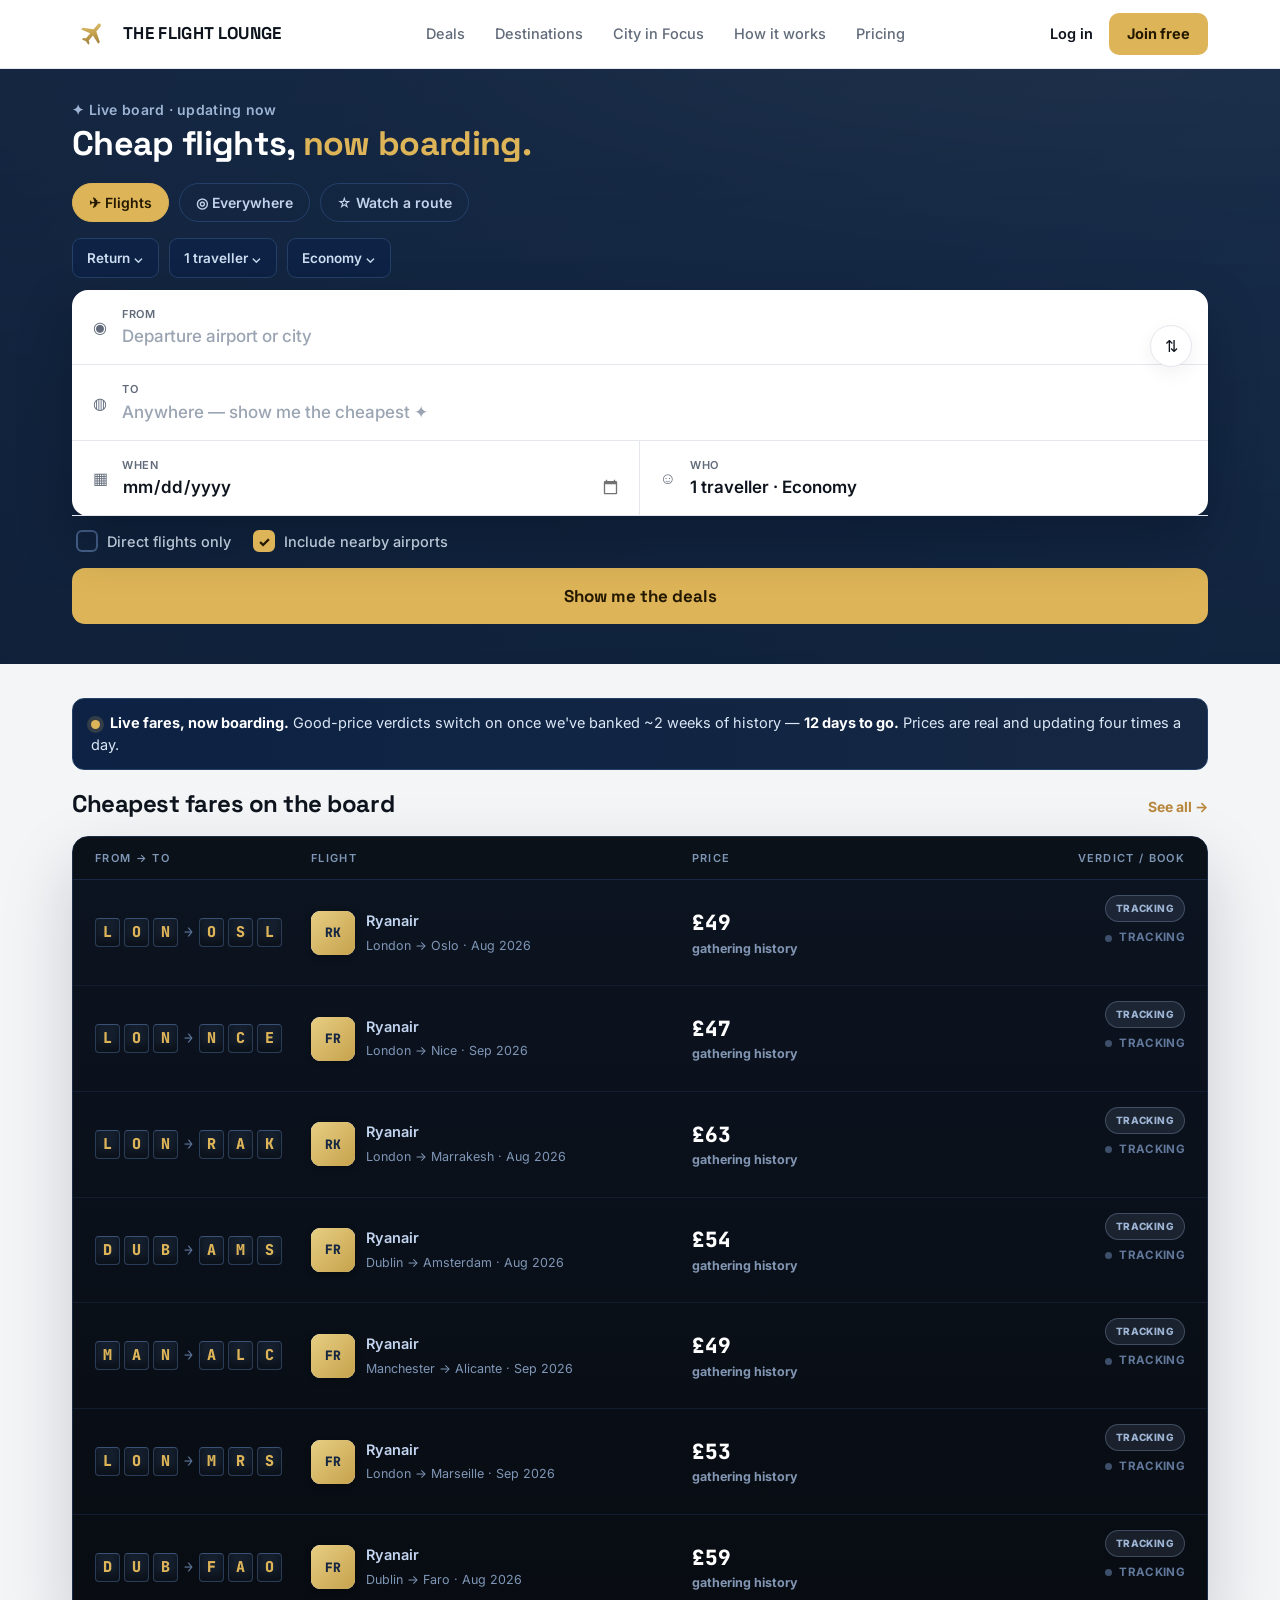
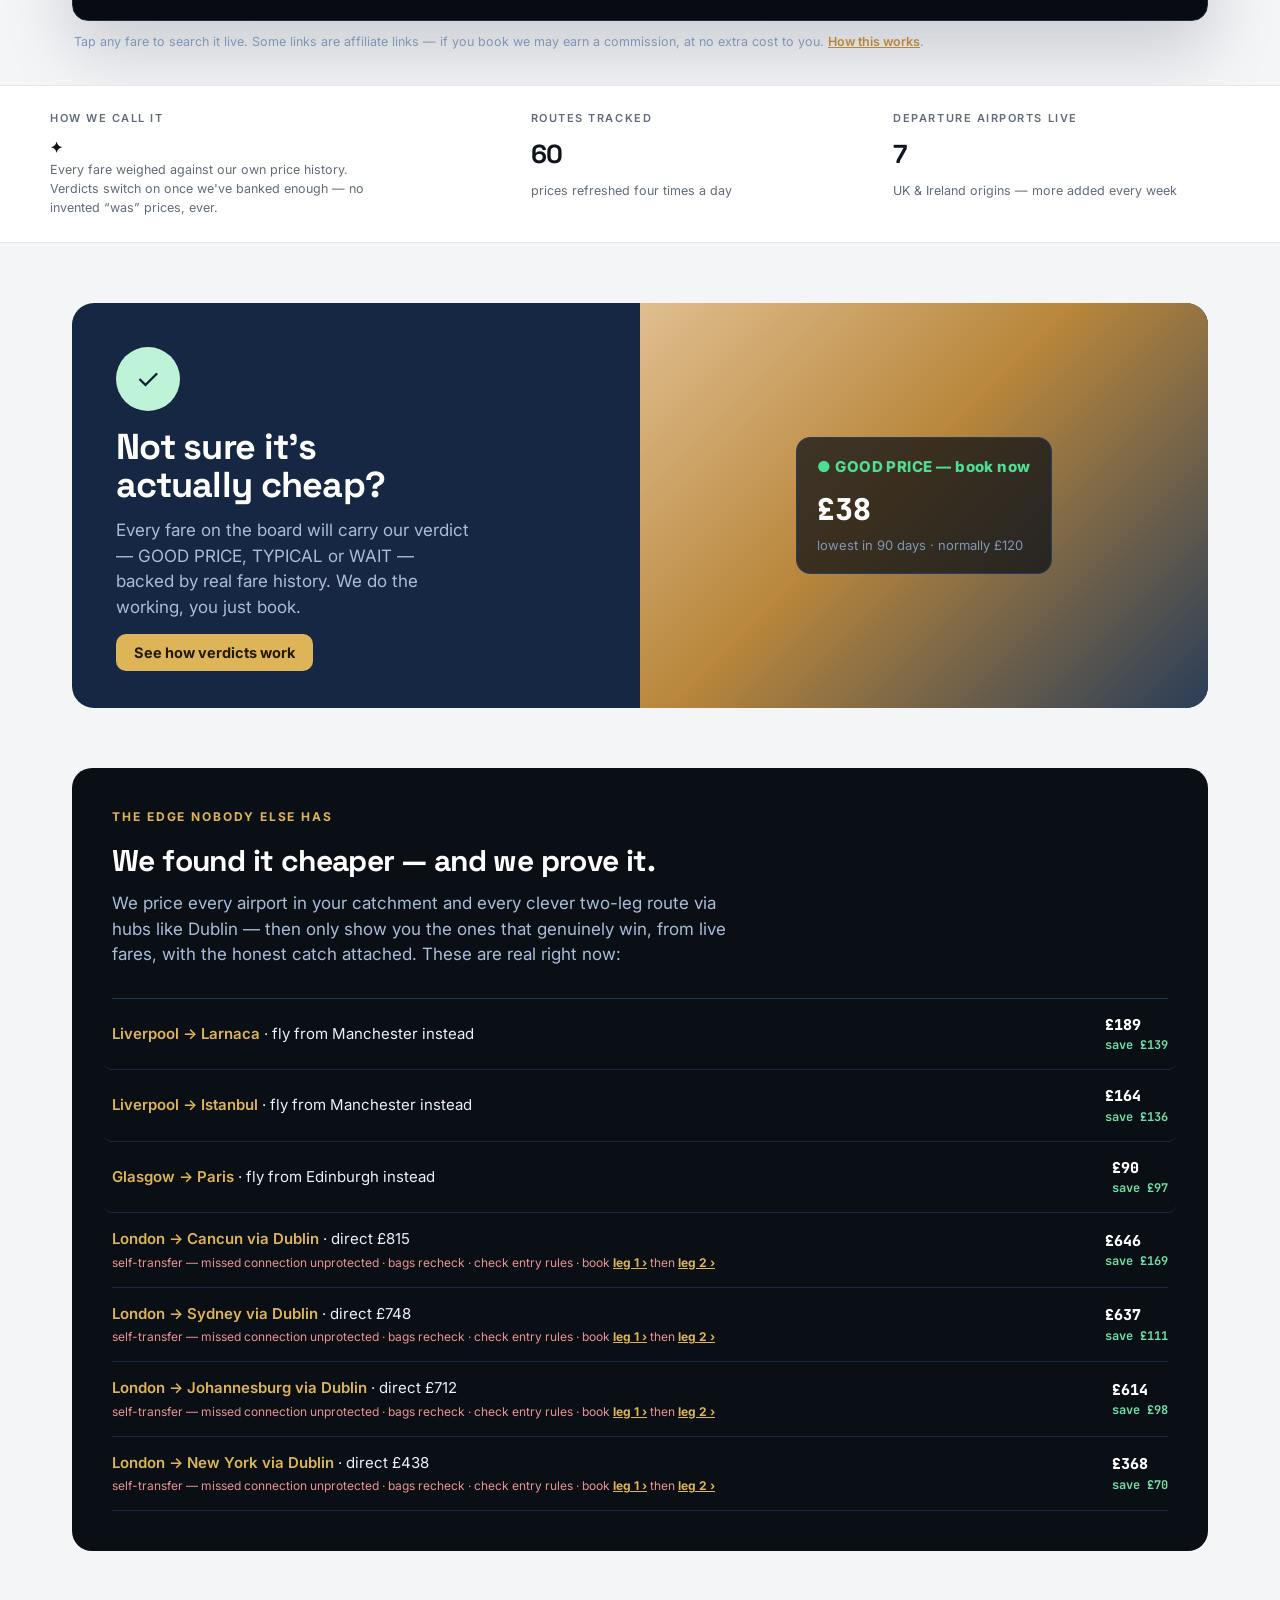
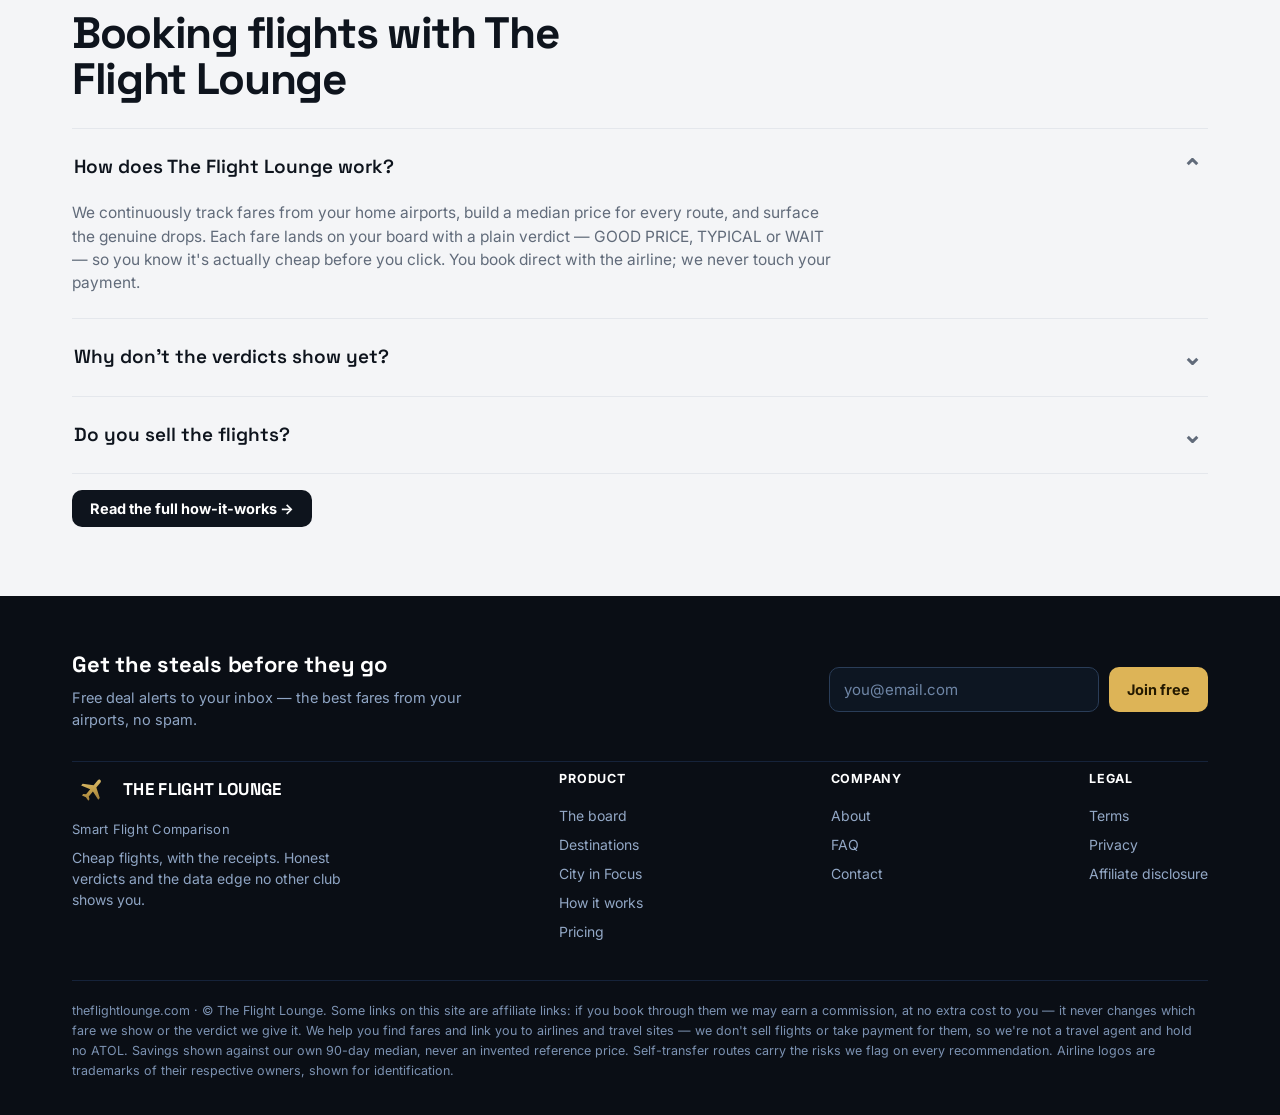
==== commit 3989a4eb: "live fares 2026-07-22T10:02" ====
--- a/index.html
+++ b/index.html
@@ -58,13 +58,8 @@
 <section id="edge" style="padding-top:0">
   <div class="wrap"><div class="edge">
     <div class="kicker">The edge nobody else has</div><h3>We found it cheaper — and we prove it.</h3>
-    <p class="sub">Our engine prices every airport in your catchment and every clever two-leg route, then only tells you when it genuinely wins — with the honest catch attached.</p>
-    <div class="edge-rows">
-      <div class="er"><span><span class="lead2">Catchment</span> · you searched Liverpool → Venice</span><span class="amt">£153</span></div>
-      <div class="er"><span><span class="lead2">→ £89 from Manchester</span>, 58 minutes away</span><span class="amt">£89 <small>save £64</small></span></div>
-      <div class="er"><span><span class="lead2">Reposition</span> · Manchester → New York, direct</span><span class="amt">£346</span></div>
-      <div class="er"><span><span class="lead2">→ MAN→Dublin £31 + Dublin→JFK £198</span><span class="flag">self-transfer: missed connection unprotected · bags recheck · check ESTA</span></span><span class="amt">£229 <small>save £117</small></span></div>
-    </div>
+    <p class="sub">We price every airport in your catchment and every clever two-leg route via hubs like Dublin — then only show you the ones that genuinely win, from live fares, with the honest catch attached. These are real right now:</p>
+    <div class="edge-rows" id="edgeRows"><div class="er"><span>Loading the cheapest routes we've found…</span></div></div>
   </div></div>
 </section>
 
@@ -90,6 +85,7 @@
   }
   paint();
   loadLiveDeals().then(function(meta){ if(meta){ liveBanner(meta); paint(); } });
+  loadRoutes().then(function(r){ renderRoutes(r, document.getElementById("edgeRows")); });
 
   var fromEl=document.getElementById("from"), toEl=document.getElementById("to");
   attachAC(fromEl, document.getElementById("acFrom"));
--- a/assets/tfl.css
+++ b/assets/tfl.css
@@ -296,3 +296,9 @@
 .article p{color:#39424f;font-size:16.5px;margin:0 0 16px}
 .article .callout{background:#faf6ec;border:1px solid #eadfc4;border-radius:14px;padding:18px 20px;margin:20px 0}
 .article .callout a{color:var(--amber-d);font-weight:700}
+
+/* routing "cheaper way" rows */
+.er-link{cursor:pointer;text-decoration:none;color:inherit;transition:background .12s;border-radius:8px;margin:0 -8px;padding-left:8px;padding-right:8px}
+.er-link:hover{background:rgba(221,180,87,.08)}
+.er .flag a{color:var(--amber);font-weight:700;text-decoration:underline}
+.er .flag a:hover{color:#f0c064}
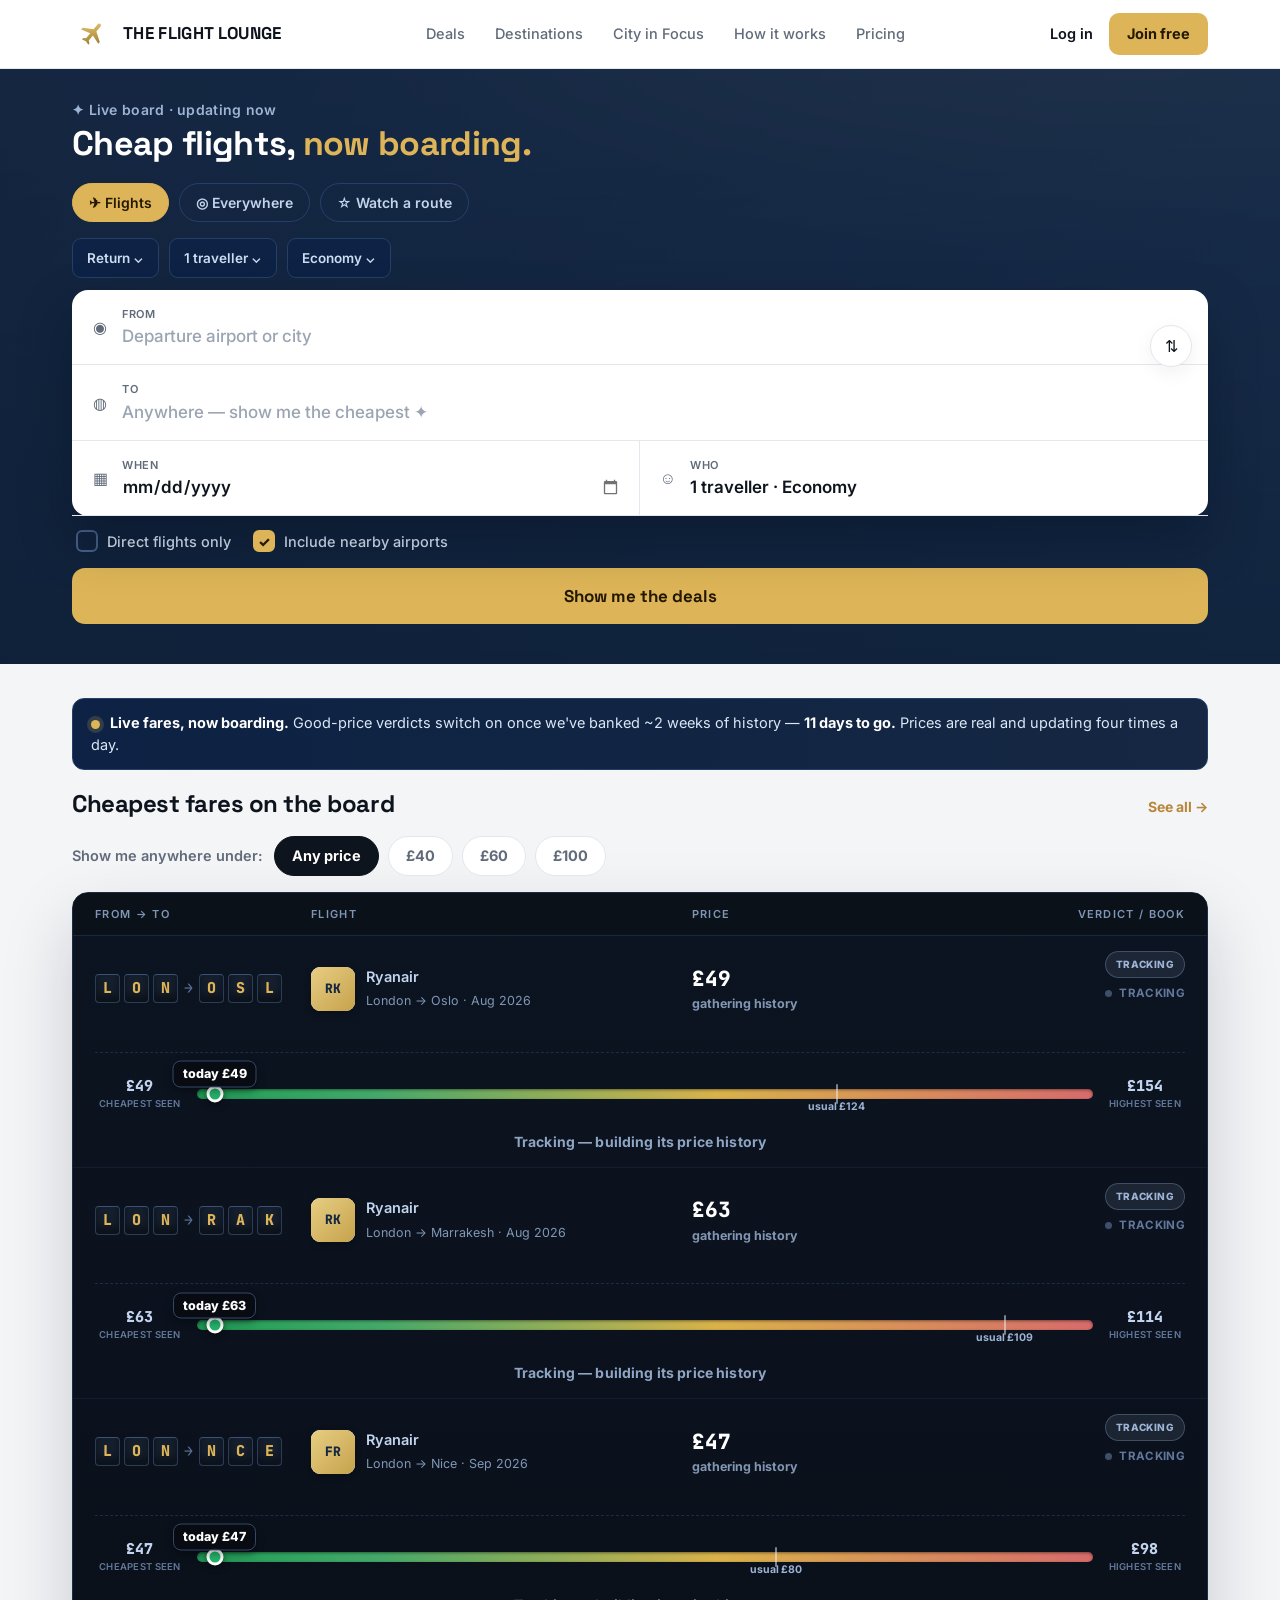
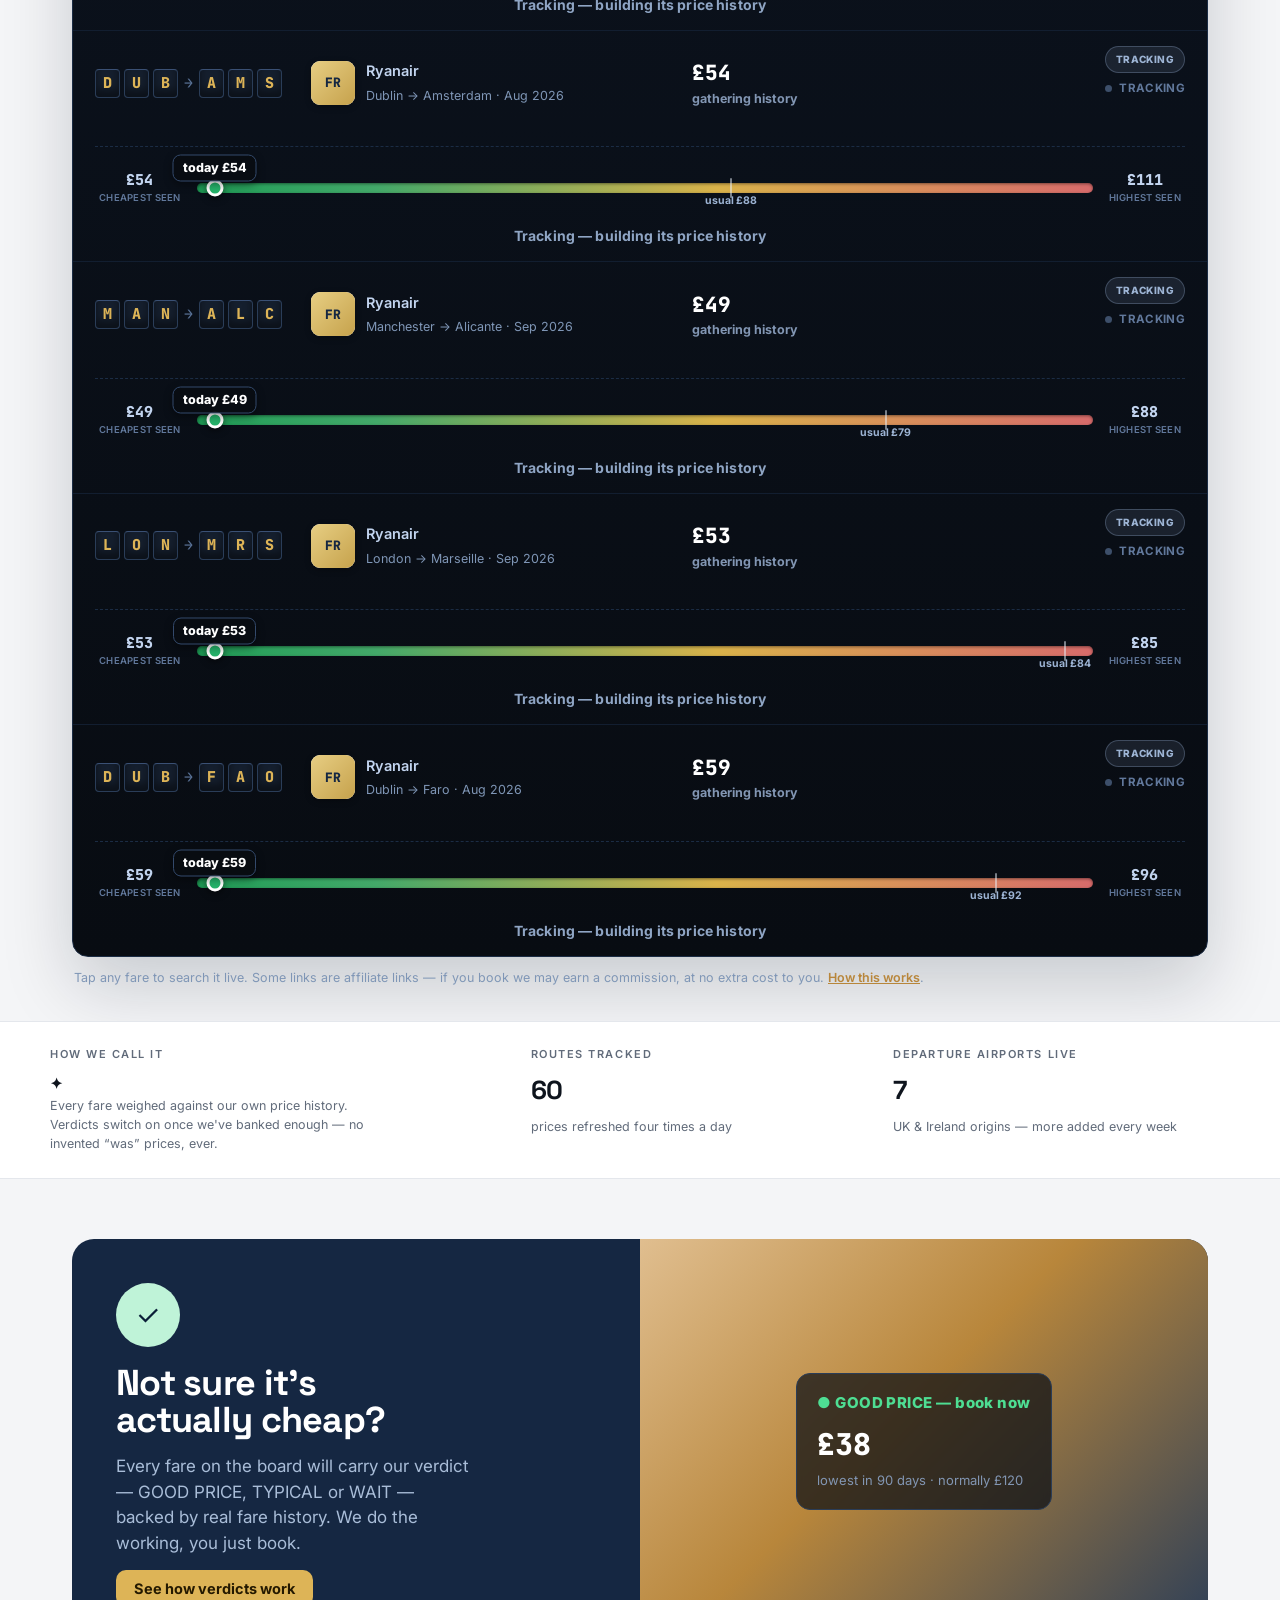
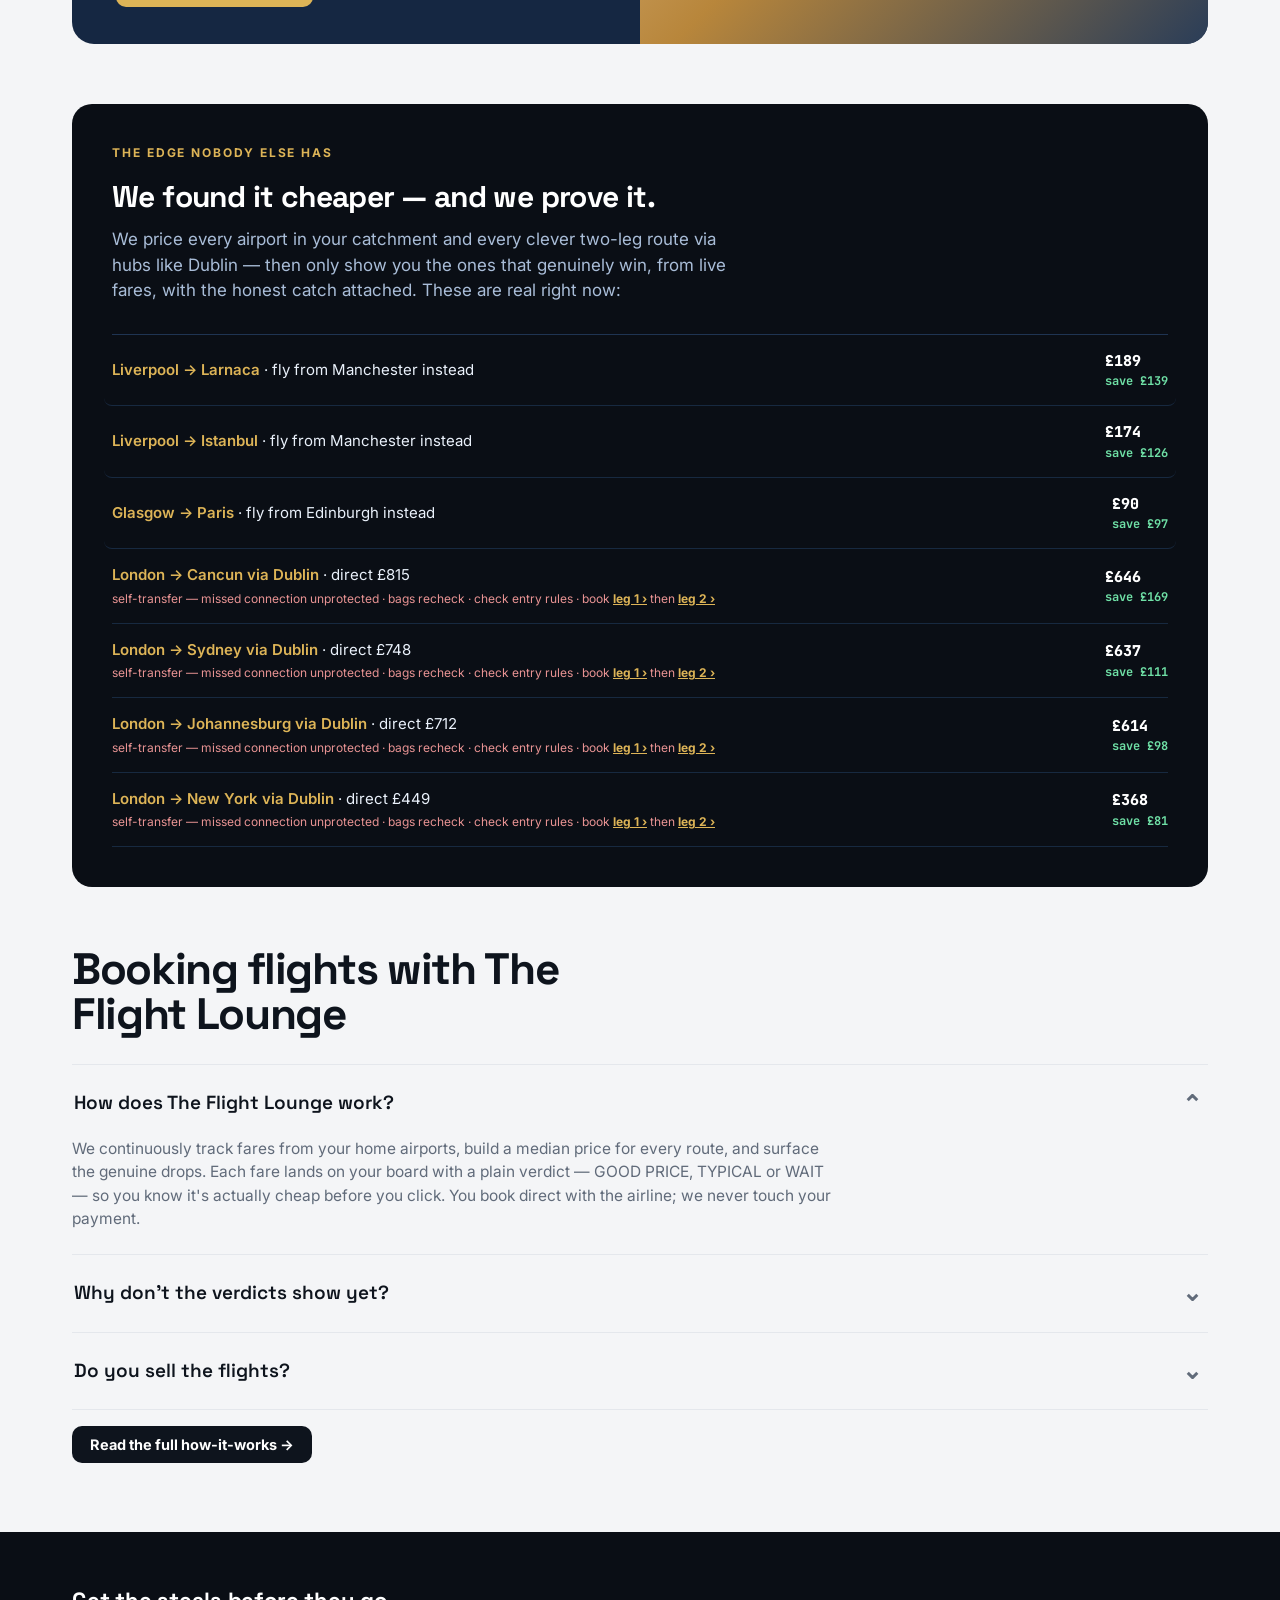
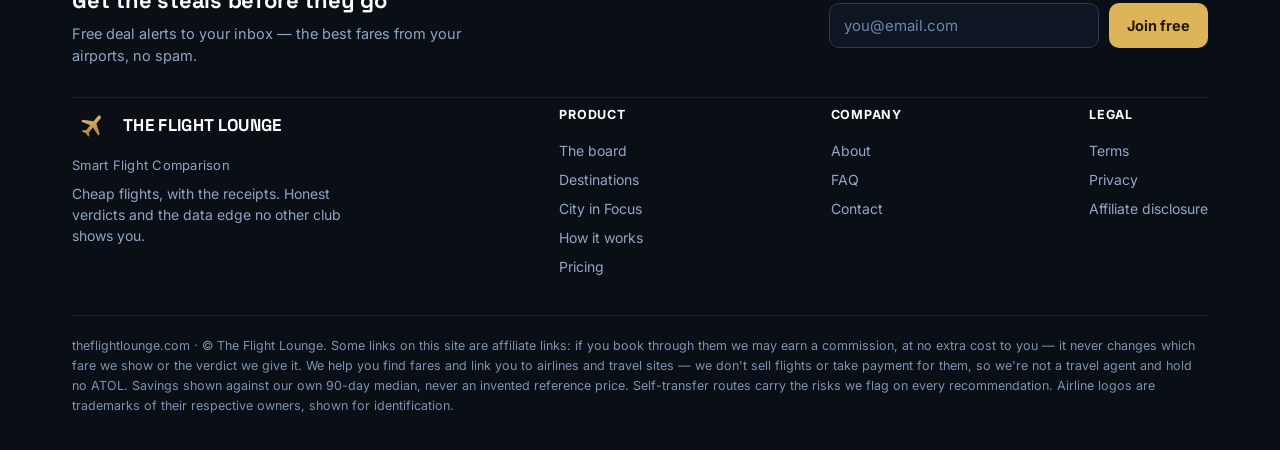
==== commit e4350068: "live fares 2026-07-22T11:55" ====
--- a/index.html
+++ b/index.html
@@ -35,6 +35,7 @@
 <div class="boardsec" id="board"><div class="wrap">
   <div id="livebanner"></div>
   <div class="bhd"><h2 class="disp" id="boardTitle">Cheapest fares on the board</h2><a href="deals.html" class="see">See all →</a></div>
+  <div class="budget" id="budget"><span class="blbl">Show me anywhere under:</span><span class="bchip on" data-b="0">Any price</span><span class="bchip" data-b="40">£40</span><span class="bchip" data-b="60">£60</span><span class="bchip" data-b="100">£100</span></div>
   <div class="board" id="boardEl"></div>
   <p class="afx">Tap any fare to search it live. Some links are affiliate links — if you book we may earn a commission, at no extra cost to you. <a href="affiliate-disclosure.html">How this works</a>.</p>
 </div></div>
@@ -76,13 +77,25 @@
 <script src="assets/tfl.js"></script>
 <script>
   renderChrome("index.html");
+  var budgetMax=0;
   function paint(){
-    var top = DEALS.slice().sort(function(a,b){return pctOff(b)-pctOff(a)}).slice(0,7);
-    renderBoard(top, document.getElementById("boardEl"));
+    var list = DEALS.slice();
+    if(budgetMax>0) list = list.filter(function(d){return d.price<=budgetMax;});
+    var top = list.sort(function(a,b){return budgetMax>0 ? (a.price-b.price) : (pctOff(b)-pctOff(a));})
+                  .slice(0, budgetMax>0?12:7);
+    var el=document.getElementById("boardEl");
+    if(!top.length){ el.innerHTML='<div class="board-empty">No fares under £'+budgetMax+' on the board right now — try a higher budget.</div>'; }
+    else renderBoard(top, el);
     document.getElementById("statRoutes").textContent = DEALS.length;
     var origins={}; DEALS.forEach(function(d){origins[d.f]=1;});
     document.getElementById("statOrigins").textContent = Object.keys(origins).length;
+    document.getElementById("boardTitle").textContent = budgetMax>0 ? ("Anywhere under £"+budgetMax) : "Cheapest fares on the board";
   }
+  document.getElementById("budget").onclick=function(e){
+    var c=e.target.closest(".bchip"); if(!c) return;
+    this.querySelectorAll(".bchip").forEach(function(x){x.classList.remove("on");});
+    c.classList.add("on"); budgetMax=+c.dataset.b; paint();
+  };
   paint();
   loadLiveDeals().then(function(meta){ if(meta){ liveBanner(meta); paint(); } });
   loadRoutes().then(function(r){ renderRoutes(r, document.getElementById("edgeRows")); });
@@ -117,7 +130,15 @@
     var res=searchDeals(from,to,nearby);
     if(direct) res=res.filter(function(d){return d.dir});
     document.getElementById("boardTitle").textContent=(to==="ANY")?("Cheapest from "+(CITY[from]||from)):((CITY[from]||from)+" → "+(CITY[to]||to));
-    renderBoard(res, document.getElementById("boardEl"));
+    var boardEl=document.getElementById("boardEl");
+    if(!res.length){
+      var live=bookingUrl({f:from, t:(to==="ANY"?"":to)});
+      var dest=(to==="ANY")?"anywhere":(CITY[to]||to);
+      boardEl.innerHTML='<div class="board-empty">We\'re not tracking '+(CITY[from]||from)+' → '+dest+' on the board yet — our honest verdict needs banked price history first. You can still search it live right now:'
+        +'<div style="margin-top:14px"><a class="btn" href="'+live+'" target="_blank" rel="sponsored noopener nofollow">Search '+(CITY[from]||from)+' → '+dest+' live →</a></div></div>';
+    } else {
+      renderBoard(res, boardEl);
+    }
     document.getElementById("board").scrollIntoView({behavior:"smooth"});
   }
   document.getElementById("searchBtn").onclick=runSearch;
--- a/assets/tfl.css
+++ b/assets/tfl.css
@@ -302,3 +302,43 @@
 .er-link:hover{background:rgba(221,180,87,.08)}
 .er .flag a{color:var(--amber);font-weight:700;text-decoration:underline}
 .er .flag a:hover{color:#f0c064}
+
+/* ============ v1.2: price-history band, buy/hold call, error fare ============ */
+.pband{grid-column:1/-1;margin-top:10px;border-top:1px dashed #1b2c44}
+.pband.flat{color:#8fa5c4;font-size:13px;padding-top:12px}
+.pband.flat b{color:#fff;font-family:'JetBrains Mono',monospace}
+.pband-row{display:flex;align-items:center;gap:16px;padding:26px 4px 22px}
+.pband-cap{flex:0 0 auto;font-family:'JetBrains Mono',monospace;font-weight:800;font-size:15px;color:#c2d4ef;display:flex;flex-direction:column;line-height:1.05;text-align:center;min-width:52px}
+.pband-cap small{font-family:'Inter',sans-serif;font-weight:600;font-size:9.5px;letter-spacing:.03em;text-transform:uppercase;color:#61789b;margin-top:4px}
+.pband-track{position:relative;flex:1;height:10px;border-radius:6px;
+  background:linear-gradient(90deg,#1f9d57 0%,#43a869 20%,#d9b24a 58%,#d76b6b 100%);
+  box-shadow:inset 0 1px 3px rgba(0,0,0,.45)}
+.pband-usual{position:absolute;top:50%;transform:translate(-50%,-50%)}
+.pband-usual i{display:block;width:2px;height:20px;background:#eaf1fb;opacity:.5;margin:0 auto;border-radius:2px}
+.pband-usual em{position:absolute;top:15px;left:50%;transform:translateX(-50%);white-space:nowrap;font-style:normal;font-size:10.5px;font-weight:700;color:#9db4d4}
+.pband-now{position:absolute;top:50%;transform:translate(-50%,-50%);z-index:2}
+.pband-now i{display:block;width:17px;height:17px;border-radius:50%;border:3px solid #fff;box-shadow:0 2px 7px rgba(0,0,0,.55);margin:0 auto}
+.pband-now.zg i{background:#25B36B}.pband-now.za i{background:#E6A93B}.pband-now.zr i{background:#E1585F}
+.pband-now em{position:absolute;bottom:15px;left:50%;transform:translateX(-50%);white-space:nowrap;font-style:normal;font-size:12.5px;font-weight:800;color:#fff;background:rgba(8,12,18,.92);border:1px solid #33496b;padding:3px 9px;border-radius:8px;box-shadow:0 3px 8px rgba(0,0,0,.4)}
+.pband-call{font-size:14px;font-weight:800;letter-spacing:.01em;text-align:center}
+.pband-call.cg{color:#4ede93}.pband-call.ca{color:#f0c064}.pband-call.cr{color:#f0908f}.pband-call.ct{color:#8fa5c4;font-weight:700}
+.vd.err{background:rgba(225,88,95,.2);color:#ff9a9a;border:1px solid rgba(225,88,95,.55);animation:pulse 1.15s infinite}
+@media(max-width:760px){
+  .pband-row{padding:24px 0 20px;gap:10px}
+  .pband-cap{font-size:13px;min-width:44px}
+}
+/* price band on destination cards (light surface) */
+.dcard .pband{border-top:1px solid var(--line);margin-top:0;padding:0 14px}
+.dcard .pband-cap{color:var(--ink)}
+.dcard .pband-cap small{color:var(--muted)}
+.dcard .pband-now em{background:#fff;color:var(--ink);border-color:var(--line)}
+.dcard .pband-usual em{color:var(--muted)}
+.dcard .pband-call.ct{color:var(--muted)}
+.dcard .pband-call.cg{color:var(--green-d)}
+
+/* budget explorer chips */
+.budget{display:flex;align-items:center;gap:9px;flex-wrap:wrap;margin:0 0 16px}
+.budget .blbl{font-size:14.5px;font-weight:600;color:var(--muted);margin-right:2px}
+.bchip{background:#fff;border:1px solid var(--line);border-radius:22px;padding:8px 17px;font-size:14.5px;font-weight:700;color:var(--muted);cursor:pointer;transition:.12s}
+.bchip:hover{color:var(--ink);border-color:var(--amber)}
+.bchip.on{background:var(--ink);color:#fff;border-color:var(--ink)}
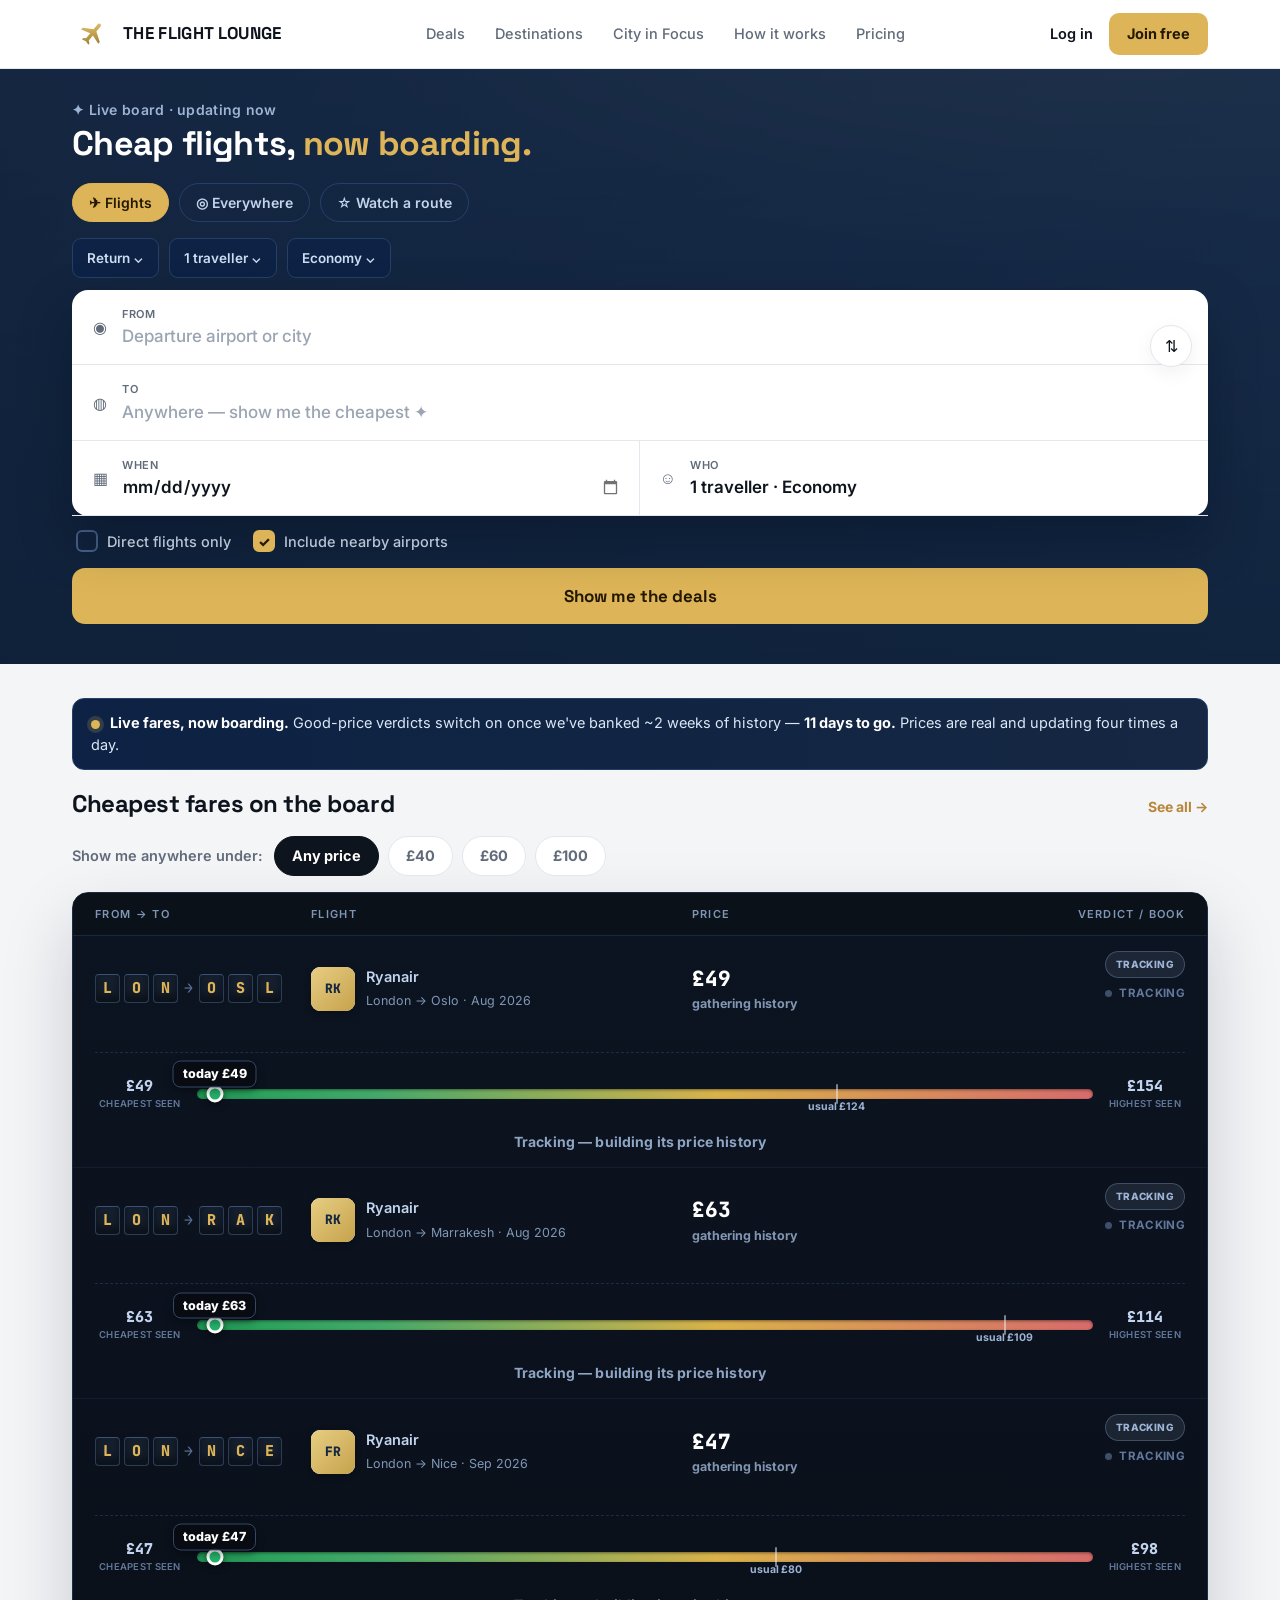
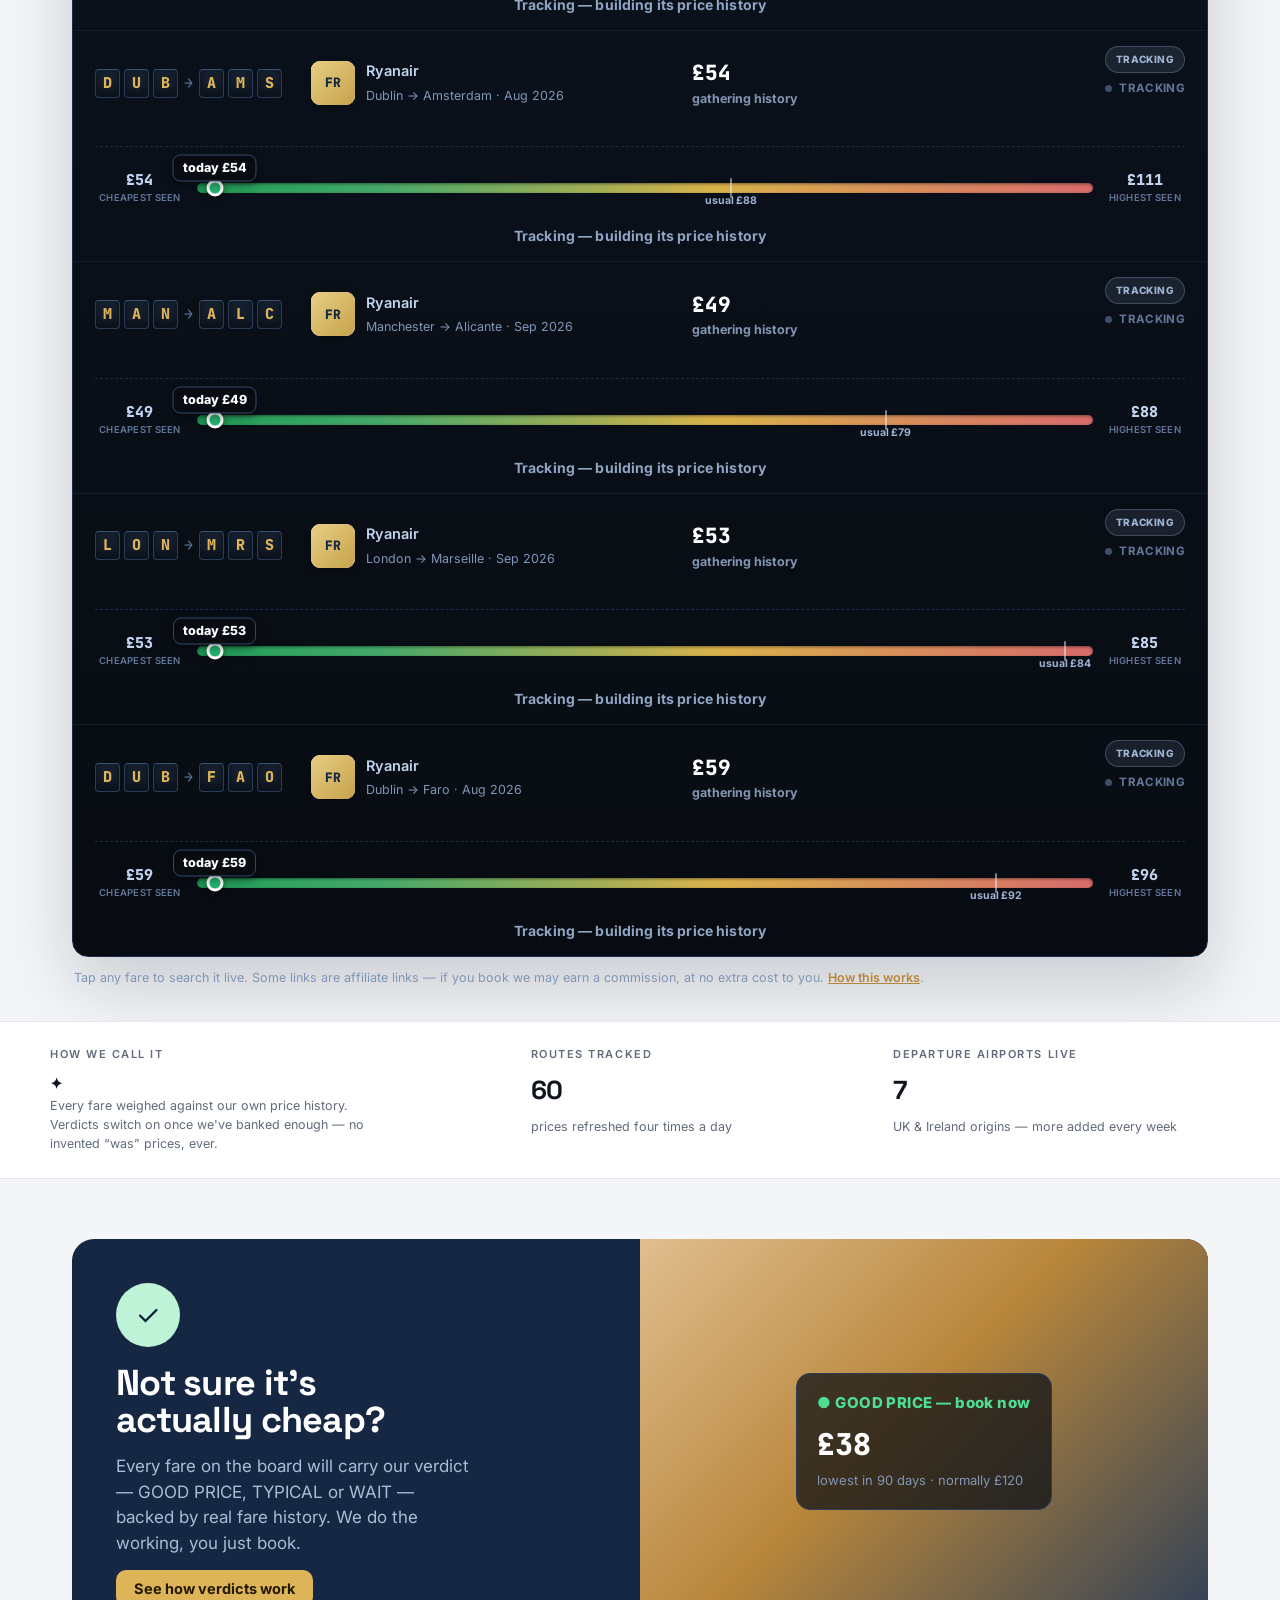
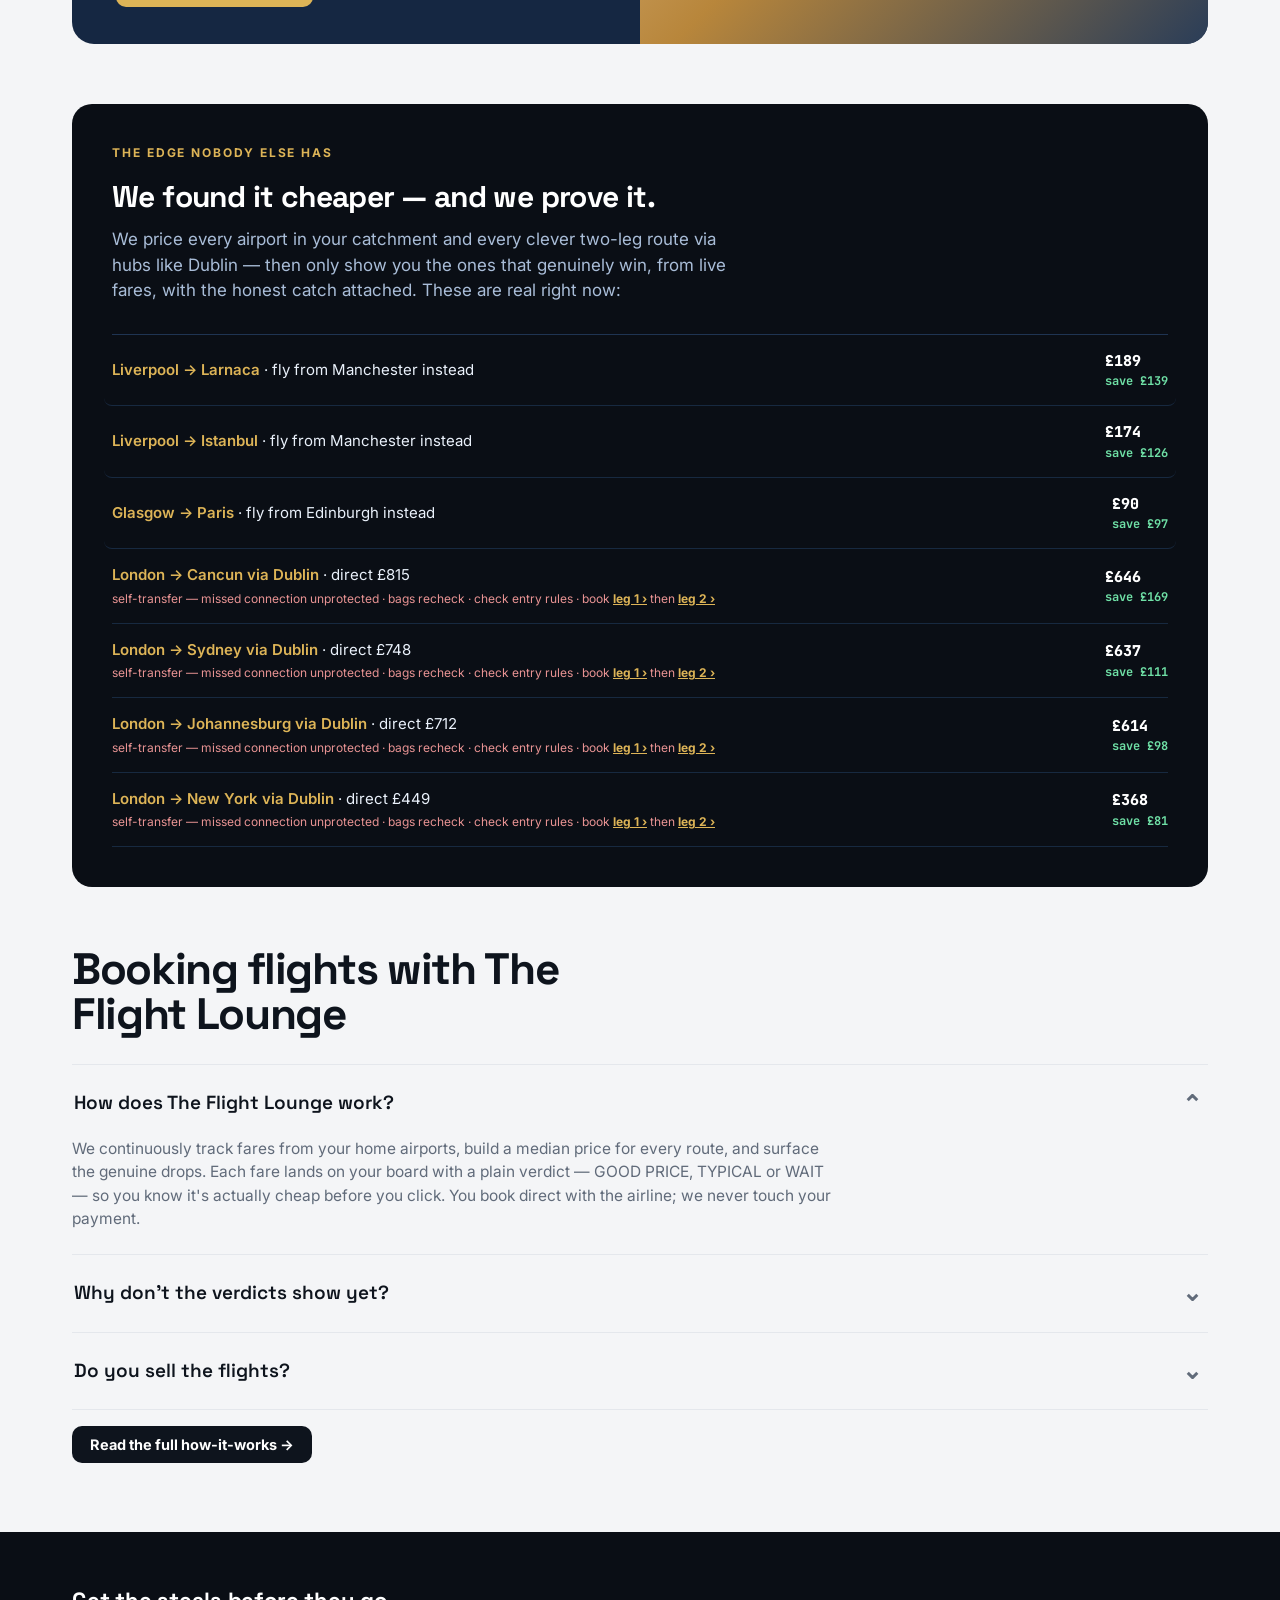
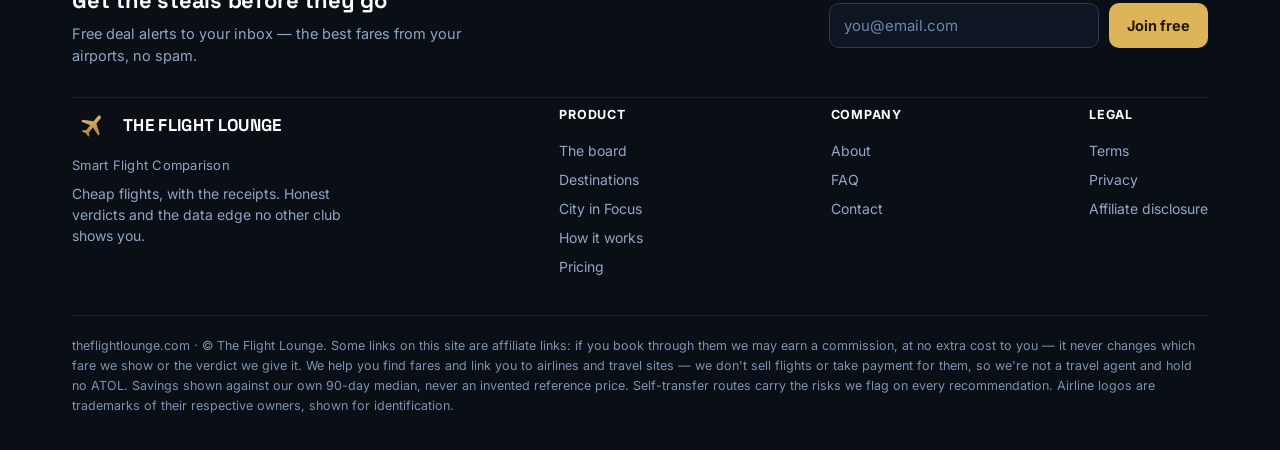
==== commit a9eba8fa: "live fares 2026-07-22T12:12" ====
--- a/index.html
+++ b/index.html
@@ -134,8 +134,19 @@
     if(!res.length){
       var live=bookingUrl({f:from, t:(to==="ANY"?"":to)});
       var dest=(to==="ANY")?"anywhere":(CITY[to]||to);
-      boardEl.innerHTML='<div class="board-empty">We\'re not tracking '+(CITY[from]||from)+' → '+dest+' on the board yet — our honest verdict needs banked price history first. You can still search it live right now:'
-        +'<div style="margin-top:14px"><a class="btn" href="'+live+'" target="_blank" rel="sponsored noopener nofollow">Search '+(CITY[from]||from)+' → '+dest+' live →</a></div></div>';
+      var fromN=(CITY[from]||from);
+      boardEl.innerHTML =
+        '<div class="livecard">'
+        +'<div class="lc-hd"><span class="lc-plane">✈</span> Live fares · <b>'+fromN+' → '+dest+'</b></div>'
+        +'<p class="lc-sub">We hand-track honest price verdicts on our core routes — and for everything else we search the whole market live. Here are real fares for this one right now:</p>'
+        +'<div class="lc-cta">'
+        +'<a class="btn lc-big" href="'+live+'" target="_blank" rel="sponsored noopener nofollow">See live flights →</a>'
+        +'<a class="btn ink lc-big" href="pricing.html">Track this route free — we’ll alert you when it drops</a>'
+        +'</div>'
+        +'<p class="lc-fine">Some links are affiliate links — if you book we may earn a commission, at no extra cost to you.</p>'
+        +'</div>';
+      // make it feel like a real search — open the live results straight away
+      try{ window.open(live, "_blank", "noopener"); }catch(e){}
     } else {
       renderBoard(res, boardEl);
     }
--- a/assets/tfl.css
+++ b/assets/tfl.css
@@ -342,3 +342,15 @@
 .bchip{background:#fff;border:1px solid var(--line);border-radius:22px;padding:8px 17px;font-size:14.5px;font-weight:700;color:var(--muted);cursor:pointer;transition:.12s}
 .bchip:hover{color:var(--ink);border-color:var(--amber)}
 .bchip.on{background:var(--ink);color:#fff;border-color:var(--ink)}
+
+/* live-search card (untracked route → confident live handoff, not a dead end) */
+.livecard{padding:36px 28px;text-align:center}
+.lc-hd{font-family:'Space Grotesk',sans-serif;font-size:22px;font-weight:700;color:#fff;margin-bottom:10px}
+.lc-hd .lc-plane{color:var(--amber)}
+.lc-hd b{color:var(--amber)}
+.lc-sub{color:#9db4d4;font-size:15px;max-width:540px;margin:0 auto 22px;line-height:1.6}
+.lc-cta{display:flex;gap:12px;justify-content:center;flex-wrap:wrap}
+.livecard .lc-big{padding:14px 22px;font-size:15px}
+.livecard .btn.ink{background:transparent;border:1.5px solid #2a3d58;color:#cdddf1}
+.livecard .btn.ink:hover{border-color:var(--amber);color:#fff;transform:translateY(-1px)}
+.lc-fine{color:#61789b;font-size:12px;margin:18px 0 0}
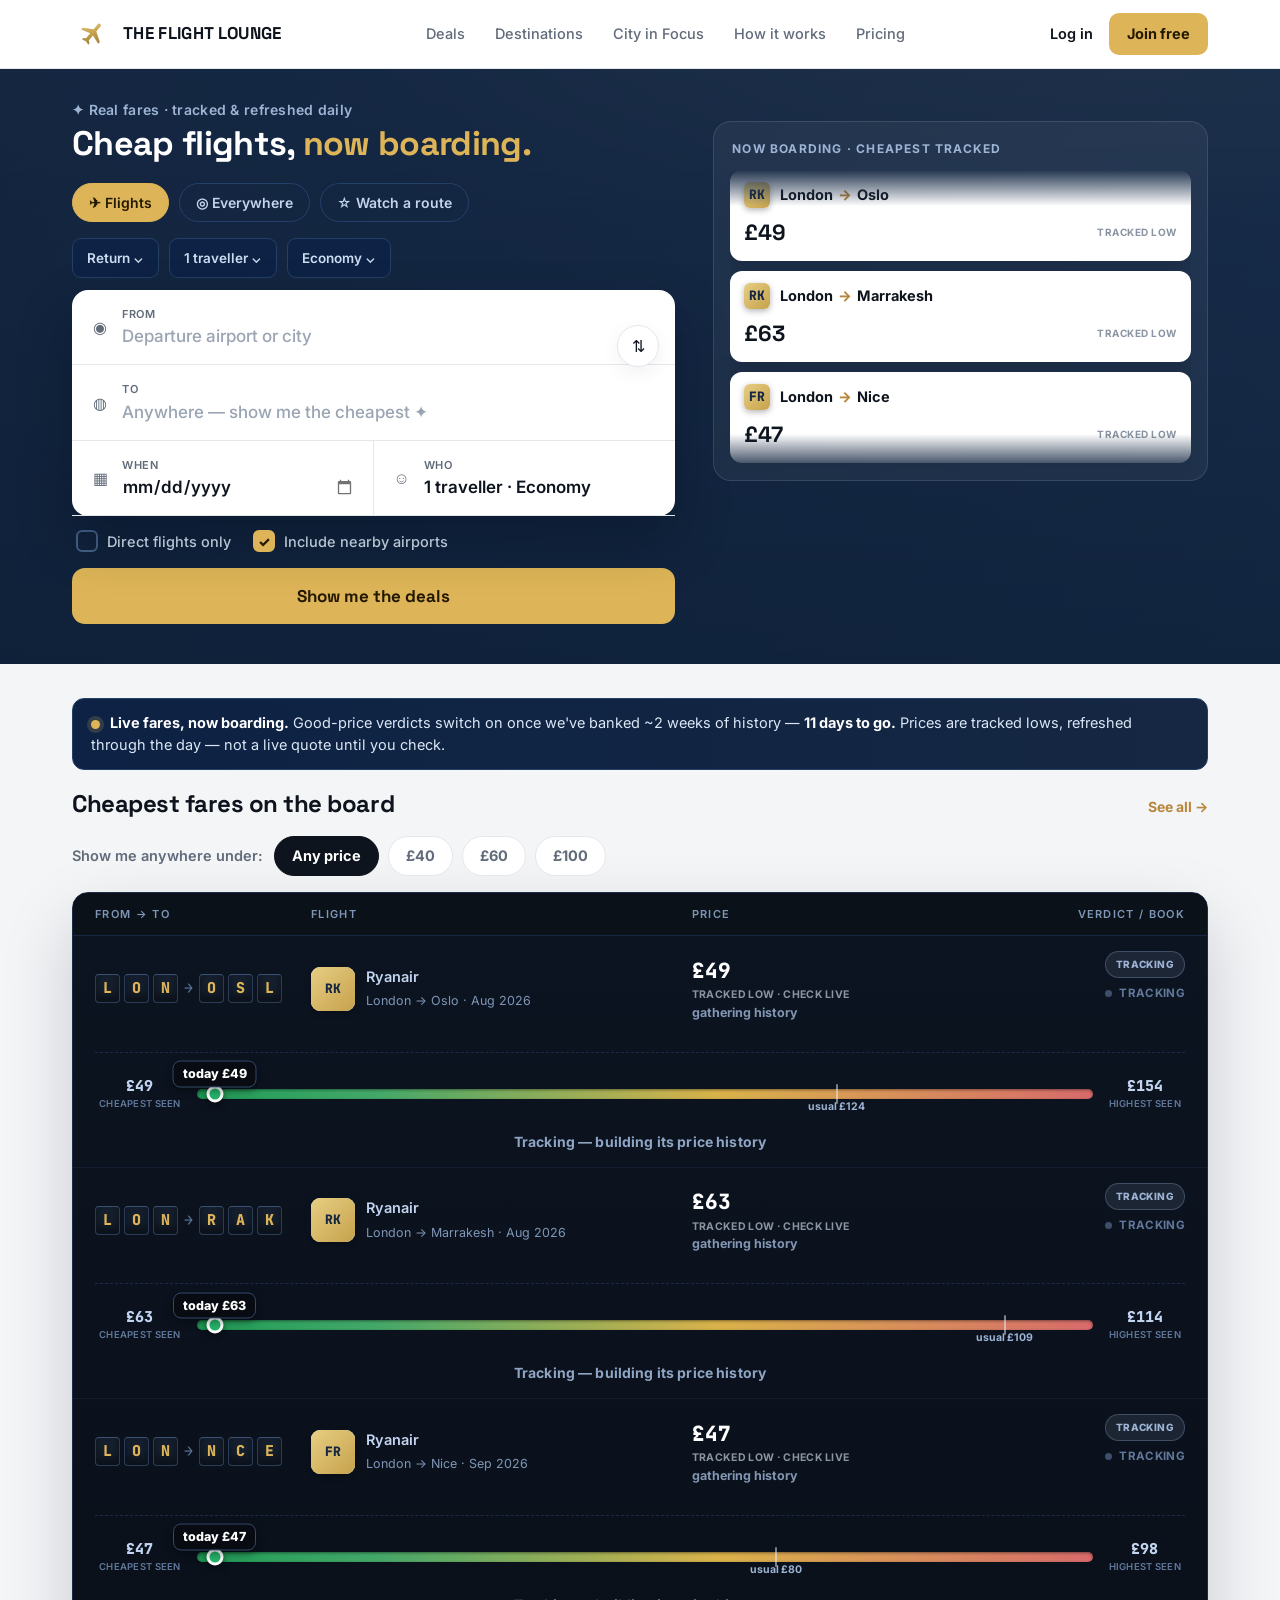
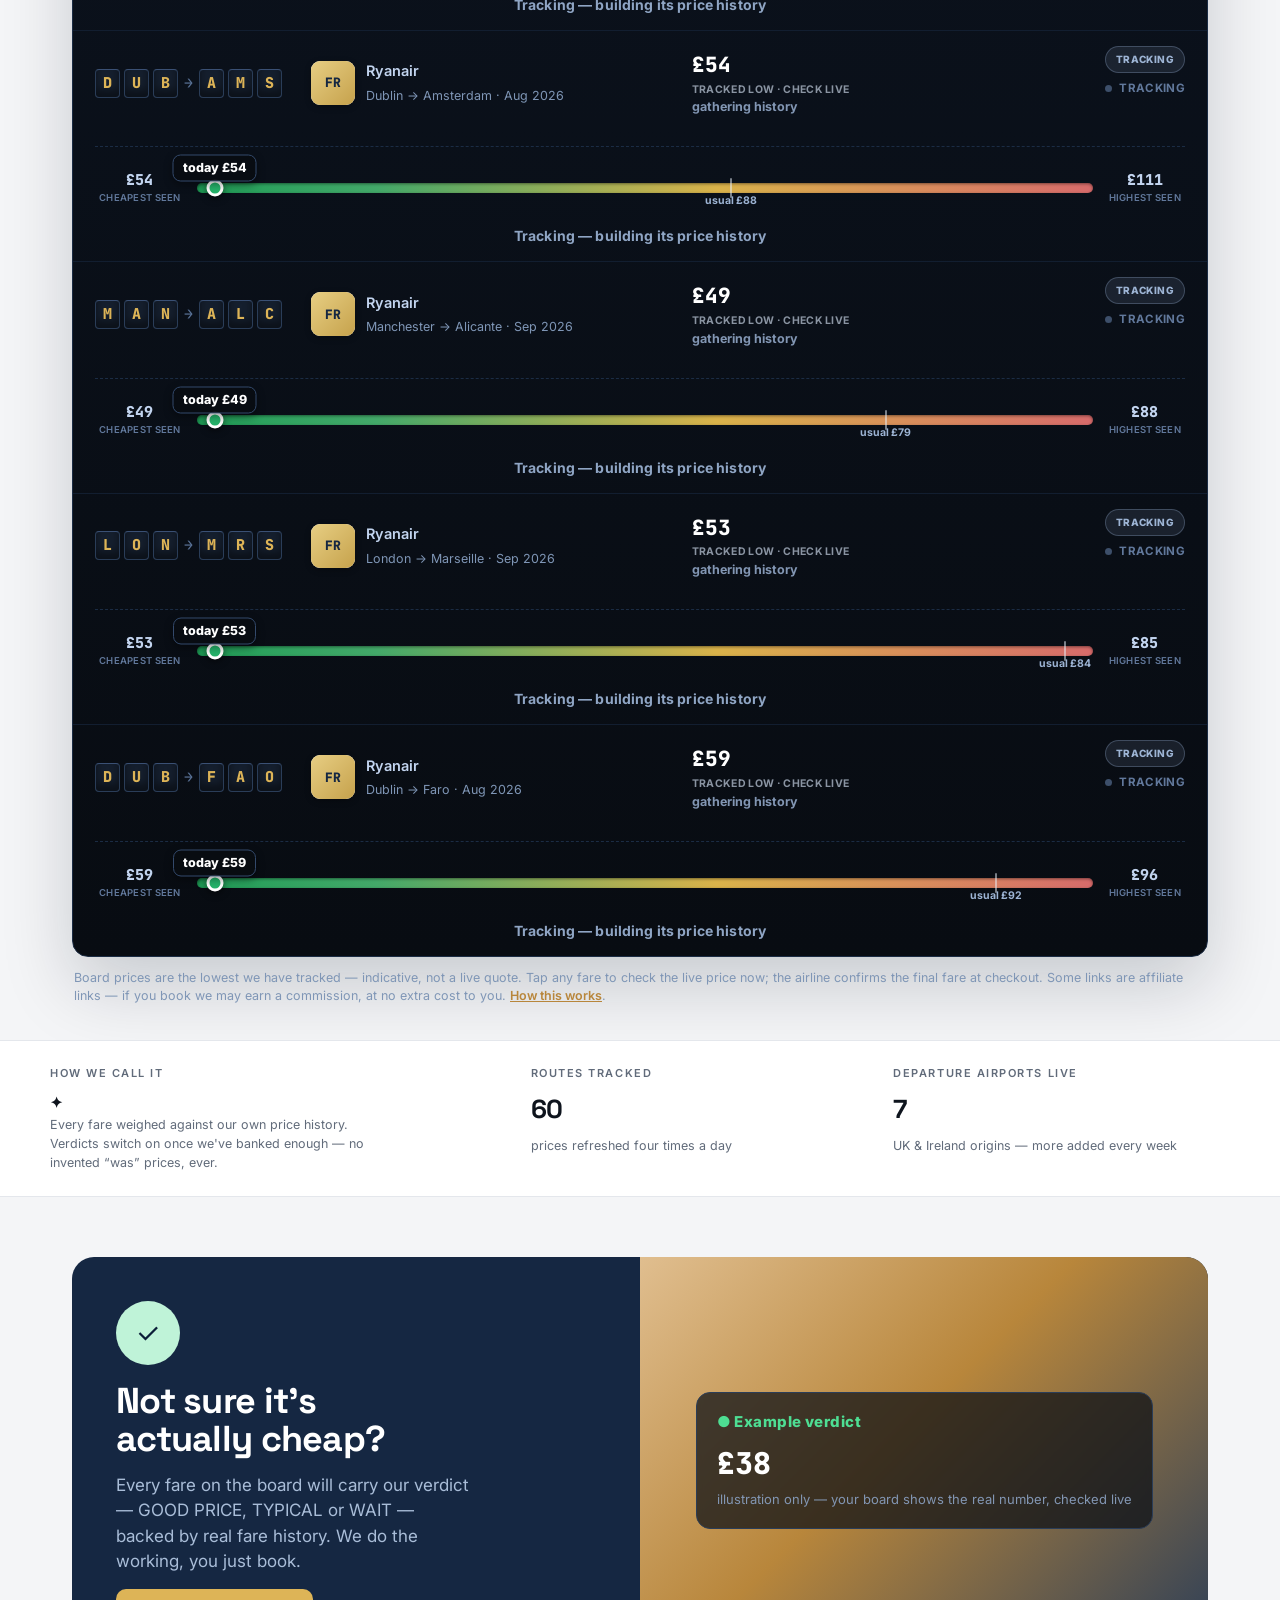
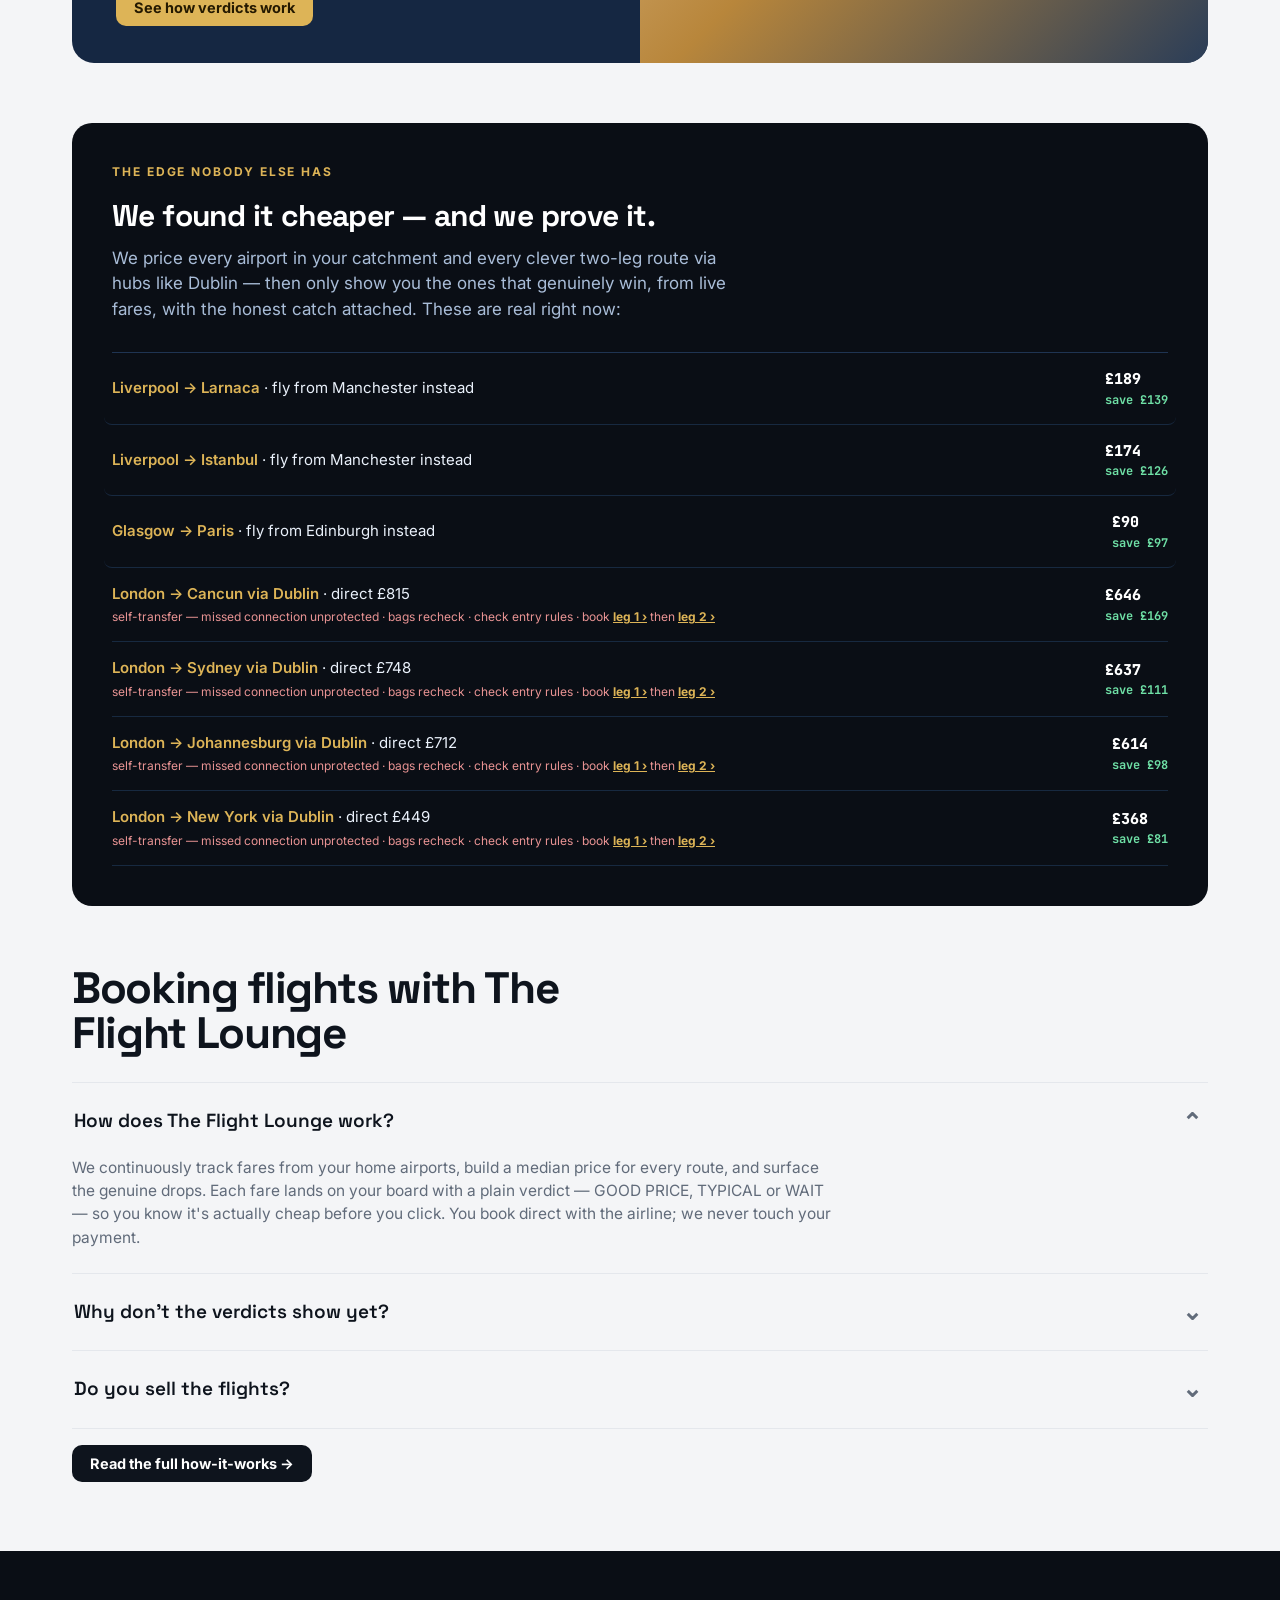
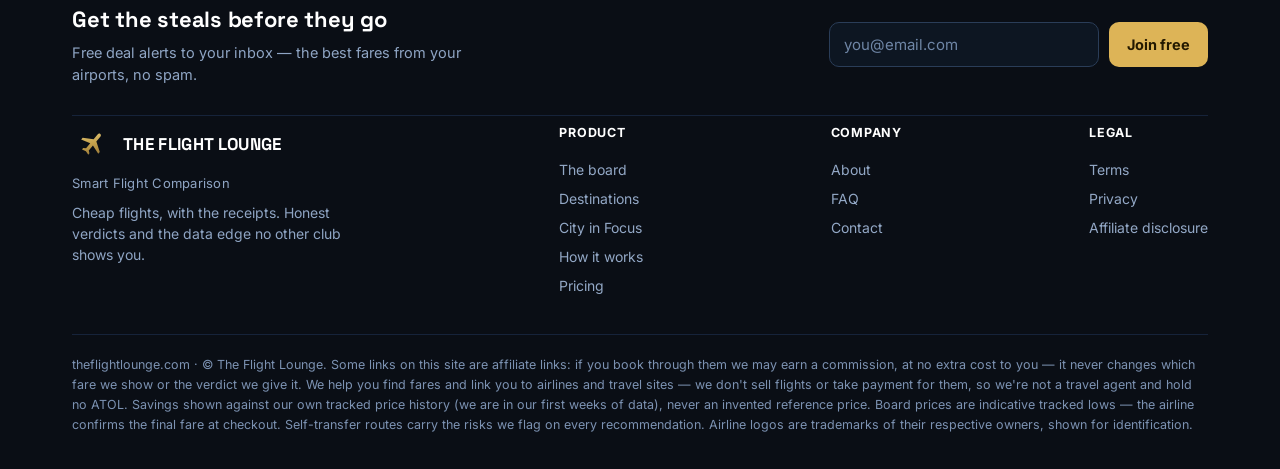
==== commit 1e91bf3a: "TFL honesty + UX: pause live Stripe -> free founding waitlist; relabel board prices as indicative tr" ====
--- a/index.html
+++ b/index.html
@@ -1,159 +1,182 @@
-<!doctype html>
-<html lang="en">
-<head>
-<meta charset="utf-8">
-<meta name="viewport" content="width=device-width,initial-scale=1">
-<title>The Flight Lounge — cheap flights, now boarding</title>
-<meta name="description" content="Search fares from your airport and let the board show you genuinely cheap flights — each with an honest good-price verdict.">
-<link rel="preconnect" href="https://fonts.googleapis.com"><link rel="preconnect" href="https://fonts.gstatic.com" crossorigin>
-<link href="https://fonts.googleapis.com/css2?family=Space+Grotesk:wght@400;500;600;700&family=Inter:wght@400;500;600;700;800&family=JetBrains+Mono:wght@500;700;800&display=swap" rel="stylesheet">
-<link rel="stylesheet" href="assets/tfl.css">
-</head>
-<body>
-<div id="hdr"></div>
-
-<section class="hero">
-  <div class="heroimg"></div>
-  <div class="wrap">
-    <p class="lead">✦ Live board · updating now</p>
-    <h1 class="disp">Cheap flights, <span class="am">now boarding.</span></h1>
-    <div class="tabs"><span class="tab on">✈ Flights</span><span class="tab">◎ Everywhere</span><span class="tab">☆ Watch a route</span></div>
-    <div class="chips"><span class="chip">Return ⌄</span><span class="chip" id="chipPax">1 traveller ⌄</span><span class="chip" id="chipCls">Economy ⌄</span></div>
-    <div class="search">
-      <div class="srow"><span class="ic">◉</span><div class="fld" id="fldFrom"><div class="lbl">From</div><input id="from" autocomplete="off" placeholder="Departure airport or city"><button type="button" class="clearx" data-for="from" aria-label="Clear">×</button></div><div class="ac" id="acFrom"></div><span class="swap" id="swap" title="Swap">⇅</span></div>
-      <div class="srow"><span class="ic">◍</span><div class="fld" id="fldTo"><div class="lbl">To</div><input id="to" autocomplete="off" placeholder="Anywhere — show me the cheapest ✦"><button type="button" class="clearx" data-for="to" aria-label="Clear">×</button></div><div class="ac" id="acTo"></div></div>
-      <div class="sgrid2">
-        <div class="srow"><span class="ic">▦</span><div class="fld"><div class="lbl">When</div><input id="when" type="date" aria-label="Departure date"></div></div>
-        <div class="srow"><span class="ic">☺</span><div class="fld"><div class="lbl">Who</div><input id="who" readonly autocomplete="off" value="1 traveller · Economy"></div><div class="pax" id="paxPanel"></div></div>
-      </div>
-    </div>
-    <div class="schecks"><span class="chk" id="chkDirect"><span class="box"></span> Direct flights only</span><span class="chk on" id="chkNearby"><span class="box"></span> Include nearby airports</span></div>
-    <button class="searchbtn" id="searchBtn">Show me the deals</button>
-  </div>
-</section>
-
-<div class="boardsec" id="board"><div class="wrap">
-  <div id="livebanner"></div>
-  <div class="bhd"><h2 class="disp" id="boardTitle">Cheapest fares on the board</h2><a href="deals.html" class="see">See all →</a></div>
-  <div class="budget" id="budget"><span class="blbl">Show me anywhere under:</span><span class="bchip on" data-b="0">Any price</span><span class="bchip" data-b="40">£40</span><span class="bchip" data-b="60">£60</span><span class="bchip" data-b="100">£100</span></div>
-  <div class="board" id="boardEl"></div>
-  <p class="afx">Tap any fare to search it live. Some links are affiliate links — if you book we may earn a commission, at no extra cost to you. <a href="affiliate-disclosure.html">How this works</a>.</p>
-</div></div>
-
-<div class="trust"><div class="wrap trust-in">
-  <div><div class="tl">How we call it</div><div class="odo"><span class="cur" style="font-size:15px">✦</span></div>
-    <div class="ts" style="margin-top:2px;max-width:340px">Every fare weighed against our own price history. Verdicts switch on once we've banked enough — no invented “was” prices, ever.</div></div>
-  <div class="tstat"><div class="tl">Routes tracked</div><b class="disp" id="statRoutes">—</b><div class="ts">prices refreshed four times a day</div></div>
-  <div class="tstat"><div class="tl">Departure airports live</div><b class="disp" id="statOrigins">—</b><div class="ts">UK & Ireland origins — more added every week</div></div>
-</div></div>
-
-<section>
-  <div class="wrap"><div class="feat">
-    <div class="txt"><div class="icon">✓</div><h3>Not sure it's<br>actually cheap?</h3>
-      <p>Every fare on the board will carry our verdict — GOOD PRICE, TYPICAL or WAIT — backed by real fare history. We do the working, you just book.</p>
-      <a href="how-it-works.html" class="btn">See how verdicts work</a></div>
-    <div class="pic"><div class="verdict-demo"><div class="vv">● GOOD PRICE — book now</div><div class="pl">£38</div><div class="pn">lowest in 90 days · normally £120</div></div></div>
-  </div></div>
-</section>
-
-<section id="edge" style="padding-top:0">
-  <div class="wrap"><div class="edge">
-    <div class="kicker">The edge nobody else has</div><h3>We found it cheaper — and we prove it.</h3>
-    <p class="sub">We price every airport in your catchment and every clever two-leg route via hubs like Dublin — then only show you the ones that genuinely win, from live fares, with the honest catch attached. These are real right now:</p>
-    <div class="edge-rows" id="edgeRows"><div class="er"><span>Loading the cheapest routes we've found…</span></div></div>
-  </div></div>
-</section>
-
-<section id="faq" style="padding-top:0">
-  <div class="wrap"><h2 class="faq-h disp">Booking flights with The Flight Lounge</h2>
-    <details open><summary>How does The Flight Lounge work?</summary><p>We continuously track fares from your home airports, build a median price for every route, and surface the genuine drops. Each fare lands on your board with a plain verdict — GOOD PRICE, TYPICAL or WAIT — so you know it's actually cheap before you click. You book direct with the airline; we never touch your payment.</p></details>
-    <details><summary>Why don't the verdicts show yet?</summary><p>Because we refuse to call a price “good” off a thin sample. We're banking fare history now — once a route has enough, its verdict switches on automatically. Until then the prices are real and live; we just won't pretend to judge them yet.</p></details>
-    <details><summary>Do you sell the flights?</summary><p>No — and that's deliberate. We point you to the airline or a trusted booking site and you pay them directly, so there's no markup and no mystery. We're a deal-finding club, not a seller.</p></details>
-    <p style="margin-top:22px"><a href="how-it-works.html" class="btn ink">Read the full how-it-works →</a></p>
-  </div>
-</section>
-
-<div id="ftr"></div>
-<script src="assets/tfl.js"></script>
-<script>
-  renderChrome("index.html");
-  var budgetMax=0;
-  function paint(){
-    var list = DEALS.slice();
-    if(budgetMax>0) list = list.filter(function(d){return d.price<=budgetMax;});
-    var top = list.sort(function(a,b){return budgetMax>0 ? (a.price-b.price) : (pctOff(b)-pctOff(a));})
-                  .slice(0, budgetMax>0?12:7);
-    var el=document.getElementById("boardEl");
-    if(!top.length){ el.innerHTML='<div class="board-empty">No fares under £'+budgetMax+' on the board right now — try a higher budget.</div>'; }
-    else renderBoard(top, el);
-    document.getElementById("statRoutes").textContent = DEALS.length;
-    var origins={}; DEALS.forEach(function(d){origins[d.f]=1;});
-    document.getElementById("statOrigins").textContent = Object.keys(origins).length;
-    document.getElementById("boardTitle").textContent = budgetMax>0 ? ("Anywhere under £"+budgetMax) : "Cheapest fares on the board";
-  }
-  document.getElementById("budget").onclick=function(e){
-    var c=e.target.closest(".bchip"); if(!c) return;
-    this.querySelectorAll(".bchip").forEach(function(x){x.classList.remove("on");});
-    c.classList.add("on"); budgetMax=+c.dataset.b; paint();
-  };
-  paint();
-  loadLiveDeals().then(function(meta){ if(meta){ liveBanner(meta); paint(); } });
-  loadRoutes().then(function(r){ renderRoutes(r, document.getElementById("edgeRows")); });
-
-  var fromEl=document.getElementById("from"), toEl=document.getElementById("to");
-  attachAC(fromEl, document.getElementById("acFrom"));
-  attachAC(toEl, document.getElementById("acTo"));
-
-  // date picker → feeds the affiliate deep-link
-  var whenEl=document.getElementById("when");
-  var today=new Date(); whenEl.min=today.toISOString().slice(0,10);
-  whenEl.onchange=function(){ SEARCH.depart=whenEl.value||""; };
-
-  // Who selector (adults/children/infants + class); keeps the hero chips in sync
-  attachPax(document.getElementById("who"), document.getElementById("paxPanel"), function(){
-    var n=SEARCH.adults+SEARCH.children+SEARCH.infants;
-    document.getElementById("chipPax").textContent=n+(n===1?" traveller ⌄":" travellers ⌄");
-    document.getElementById("chipCls").textContent=(SEARCH.tripClass?"Business":"Economy")+" ⌄";
-  });
-
-  // clear (×) buttons + show/hide as the field fills
-  document.querySelectorAll(".clearx").forEach(function(x){ x.onclick=function(){ var el=document.getElementById(x.dataset.for); el.value=""; el.dataset.code=""; el.closest(".fld").classList.remove("has"); el.focus(); }; });
-  [fromEl,toEl].forEach(function(el){ function tog(){ el.closest(".fld").classList.toggle("has", !!el.value); } el.addEventListener("input",tog); el.addEventListener("change",tog); el.addEventListener("focus",tog); });
-  document.getElementById("swap").onclick=function(){var a=fromEl.value,ac=fromEl.dataset.code;fromEl.value=toEl.value;fromEl.dataset.code=toEl.dataset.code||"";toEl.value=a;toEl.dataset.code=ac||"";};
-  document.getElementById("chkDirect").onclick=function(){this.classList.toggle("on")};
-  document.getElementById("chkNearby").onclick=function(){this.classList.toggle("on")};
-  function runSearch(){
-    var from=codeOf(fromEl)||"LON";
-    var to=toEl.value.trim()?codeOf(toEl):"ANY";
-    var nearby=document.getElementById("chkNearby").classList.contains("on");
-    var direct=document.getElementById("chkDirect").classList.contains("on");
-    var res=searchDeals(from,to,nearby);
-    if(direct) res=res.filter(function(d){return d.dir});
-    document.getElementById("boardTitle").textContent=(to==="ANY")?("Cheapest from "+(CITY[from]||from)):((CITY[from]||from)+" → "+(CITY[to]||to));
-    var boardEl=document.getElementById("boardEl");
-    if(!res.length){
-      var live=bookingUrl({f:from, t:(to==="ANY"?"":to)});
-      var dest=(to==="ANY")?"anywhere":(CITY[to]||to);
-      var fromN=(CITY[from]||from);
-      boardEl.innerHTML =
-        '<div class="livecard">'
-        +'<div class="lc-hd"><span class="lc-plane">✈</span> Live fares · <b>'+fromN+' → '+dest+'</b></div>'
-        +'<p class="lc-sub">We hand-track honest price verdicts on our core routes — and for everything else we search the whole market live. Here are real fares for this one right now:</p>'
-        +'<div class="lc-cta">'
-        +'<a class="btn lc-big" href="'+live+'" target="_blank" rel="sponsored noopener nofollow">See live flights →</a>'
-        +'<a class="btn ink lc-big" href="pricing.html">Track this route free — we’ll alert you when it drops</a>'
-        +'</div>'
-        +'<p class="lc-fine">Some links are affiliate links — if you book we may earn a commission, at no extra cost to you.</p>'
-        +'</div>';
-      // make it feel like a real search — open the live results straight away
-      try{ window.open(live, "_blank", "noopener"); }catch(e){}
-    } else {
-      renderBoard(res, boardEl);
-    }
-    document.getElementById("board").scrollIntoView({behavior:"smooth"});
-  }
-  document.getElementById("searchBtn").onclick=runSearch;
-  toEl.addEventListener("keydown",function(e){if(e.key==="Enter")runSearch()});
-</script>
-</body>
-</html>
+<!doctype html>
+<html lang="en">
+<head>
+<meta charset="utf-8">
+<meta name="viewport" content="width=device-width,initial-scale=1">
+<title>The Flight Lounge — cheap flights, now boarding</title>
+<meta name="description" content="Search fares from your airport and let the board show you genuinely cheap flights — each with an honest good-price verdict.">
+<link rel="preconnect" href="https://fonts.googleapis.com"><link rel="preconnect" href="https://fonts.gstatic.com" crossorigin>
+<link href="https://fonts.googleapis.com/css2?family=Space+Grotesk:wght@400;500;600;700&family=Inter:wght@400;500;600;700;800&family=JetBrains+Mono:wght@500;700;800&display=swap" rel="stylesheet">
+<link rel="stylesheet" href="assets/tfl.css">
+</head>
+<body>
+<div id="hdr"></div>
+
+<section class="hero">
+  <div class="heroimg"></div>
+  <div class="wrap herogrid">
+  <div class="hero-left">
+    <p class="lead">✦ Real fares · tracked &amp; refreshed daily</p>
+    <h1 class="disp">Cheap flights, <span class="am">now boarding.</span></h1>
+    <div class="tabs"><span class="tab on">✈ Flights</span><span class="tab">◎ Everywhere</span><span class="tab">☆ Watch a route</span></div>
+    <div class="chips"><span class="chip">Return ⌄</span><span class="chip" id="chipPax">1 traveller ⌄</span><span class="chip" id="chipCls">Economy ⌄</span></div>
+    <div class="search">
+      <div class="srow"><span class="ic">◉</span><div class="fld" id="fldFrom"><div class="lbl">From</div><input id="from" autocomplete="off" placeholder="Departure airport or city"><button type="button" class="clearx" data-for="from" aria-label="Clear">×</button></div><div class="ac" id="acFrom"></div><span class="swap" id="swap" title="Swap">⇅</span></div>
+      <div class="srow"><span class="ic">◍</span><div class="fld" id="fldTo"><div class="lbl">To</div><input id="to" autocomplete="off" placeholder="Anywhere — show me the cheapest ✦"><button type="button" class="clearx" data-for="to" aria-label="Clear">×</button></div><div class="ac" id="acTo"></div></div>
+      <div class="sgrid2">
+        <div class="srow"><span class="ic">▦</span><div class="fld"><div class="lbl">When</div><input id="when" type="date" aria-label="Departure date"></div></div>
+        <div class="srow"><span class="ic">☺</span><div class="fld"><div class="lbl">Who</div><input id="who" readonly autocomplete="off" value="1 traveller · Economy"></div><div class="pax" id="paxPanel"></div></div>
+      </div>
+    </div>
+    <div class="schecks"><span class="chk" id="chkDirect"><span class="box"></span> Direct flights only</span><span class="chk on" id="chkNearby"><span class="box"></span> Include nearby airports</span></div>
+    <button class="searchbtn" id="searchBtn">Show me the deals</button>
+  </div>
+  <aside class="hero-right"><div class="heroshow" id="heroShow"></div></aside>
+  </div>
+</section>
+
+<div class="boardsec" id="board"><div class="wrap">
+  <div id="livebanner"></div>
+  <div class="bhd"><h2 class="disp" id="boardTitle">Cheapest fares on the board</h2><a href="deals.html" class="see">See all →</a></div>
+  <div class="budget" id="budget"><span class="blbl">Show me anywhere under:</span><span class="bchip on" data-b="0">Any price</span><span class="bchip" data-b="40">£40</span><span class="bchip" data-b="60">£60</span><span class="bchip" data-b="100">£100</span></div>
+  <div class="board" id="boardEl"></div>
+  <p class="afx">Board prices are the lowest we have tracked — indicative, not a live quote. Tap any fare to check the live price now; the airline confirms the final fare at checkout. Some links are affiliate links — if you book we may earn a commission, at no extra cost to you. <a href="affiliate-disclosure.html">How this works</a>.</p>
+</div></div>
+
+<div class="trust"><div class="wrap trust-in">
+  <div><div class="tl">How we call it</div><div class="odo"><span class="cur" style="font-size:15px">✦</span></div>
+    <div class="ts" style="margin-top:2px;max-width:340px">Every fare weighed against our own price history. Verdicts switch on once we've banked enough — no invented “was” prices, ever.</div></div>
+  <div class="tstat"><div class="tl">Routes tracked</div><b class="disp" id="statRoutes">—</b><div class="ts">prices refreshed four times a day</div></div>
+  <div class="tstat"><div class="tl">Departure airports live</div><b class="disp" id="statOrigins">—</b><div class="ts">UK & Ireland origins — more added every week</div></div>
+</div></div>
+
+<section>
+  <div class="wrap"><div class="feat">
+    <div class="txt"><div class="icon">✓</div><h3>Not sure it's<br>actually cheap?</h3>
+      <p>Every fare on the board will carry our verdict — GOOD PRICE, TYPICAL or WAIT — backed by real fare history. We do the working, you just book.</p>
+      <a href="how-it-works.html" class="btn">See how verdicts work</a></div>
+    <div class="pic"><div class="verdict-demo"><div class="vv">● Example verdict</div><div class="pl">£38</div><div class="pn">illustration only — your board shows the real number, checked live</div></div></div>
+  </div></div>
+</section>
+
+<section id="edge" style="padding-top:0">
+  <div class="wrap"><div class="edge">
+    <div class="kicker">The edge nobody else has</div><h3>We found it cheaper — and we prove it.</h3>
+    <p class="sub">We price every airport in your catchment and every clever two-leg route via hubs like Dublin — then only show you the ones that genuinely win, from live fares, with the honest catch attached. These are real right now:</p>
+    <div class="edge-rows" id="edgeRows"><div class="er"><span>Loading the cheapest routes we've found…</span></div></div>
+  </div></div>
+</section>
+
+<section id="faq" style="padding-top:0">
+  <div class="wrap"><h2 class="faq-h disp">Booking flights with The Flight Lounge</h2>
+    <details open><summary>How does The Flight Lounge work?</summary><p>We continuously track fares from your home airports, build a median price for every route, and surface the genuine drops. Each fare lands on your board with a plain verdict — GOOD PRICE, TYPICAL or WAIT — so you know it's actually cheap before you click. You book direct with the airline; we never touch your payment.</p></details>
+    <details><summary>Why don't the verdicts show yet?</summary><p>Because we refuse to call a price “good” off a thin sample. We're banking fare history now — once a route has enough, its verdict switches on automatically. Until then the prices are real and live; we just won't pretend to judge them yet.</p></details>
+    <details><summary>Do you sell the flights?</summary><p>No — and that's deliberate. We point you to the airline or a trusted booking site and you pay them directly, so there's no markup and no mystery. We're a deal-finding club, not a seller.</p></details>
+    <p style="margin-top:22px"><a href="how-it-works.html" class="btn ink">Read the full how-it-works →</a></p>
+  </div>
+</section>
+
+<div id="ftr"></div>
+<script src="assets/tfl.js"></script>
+<script>
+  renderChrome("index.html");
+  var budgetMax=0;
+  function paint(){
+    var list = DEALS.slice();
+    if(budgetMax>0) list = list.filter(function(d){return d.price<=budgetMax;});
+    var top = list.sort(function(a,b){return budgetMax>0 ? (a.price-b.price) : (pctOff(b)-pctOff(a));})
+                  .slice(0, budgetMax>0?12:7);
+    var el=document.getElementById("boardEl");
+    if(!top.length){ el.innerHTML='<div class="board-empty">No fares under £'+budgetMax+' on the board right now — try a higher budget.</div>'; }
+    else renderBoard(top, el);
+    document.getElementById("statRoutes").textContent = DEALS.length;
+    var origins={}; DEALS.forEach(function(d){origins[d.f]=1;});
+    document.getElementById("statOrigins").textContent = Object.keys(origins).length;
+    document.getElementById("boardTitle").textContent = budgetMax>0 ? ("Anywhere under £"+budgetMax) : "Cheapest fares on the board";
+  }
+  document.getElementById("budget").onclick=function(e){
+    var c=e.target.closest(".bchip"); if(!c) return;
+    this.querySelectorAll(".bchip").forEach(function(x){x.classList.remove("on");});
+    c.classList.add("on"); budgetMax=+c.dataset.b; paint();
+  };
+  function buildHeroShow(){
+    var el=document.getElementById("heroShow"); if(!el||typeof DEALS==="undefined") return;
+    var list=DEALS.slice().sort(function(a,b){return pctOff(b)-pctOff(a);}).slice(0,8);
+    if(!list.length) return;
+    function card(d){
+      return '<div class="hs-card"><div class="hs-top">'+logoImg(d.al)+'<span class="hs-route">'+cityName(d.f)+' <b>&rarr;</b> '+cityName(d.t)+'</span></div>'
+        +'<div class="hs-bot"><span class="hs-pr">\u00a3'+d.price+'</span><span class="hs-tag">tracked low</span></div></div>';
+    }
+    var cards=list.map(card).join("");
+    el.innerHTML='<div class="hs-h">Now boarding &middot; cheapest tracked</div><div class="hs-marq"><div class="hs-track">'+cards+cards+'</div></div>';
+  }
+  paint(); buildHeroShow();
+  loadLiveDeals().then(function(meta){ if(meta){ liveBanner(meta); paint(); buildHeroShow(); } });
+  loadRoutes().then(function(r){ renderRoutes(r, document.getElementById("edgeRows")); });
+
+  var fromEl=document.getElementById("from"), toEl=document.getElementById("to");
+  attachAC(fromEl, document.getElementById("acFrom"));
+  attachAC(toEl, document.getElementById("acTo"));
+
+  // date picker → feeds the affiliate deep-link
+  var whenEl=document.getElementById("when");
+  var today=new Date(); whenEl.min=today.toISOString().slice(0,10);
+  whenEl.onchange=function(){ SEARCH.depart=whenEl.value||""; };
+
+  // Who selector (adults/children/infants + class); keeps the hero chips in sync
+  attachPax(document.getElementById("who"), document.getElementById("paxPanel"), function(){
+    var n=SEARCH.adults+SEARCH.children+SEARCH.infants;
+    document.getElementById("chipPax").textContent=n+(n===1?" traveller ⌄":" travellers ⌄");
+    document.getElementById("chipCls").textContent=(SEARCH.tripClass?"Business":"Economy")+" ⌄";
+  });
+
+  // clear (×) buttons + show/hide as the field fills
+  document.querySelectorAll(".clearx").forEach(function(x){ x.onclick=function(){ var el=document.getElementById(x.dataset.for); el.value=""; el.dataset.code=""; el.closest(".fld").classList.remove("has"); el.focus(); }; });
+  [fromEl,toEl].forEach(function(el){ function tog(){ el.closest(".fld").classList.toggle("has", !!el.value); } el.addEventListener("input",tog); el.addEventListener("change",tog); el.addEventListener("focus",tog); });
+  document.getElementById("swap").onclick=function(){var a=fromEl.value,ac=fromEl.dataset.code;fromEl.value=toEl.value;fromEl.dataset.code=toEl.dataset.code||"";toEl.value=a;toEl.dataset.code=ac||"";};
+  document.getElementById("chkDirect").onclick=function(){this.classList.toggle("on")};
+  document.getElementById("chkNearby").onclick=function(){this.classList.toggle("on")};
+  function _defaultDate(){ var t=new Date(); t.setDate(t.getDate()+21); return t.toISOString().slice(0,10); }
+  function _liveCard(el, from, to){
+    var live=bookingUrl({f:from, t:(to==="ANY"||!to?"":to)});
+    var dest=(to==="ANY"||!to)?"anywhere":(CITY[to]||to);
+    var fromN=(CITY[from]||from);
+    el.innerHTML =
+      '<div class="livecard">'
+      +'<div class="lc-hd"><span class="lc-plane">✈</span> Live fares · <b>'+fromN+' → '+dest+'</b></div>'
+      +'<p class="lc-sub">We hand-track honest price verdicts on our core routes — and for everything else we search the whole market live. Here are real fares for this one:</p>'
+      +'<div class="lc-cta">'
+      +'<a class="btn lc-big" href="'+live+'" target="_blank" rel="sponsored noopener nofollow">See live flights →</a>'
+      +'<a class="btn ink lc-big" href="pricing.html">Track this route free — we’ll alert you when it drops</a>'
+      +'</div>'
+      +'<p class="lc-fine">Some links are affiliate links — if you book we may earn a commission, at no extra cost to you.</p>'
+      +'</div>';
+  }
+  function runSearch(){
+    var from=codeOf(fromEl)||"LON";
+    var to=toEl.value.trim()?codeOf(toEl):"ANY";
+    var nearby=document.getElementById("chkNearby").classList.contains("on");
+    var direct=document.getElementById("chkDirect").classList.contains("on");
+    var date=SEARCH.depart||_defaultDate();
+    var boardEl=document.getElementById("boardEl");
+    document.getElementById("boardTitle").textContent=(to==="ANY")?("Cheapest from "+(CITY[from]||from)):((CITY[from]||from)+" → "+(CITY[to]||to));
+    document.getElementById("board").scrollIntoView({behavior:"smooth"});
+    if(to!=="ANY"){
+      boardEl.innerHTML='<div class="board-empty">Pulling live fares for '+(CITY[from]||from)+' → '+(CITY[to]||to)+' …</div>';
+      liveSearch(from,to,date,SEARCH.adults,direct).then(function(data){
+        if(data && data.ok && data.results && data.results.length){
+          renderResults(data, boardEl, from, to, date); return;
+        }
+        var res=searchDeals(from,to,nearby); if(direct) res=res.filter(function(d){return d.dir});
+        if(res.length) renderBoard(res, boardEl); else _liveCard(boardEl, from, to);
+      });
+    } else {
+      var res=searchDeals(from,to,nearby); if(direct) res=res.filter(function(d){return d.dir});
+      if(res.length) renderBoard(res, boardEl); else _liveCard(boardEl, from, "ANY");
+    }
+  }
+  document.getElementById("searchBtn").onclick=runSearch;
+  toEl.addEventListener("keydown",function(e){if(e.key==="Enter")runSearch()});
+</script>
+</body>
+</html>
--- a/assets/tfl.css
+++ b/assets/tfl.css
@@ -1,307 +1,307 @@
-:root{
-  --bg:#F4F5F7;--bg2:#ECEEF2;--surface:#FFFFFF;--ink:#0E141D;--muted:#616B7A;--line:#E4E7EC;
-  --navy:#152742;--navy2:#0f2038;--board:#0A0E15;--amber:#DDB457;--amber-d:#B8863B;--gold:#C6A24C;
-  --green:#25B36B;--green-d:#12894F;--warn:#E6A93B;--red:#E1585F;
-  --shadow:0 20px 50px rgba(14,20,29,.10);--shadow-sm:0 6px 20px rgba(14,20,29,.06);
-}
-*{box-sizing:border-box}
-html{scroll-behavior:smooth}
-body{margin:0;background:var(--bg);color:var(--ink);font-family:'Inter',-apple-system,BlinkMacSystemFont,'Segoe UI',Roboto,sans-serif;-webkit-font-smoothing:antialiased;line-height:1.5}
-.disp{font-family:'Space Grotesk','Inter',sans-serif}
-.mono{font-family:'JetBrains Mono',ui-monospace,Menlo,monospace}
-.wrap{max-width:1180px;margin:0 auto;padding:0 22px}
-a{color:inherit;text-decoration:none}
-header{background:#fff;border-bottom:1px solid var(--line);position:sticky;top:0;z-index:60}
-.nav{display:flex;align-items:center;justify-content:space-between;height:68px}
-.brand{display:flex;align-items:center;gap:11px;color:var(--ink)}
-.logo{width:40px;height:40px;flex:0 0 40px}
-.plane{width:40px;height:40px;display:block}
-.wordmark{font-size:17px;font-weight:700;letter-spacing:.02em;font-family:'Space Grotesk',sans-serif}
-.navlinks{display:flex;gap:30px;color:var(--muted);font-size:14.5px;font-weight:500}
-.navlinks a:hover,.navlinks a.on{color:var(--ink)}
-.navcta{display:flex;align-items:center;gap:16px}
-.ghost{font-weight:600;font-size:14.5px;color:var(--ink)}
-.btn{background:var(--amber);color:#241900;border:none;border-radius:10px;padding:10px 18px;font-weight:700;font-size:14.5px;cursor:pointer;font-family:inherit;transition:transform .12s}
-.btn:hover{transform:translateY(-1px)}
-.btn.ink{background:var(--ink);color:#fff}
-.hamb{display:none;flex-direction:column;gap:5px;background:none;border:none;cursor:pointer;padding:6px}
-.hamb span{width:24px;height:2px;background:var(--ink);border-radius:2px}
-.mobnav{display:none;border-top:1px solid var(--line);background:#fff}
-.mobnav a{display:block;padding:14px 22px;border-bottom:1px solid var(--line);font-weight:600;color:var(--ink)}
-@media(max-width:820px){.navlinks{display:none}.navcta .ghost{display:none}.hamb{display:flex}.mobnav.show{display:block}}
-.hero{background:linear-gradient(180deg,var(--navy),var(--navy2));color:#fff;padding:30px 0 40px}
-.hero .lead{font-size:14px;color:#9db4d4;font-weight:600;letter-spacing:.02em;margin:0 0 6px}
-.hero h1{font-family:'Space Grotesk',sans-serif;font-size:34px;line-height:1.08;letter-spacing:-.02em;font-weight:700;margin:0 0 20px}
-.hero h1 .am{color:var(--amber)}
-.tabs{display:flex;gap:10px;margin-bottom:16px;flex-wrap:wrap}
-.tab{display:inline-flex;align-items:center;gap:8px;background:transparent;border:1px solid #24406a;color:#c3d4ec;border-radius:22px;padding:8px 16px;font-size:14px;font-weight:600;cursor:pointer}
-.tab.on{background:var(--amber);border-color:var(--amber);color:#241900}
-.chips{display:flex;gap:10px;margin-bottom:12px;flex-wrap:wrap}
-.chip{background:#0d2244;border:1px solid #244067;color:#cdddf1;border-radius:9px;padding:9px 14px;font-size:13.5px;font-weight:600;display:inline-flex;gap:8px;align-items:center;cursor:pointer}
-.search{background:#fff;border-radius:16px;box-shadow:0 24px 50px rgba(3,15,32,.35);overflow:visible;position:relative}
-.srow{display:flex;align-items:center;gap:12px;padding:16px 18px;border-bottom:1px solid var(--line);position:relative}
-.srow .ic{width:20px;color:var(--muted);flex:0 0 20px;display:flex;justify-content:center}
-.srow .lbl{font-size:11px;letter-spacing:.06em;text-transform:uppercase;color:var(--muted);font-weight:600;margin-bottom:2px}
-.srow .fld{flex:1;min-width:0}
-.srow input{border:none;outline:none;font-size:17px;font-weight:600;color:var(--ink);width:100%;font-family:inherit;background:transparent;padding:0}
-.srow input::placeholder{color:#9aa4b2;font-weight:500}
-.swap{position:absolute;right:16px;top:50%;transform:translateY(-2px);width:42px;height:42px;border-radius:50%;background:#fff;border:1px solid var(--line);display:flex;align-items:center;justify-content:center;box-shadow:var(--shadow-sm);color:var(--ink);z-index:5;cursor:pointer}
-.sgrid2{display:grid;grid-template-columns:1fr 1fr}
-.sgrid2 .srow:first-child{border-right:1px solid var(--line)}
-.schecks{display:flex;gap:22px;padding:14px 4px 2px;flex-wrap:wrap}
-.chk{display:flex;align-items:center;gap:9px;font-size:14.5px;color:#dbe7f6;font-weight:500;cursor:pointer}
-.chk .box{width:22px;height:22px;border-radius:6px;border:2px solid #46618a;display:inline-block}
-.chk.on .box{background:var(--amber);border-color:var(--amber);position:relative}
-.chk.on .box:after{content:"✓";position:absolute;inset:0;color:#241900;font-size:14px;font-weight:800;display:flex;align-items:center;justify-content:center}
-.searchbtn{width:100%;margin-top:14px;background:var(--amber);color:#241900;border:none;border-radius:13px;padding:17px;font-size:17px;font-weight:800;font-family:'Space Grotesk',sans-serif;cursor:pointer;transition:transform .12s}
-.searchbtn:hover{transform:translateY(-1px)}
-.ac{position:absolute;left:8px;right:8px;top:calc(100% - 6px);background:#fff;border:1px solid var(--line);border-radius:12px;box-shadow:var(--shadow);z-index:20;overflow:hidden;display:none}
-.ac.show{display:block}
-.ac-row{display:flex;align-items:center;gap:12px;padding:11px 15px;cursor:pointer;border-bottom:1px solid var(--line)}
-.ac-row:last-child{border-bottom:none}
-.ac-row:hover{background:var(--bg)}
-.ac-code{font-family:'JetBrains Mono',monospace;font-weight:800;font-size:13px;color:var(--amber-d);background:#faf5e9;border:1px solid #eadfc4;border-radius:5px;padding:3px 6px;min-width:42px;text-align:center}
-.ac-city{font-weight:600;font-size:14.5px;flex:1}
-.ac-ctry{color:var(--muted);font-size:13px}
-.ac-none{color:var(--muted);cursor:default}
-#livebanner{display:none;background:linear-gradient(90deg,#0d2244,#152742);border:1px solid #244067;color:#dbe7f6;border-radius:12px;padding:13px 18px;margin:0 0 16px;font-size:14.5px}
-#livebanner .lb-dot{display:inline-block;width:9px;height:9px;border-radius:50%;background:var(--amber);box-shadow:0 0 0 4px rgba(221,180,87,.18);margin-right:6px;vertical-align:middle}
-#livebanner b{color:#fff}
-.boardsec{padding:34px 0 8px}
-.boardsec .bhd{display:flex;align-items:baseline;justify-content:space-between;margin-bottom:14px}
-.boardsec h2{font-family:'Space Grotesk',sans-serif;font-size:24px;font-weight:700;letter-spacing:-.02em;margin:0}
-.boardsec .see{color:var(--amber-d);font-weight:700;font-size:14px}
-.board{background:linear-gradient(180deg,#0c1421,#080c12);border:1px solid #1b2c44;border-radius:16px;overflow:hidden;box-shadow:0 30px 70px rgba(3,15,32,.18)}
-.board-hd{display:grid;grid-template-columns:200px 1.3fr .8fr .9fr;gap:16px;padding:13px 22px;background:#0a1119;color:#7f96b6;font-size:11px;letter-spacing:.12em;text-transform:uppercase;border-bottom:1px solid #182842;font-weight:600}
-.brow{display:grid;grid-template-columns:200px 1.3fr .8fr .9fr;gap:16px;padding:15px 22px;align-items:center;border-bottom:1px solid #121e30}
-.brow:last-child{border-bottom:none}
-.brow:hover{background:#0e1a2a}
-.board-empty{padding:34px 24px;color:#9db4d4;font-size:15px;text-align:center}
-.route{display:inline-flex;gap:4px;align-items:center}
-.route span{background:#151f2e;border:1px solid #2a3d58;border-top-color:#3a5074;border-radius:4px;color:var(--amber);font-family:'JetBrains Mono',monospace;font-weight:800;font-size:15px;padding:6px 7px;line-height:1;box-shadow:inset 0 -7px 9px rgba(0,0,0,.45)}
-.route .arw{background:none;border:none;box-shadow:none;color:#5a7398;padding:0 2px}
-.i-flight{display:flex;align-items:center;gap:11px;min-width:0}
-.i-flight .fl-txt{min-width:0}
-.i-flight .air{color:#c2d4ef;font-size:14.5px;font-weight:600;display:block;white-space:nowrap;overflow:hidden;text-overflow:ellipsis}
-.i-flight .win{color:#7f96b6;font-size:12.5px}
-.al{flex:0 0 34px;width:34px;height:34px;border-radius:8px;background:#fff;display:inline-flex;align-items:center;justify-content:center;overflow:hidden;box-shadow:0 2px 6px rgba(0,0,0,.3)}
-.al img{max-width:26px;max-height:26px;object-fit:contain}
-.al-fb{width:100%;height:100%;align-items:center;justify-content:center;font-family:'JetBrains Mono',monospace;font-weight:800;font-size:11px;color:var(--navy);background:linear-gradient(135deg,#e7ce83,#c6a24c)}
-.i-price .pr{font-family:'JetBrains Mono',monospace;font-weight:800;font-size:21px;color:#fff}
-.i-price .save{color:var(--green);font-weight:700;font-size:12.5px;display:block;margin-top:1px}
-.i-price .save.watch{color:#8296b3}
-.i-tags{display:flex;flex-direction:column;align-items:flex-end;gap:7px}
-.vd{font-size:10px;font-weight:800;letter-spacing:.04em;padding:5px 10px;border-radius:20px;white-space:nowrap}
-.vd.g{background:rgba(37,179,107,.16);color:#4ede93;border:1px solid rgba(37,179,107,.4)}
-.vd.a{background:rgba(230,169,59,.15);color:#f0c064;border:1px solid rgba(230,169,59,.4)}
-.vd.t{background:rgba(120,140,170,.16);color:#9db4d4;border:1px solid rgba(120,140,170,.4)}
-.st{font-size:11.5px;font-weight:700;letter-spacing:.03em;display:flex;align-items:center;gap:7px;color:#9db4d4}
-.st .dot{width:7px;height:7px;border-radius:50%}
-.st.boarding .dot{background:var(--green);animation:pulse 1.8s infinite}
-.st.final .dot{background:var(--warn);animation:pulse 1s infinite}
-.st.dep{color:#61789b}.st.dep .dot{background:#3d4f6a}
-@keyframes pulse{0%,100%{opacity:1}50%{opacity:.35}}
-@media(max-width:760px){
-  .board-hd{display:none}
-  .brow{display:block;padding:14px 16px}
-  .route{margin-bottom:11px}
-  .route span{font-size:16px;padding:7px 8px}
-  .i-flight{justify-content:flex-start;margin-bottom:8px}
-  .i-flight .air{white-space:normal}
-  .i-price{display:flex;align-items:baseline;gap:10px;margin-bottom:10px}
-  .i-price .save{display:inline;margin:0}
-  .i-tags{flex-direction:row;align-items:center;justify-content:space-between;gap:10px}
-}
-.filters{display:flex;gap:10px;flex-wrap:wrap;margin-bottom:16px}
-.filt{background:#fff;border:1px solid var(--line);border-radius:22px;padding:8px 15px;font-size:13.5px;font-weight:600;color:var(--muted);cursor:pointer;transition:.12s}
-.filt.on{background:var(--ink);color:#fff;border-color:var(--ink)}
-.filt:hover{color:var(--ink)}
-.trust{background:var(--surface);border-top:1px solid var(--line);border-bottom:1px solid var(--line);margin-top:26px}
-.trust-in{display:grid;grid-template-columns:1.35fr 1fr 1fr;gap:26px;padding:24px 0}
-@media(max-width:760px){.trust-in{grid-template-columns:1fr;gap:16px}}
-.tl{font-size:11px;letter-spacing:.14em;text-transform:uppercase;color:var(--muted);font-weight:600;margin-bottom:8px}
-.odo{display:inline-flex;gap:5px;align-items:center}
-.odo .cur{font-size:21px;color:var(--ink);font-weight:800;margin-right:2px}
-.odo .d{background:var(--board);color:var(--amber);border-radius:6px;padding:6px 9px;font-weight:800;font-size:22px;min-width:29px;text-align:center;font-family:'JetBrains Mono',monospace}
-.ts{font-size:12.5px;color:var(--muted);margin-top:8px}
-.tstat b{font-size:26px;font-weight:800;font-family:'Space Grotesk',sans-serif;letter-spacing:-.02em}
-section{padding:60px 0}
-.kicker{font-size:12px;letter-spacing:.16em;text-transform:uppercase;color:var(--amber-d);font-weight:700;margin-bottom:12px}
-.h2{font-size:36px;letter-spacing:-.025em;font-weight:700;margin:0 0 12px;font-family:'Space Grotesk',sans-serif}
-.sub{color:var(--muted);font-size:17px;max-width:620px;margin:0 0 30px}
-.phero{background:linear-gradient(180deg,var(--navy),var(--navy2));color:#fff;padding:52px 0 46px}
-.phero h1{font-family:'Space Grotesk',sans-serif;font-size:42px;line-height:1.05;letter-spacing:-.03em;margin:0 0 12px;font-weight:700}
-.phero p{color:#a9bdd8;font-size:18px;max-width:600px;margin:0}
-.phero .kicker{color:var(--amber)}
-.crumb{color:#7f96b6;font-size:13px;margin-bottom:14px}
-.crumb a:hover{color:#fff}
-.prose{max-width:760px}
-.prose h2{font-family:'Space Grotesk',sans-serif;font-size:26px;letter-spacing:-.02em;margin:36px 0 12px}
-.prose p{color:#39424f;font-size:16.5px;margin:0 0 16px}
-.cards3{display:grid;grid-template-columns:repeat(3,1fr);gap:20px}
-@media(max-width:820px){.cards3{grid-template-columns:1fr}}
-.card{background:#fff;border:1px solid var(--line);border-radius:16px;padding:26px;box-shadow:var(--shadow-sm)}
-.card .cico{width:52px;height:52px;border-radius:50%;background:#faf5e9;color:var(--amber-d);display:flex;align-items:center;justify-content:center;font-size:24px;margin-bottom:14px}
-.card h3{font-family:'Space Grotesk',sans-serif;font-size:20px;margin:0 0 8px;letter-spacing:-.01em}
-.card p{color:var(--muted);font-size:14.5px;margin:0}
-.feat{background:var(--navy);border-radius:22px;overflow:hidden;color:#fff;display:grid;grid-template-columns:1fr 1fr;gap:0}
-@media(max-width:760px){.feat{grid-template-columns:1fr}}
-.feat .txt{padding:44px}
-.feat h3{font-family:'Space Grotesk',sans-serif;font-size:36px;line-height:1.05;letter-spacing:-.02em;font-weight:700;margin:0 0 14px}
-.feat p{color:#a9bdd8;font-size:17px;margin:0 0 20px;max-width:360px}
-.feat .icon{width:64px;height:64px;border-radius:50%;background:#bff3d8;color:#0b1e38;display:flex;align-items:center;justify-content:center;font-size:28px;margin-bottom:18px}
-.feat .pic{background:linear-gradient(135deg,#e0be8f 0%,#b8863b 45%,#2a3d58 100%);min-height:320px;position:relative;display:flex;align-items:center;justify-content:center}
-.feat .pic .verdict-demo{background:rgba(10,14,21,.72);border:1px solid #2a3d58;border-radius:14px;padding:18px 20px;backdrop-filter:blur(3px);min-width:220px}
-.feat .pic .vv{color:#4ede93;font-weight:800;font-size:15px;letter-spacing:.03em;margin-bottom:8px}
-.feat .pic .pl{color:#fff;font-family:'JetBrains Mono',monospace;font-weight:800;font-size:30px}
-.feat .pic .pn{color:#8296b3;font-size:13px;margin-top:4px}
-.edge{background:var(--board);color:#eaf1fb;border-radius:20px;padding:40px}
-.edge .kicker{color:var(--amber)}
-.edge h3{font-family:'Space Grotesk',sans-serif;font-size:30px;font-weight:700;letter-spacing:-.02em;margin:6px 0 8px;color:#fff}
-.edge p.sub{color:#a9bdd8}
-.edge-rows{margin-top:20px;border-top:1px solid #1f3452}
-.er{display:flex;justify-content:space-between;gap:16px;padding:15px 0;border-bottom:1px solid #172940;font-size:15px;align-items:center}
-.er .lead2{color:var(--amber);font-weight:600}
-.er .flag{color:#e89393;font-size:12px;display:block;margin-top:3px}
-.er .amt{color:#fff;font-weight:800;white-space:nowrap;font-family:'JetBrains Mono',monospace}
-.er .amt small{color:#6fe0a6;font-weight:700;display:block;font-size:12px}
-.faq-h{font-family:'Space Grotesk',sans-serif;font-size:44px;font-weight:700;letter-spacing:-.03em;line-height:1.03;margin:0 0 26px;max-width:520px}
-details{border-top:1px solid var(--line);padding:4px 0}
-details:last-of-type{border-bottom:1px solid var(--line)}
-summary{list-style:none;cursor:pointer;padding:20px 40px 20px 2px;font-size:19px;font-weight:600;position:relative;font-family:'Space Grotesk',sans-serif}
-summary::-webkit-details-marker{display:none}
-summary:after{content:"⌄";position:absolute;right:6px;top:16px;font-size:24px;color:var(--muted);transition:transform .2s}
-details[open] summary:after{transform:rotate(180deg)}
-details p{margin:0 0 20px;color:var(--muted);font-size:15.5px;max-width:760px}
-.plans{display:grid;grid-template-columns:repeat(3,1fr);gap:20px;align-items:start}
-@media(max-width:820px){.plans{grid-template-columns:1fr}}
-.plan{background:var(--surface);border:1px solid var(--line);border-radius:18px;padding:28px 26px;box-shadow:var(--shadow-sm)}
-.plan.feat2{border:1.5px solid var(--ink);box-shadow:var(--shadow);position:relative;background:#fff}
-.plan.feat2 .tagp{position:absolute;top:-12px;left:26px;background:var(--amber);color:#241900;font-size:11px;font-weight:800;padding:4px 12px;border-radius:20px}
-.plan .tn{font-size:12px;letter-spacing:.12em;text-transform:uppercase;color:var(--muted);font-weight:700}
-.plan .pp{font-size:42px;font-weight:800;margin:10px 0 2px;font-family:'Space Grotesk',sans-serif;letter-spacing:-.03em}
-.plan .pp small{font-size:15px;color:var(--muted);font-weight:600;font-family:'Inter',sans-serif}
-.plan ul{list-style:none;margin:16px 0 22px;padding:0}
-.plan li{padding:9px 0 9px 24px;position:relative;font-size:14.5px;color:#39424f;border-top:1px solid var(--line)}
-.plan li:first-child{border-top:none}
-.plan li:before{content:"→";position:absolute;left:0;color:var(--amber-d);font-weight:700;top:9px}
-.plan .pbtn{display:block;text-align:center;border:1px solid var(--ink);border-radius:11px;padding:12px;font-weight:600;font-size:14.5px}
-.plan.feat2 .pbtn{background:var(--ink);color:#fff}
-.dgrid{display:grid;grid-template-columns:repeat(auto-fill,minmax(230px,1fr));gap:18px}
-.dcard{background:#fff;border:1px solid var(--line);border-radius:16px;overflow:hidden;box-shadow:var(--shadow-sm);transition:transform .14s,box-shadow .14s;cursor:pointer}
-.dcard:hover{transform:translateY(-3px);box-shadow:var(--shadow)}
-.dcard .dtop{background:linear-gradient(135deg,var(--navy),var(--navy2));padding:16px 18px;color:#fff;display:flex;align-items:center;justify-content:space-between}
-.dcard .dcity{font-family:'Space Grotesk',sans-serif;font-weight:700;font-size:19px}
-.dcard .dctry{color:#9db4d4;font-size:12.5px;margin-top:1px}
-.dcard .dcode{font-family:'JetBrains Mono',monospace;font-weight:800;color:var(--amber);font-size:13px;background:#0d2244;border:1px solid #244067;border-radius:6px;padding:5px 8px}
-.dcard .dbot{padding:14px 18px;display:flex;align-items:center;gap:11px}
-.dcard .dbot .al{flex:0 0 34px}
-.dcard .dmeta{flex:1;min-width:0}
-.dcard .dair{font-size:13px;color:var(--muted);font-weight:600;white-space:nowrap;overflow:hidden;text-overflow:ellipsis}
-.dcard .dfrom{font-size:11px;color:var(--muted)}
-.dcard .dprice{text-align:right}
-.dcard .dprice .pv{font-family:'JetBrains Mono',monospace;font-weight:800;font-size:20px;color:var(--ink)}
-.dcard .dprice .dv{font-size:10px;font-weight:800;letter-spacing:.03em;padding:3px 8px;border-radius:20px;display:inline-block;margin-top:3px}
-.dcard .dprice .dv.g{background:rgba(37,179,107,.14);color:var(--green-d);border:1px solid rgba(37,179,107,.35)}
-.dcard .dprice .dv.a{background:rgba(230,169,59,.14);color:#a9741c;border:1px solid rgba(230,169,59,.35)}
-.dcard .dprice .dv.t{background:rgba(120,140,170,.14);color:#5a7398;border:1px solid rgba(120,140,170,.3)}
-footer{background:var(--board);color:#b9cae0;padding:52px 0 34px}
-.foot-grid{display:flex;justify-content:space-between;gap:30px;flex-wrap:wrap}
-footer .wordmark{color:#fff}
-.fcol h5{color:#fff;font-size:12.5px;letter-spacing:.06em;text-transform:uppercase;margin:0 0 12px}
-.fcol a{display:block;color:#93a8c6;font-size:14px;padding:4px 0}
-.fcol a:hover{color:#fff}
-.fine{border-top:1px solid #16233a;margin-top:34px;padding-top:20px;color:#7c92b2;font-size:12.5px;line-height:1.6}
-
-/* ============ v1.1 additions: monetisation, search UX, logos ============ */
-
-/* bigger, clearer airline logos */
-.al{flex:0 0 44px;width:44px;height:44px;border-radius:9px}
-.al img{max-width:36px;max-height:36px}
-.al-fb{font-size:13px}
-.dcard .dbot .al{flex:0 0 44px}
-
-/* clickable board rows + "Find fare" cue */
-a.brow{color:inherit;text-decoration:none;cursor:pointer;transition:background .12s}
-a.brow:hover{background:#0e1a2a}
-.i-tags .go{font-size:11px;font-weight:800;letter-spacing:.03em;color:var(--amber);opacity:.0;transition:opacity .12s;white-space:nowrap}
-a.brow:hover .go{opacity:1}
-@media(max-width:760px){ .i-tags .go{opacity:1} }
-
-/* affiliate disclosure micro-line under boards */
-.afx{color:#7f96b6;font-size:12.5px;margin:12px 2px 0;line-height:1.5}
-.afx a{color:var(--amber-d);font-weight:600;text-decoration:underline}
-
-/* date field + who selector */
-.srow input[type=date]{color:var(--ink);font-weight:600}
-.srow input[type=date]::-webkit-calendar-picker-indicator{cursor:pointer;opacity:.55}
-.pax{position:absolute;right:8px;left:auto;top:calc(100% - 6px);min-width:300px;background:#fff;border:1px solid var(--line);border-radius:14px;box-shadow:var(--shadow);z-index:30;padding:8px 14px 14px;display:none}
-.pax.show{display:block}
-.pax-row{display:flex;align-items:center;justify-content:space-between;padding:12px 0;border-bottom:1px solid var(--line)}
-.pax-l{font-weight:700;font-size:15px;color:var(--ink)}
-.pax-s{font-size:12.5px;color:var(--muted)}
-.pax-ctl{display:flex;align-items:center;gap:14px}
-.pax-b{width:34px;height:34px;border-radius:50%;border:1.5px solid var(--line);background:#fff;font-size:20px;font-weight:700;color:var(--ink);cursor:pointer;display:flex;align-items:center;justify-content:center;line-height:1}
-.pax-b:disabled{opacity:.35;cursor:not-allowed}
-.pax-b:not(:disabled):hover{border-color:var(--amber);color:var(--amber-d)}
-.pax-n{min-width:18px;text-align:center;font-weight:800;font-size:16px}
-.pax-cls{display:flex;gap:10px;margin-top:14px}
-.pax-cb{flex:1;padding:11px;border-radius:10px;border:1.5px solid var(--line);background:#fff;font-weight:700;font-size:14px;color:var(--muted);cursor:pointer;font-family:inherit}
-.pax-cb.on{border-color:var(--ink);background:var(--ink);color:#fff}
-
-/* clear (x) button inside airport fields */
-.fld{position:relative}
-.clearx{position:absolute;right:0;top:50%;transform:translateY(-50%);width:22px;height:22px;border-radius:50%;border:none;background:#eef0f4;color:#5a6472;font-size:14px;line-height:1;cursor:pointer;display:none;align-items:center;justify-content:center}
-.fld.has .clearx{display:flex}
-
-/* hotels module on destination cards */
-.dcard .dhotel{display:block;text-align:center;border-top:1px solid var(--line);padding:11px;font-size:13px;font-weight:700;color:var(--amber-d);background:#faf6ec}
-.dcard .dhotel:hover{background:#f4ecd6}
-.dcard .dcta{display:grid;grid-template-columns:1fr 1fr;border-top:1px solid var(--line)}
-.dcard .dcta a{text-align:center;padding:11px;font-size:12.5px;font-weight:800;letter-spacing:.02em}
-.dcard .dcta .dflight{color:#241900;background:var(--amber)}
-.dcard .dcta .dflight:hover{background:var(--amber-d);color:#fff}
-.dcard .dcta .dstay{color:var(--amber-d);background:#faf6ec}
-.dcard .dcta .dstay:hover{background:#f4ecd6}
-
-/* footer newsletter band */
-.nl{display:flex;align-items:center;justify-content:space-between;gap:26px;flex-wrap:wrap;border-bottom:1px solid #16233a;padding-bottom:30px;margin-bottom:8px}
-.nl h4{font-size:22px;margin:0 0 6px;color:#fff;letter-spacing:-.01em}
-.nl p{margin:0;color:#8fa5c4;font-size:14.5px;max-width:420px}
-.nl-form{display:flex;gap:10px;flex:0 0 auto}
-.nl-form input{border:1px solid #2a3d58;background:#0d1622;color:#fff;border-radius:10px;padding:12px 14px;font-size:15px;font-family:inherit;min-width:230px}
-.nl-form input::placeholder{color:#6f86a6}
-.nl-done{color:var(--amber);font-weight:700;font-size:16px}
-
-/* hero photo band */
-.hero{position:relative;overflow:hidden}
-.hero .heroimg{position:absolute;inset:0;background:
-  linear-gradient(180deg,rgba(21,39,66,.82),rgba(15,32,56,.92)),
-  radial-gradient(1200px 400px at 80% -10%,rgba(221,180,87,.25),transparent 60%),
-  linear-gradient(120deg,#0f2038,#1c3a63 60%,#2a5285);z-index:0}
-.hero .wrap{position:relative;z-index:1}
-
-/* editorial / city-in-focus */
-.ed-hero{position:relative;color:#fff;padding:64px 0 54px;overflow:hidden;background:linear-gradient(180deg,#152742,#0f2038)}
-.ed-grid{display:grid;grid-template-columns:repeat(auto-fill,minmax(280px,1fr));gap:22px}
-.ed-card{background:#fff;border:1px solid var(--line);border-radius:16px;overflow:hidden;box-shadow:var(--shadow-sm);transition:transform .14s,box-shadow .14s}
-.ed-card:hover{transform:translateY(-3px);box-shadow:var(--shadow)}
-.ed-card .edtop{height:150px;display:flex;align-items:flex-end;padding:16px;color:#fff;font-family:'Space Grotesk',sans-serif;font-weight:700;font-size:22px}
-.ed-card .edbody{padding:16px 18px}
-.ed-card .edbody p{color:var(--muted);font-size:14px;margin:0 0 12px}
-.ed-card .edbody a{color:var(--amber-d);font-weight:700;font-size:14px}
-.ed-photo{background:linear-gradient(135deg,#e0be8f,#b8863b 55%,#2a3d58)}
-.article{max-width:760px}
-.article h2{font-family:'Space Grotesk',sans-serif;font-size:26px;letter-spacing:-.02em;margin:34px 0 12px}
-.article p{color:#39424f;font-size:16.5px;margin:0 0 16px}
-.article .callout{background:#faf6ec;border:1px solid #eadfc4;border-radius:14px;padding:18px 20px;margin:20px 0}
-.article .callout a{color:var(--amber-d);font-weight:700}
-
-/* routing "cheaper way" rows */
-.er-link{cursor:pointer;text-decoration:none;color:inherit;transition:background .12s;border-radius:8px;margin:0 -8px;padding-left:8px;padding-right:8px}
-.er-link:hover{background:rgba(221,180,87,.08)}
-.er .flag a{color:var(--amber);font-weight:700;text-decoration:underline}
-.er .flag a:hover{color:#f0c064}
+:root{
+  --bg:#F4F5F7;--bg2:#ECEEF2;--surface:#FFFFFF;--ink:#0E141D;--muted:#616B7A;--line:#E4E7EC;
+  --navy:#152742;--navy2:#0f2038;--board:#0A0E15;--amber:#DDB457;--amber-d:#B8863B;--gold:#C6A24C;
+  --green:#25B36B;--green-d:#12894F;--warn:#E6A93B;--red:#E1585F;
+  --shadow:0 20px 50px rgba(14,20,29,.10);--shadow-sm:0 6px 20px rgba(14,20,29,.06);
+}
+*{box-sizing:border-box}
+html{scroll-behavior:smooth}
+body{margin:0;background:var(--bg);color:var(--ink);font-family:'Inter',-apple-system,BlinkMacSystemFont,'Segoe UI',Roboto,sans-serif;-webkit-font-smoothing:antialiased;line-height:1.5}
+.disp{font-family:'Space Grotesk','Inter',sans-serif}
+.mono{font-family:'JetBrains Mono',ui-monospace,Menlo,monospace}
+.wrap{max-width:1180px;margin:0 auto;padding:0 22px}
+a{color:inherit;text-decoration:none}
+header{background:#fff;border-bottom:1px solid var(--line);position:sticky;top:0;z-index:60}
+.nav{display:flex;align-items:center;justify-content:space-between;height:68px}
+.brand{display:flex;align-items:center;gap:11px;color:var(--ink)}
+.logo{width:40px;height:40px;flex:0 0 40px}
+.plane{width:40px;height:40px;display:block}
+.wordmark{font-size:17px;font-weight:700;letter-spacing:.02em;font-family:'Space Grotesk',sans-serif}
+.navlinks{display:flex;gap:30px;color:var(--muted);font-size:14.5px;font-weight:500}
+.navlinks a:hover,.navlinks a.on{color:var(--ink)}
+.navcta{display:flex;align-items:center;gap:16px}
+.ghost{font-weight:600;font-size:14.5px;color:var(--ink)}
+.btn{background:var(--amber);color:#241900;border:none;border-radius:10px;padding:10px 18px;font-weight:700;font-size:14.5px;cursor:pointer;font-family:inherit;transition:transform .12s}
+.btn:hover{transform:translateY(-1px)}
+.btn.ink{background:var(--ink);color:#fff}
+.hamb{display:none;flex-direction:column;gap:5px;background:none;border:none;cursor:pointer;padding:6px}
+.hamb span{width:24px;height:2px;background:var(--ink);border-radius:2px}
+.mobnav{display:none;border-top:1px solid var(--line);background:#fff}
+.mobnav a{display:block;padding:14px 22px;border-bottom:1px solid var(--line);font-weight:600;color:var(--ink)}
+@media(max-width:820px){.navlinks{display:none}.navcta .ghost{display:none}.hamb{display:flex}.mobnav.show{display:block}}
+.hero{background:linear-gradient(180deg,var(--navy),var(--navy2));color:#fff;padding:30px 0 40px}
+.hero .lead{font-size:14px;color:#9db4d4;font-weight:600;letter-spacing:.02em;margin:0 0 6px}
+.hero h1{font-family:'Space Grotesk',sans-serif;font-size:34px;line-height:1.08;letter-spacing:-.02em;font-weight:700;margin:0 0 20px}
+.hero h1 .am{color:var(--amber)}
+.tabs{display:flex;gap:10px;margin-bottom:16px;flex-wrap:wrap}
+.tab{display:inline-flex;align-items:center;gap:8px;background:transparent;border:1px solid #24406a;color:#c3d4ec;border-radius:22px;padding:8px 16px;font-size:14px;font-weight:600;cursor:pointer}
+.tab.on{background:var(--amber);border-color:var(--amber);color:#241900}
+.chips{display:flex;gap:10px;margin-bottom:12px;flex-wrap:wrap}
+.chip{background:#0d2244;border:1px solid #244067;color:#cdddf1;border-radius:9px;padding:9px 14px;font-size:13.5px;font-weight:600;display:inline-flex;gap:8px;align-items:center;cursor:pointer}
+.search{background:#fff;border-radius:16px;box-shadow:0 24px 50px rgba(3,15,32,.35);overflow:visible;position:relative}
+.srow{display:flex;align-items:center;gap:12px;padding:16px 18px;border-bottom:1px solid var(--line);position:relative}
+.srow .ic{width:20px;color:var(--muted);flex:0 0 20px;display:flex;justify-content:center}
+.srow .lbl{font-size:11px;letter-spacing:.06em;text-transform:uppercase;color:var(--muted);font-weight:600;margin-bottom:2px}
+.srow .fld{flex:1;min-width:0}
+.srow input{border:none;outline:none;font-size:17px;font-weight:600;color:var(--ink);width:100%;font-family:inherit;background:transparent;padding:0}
+.srow input::placeholder{color:#9aa4b2;font-weight:500}
+.swap{position:absolute;right:16px;top:50%;transform:translateY(-2px);width:42px;height:42px;border-radius:50%;background:#fff;border:1px solid var(--line);display:flex;align-items:center;justify-content:center;box-shadow:var(--shadow-sm);color:var(--ink);z-index:5;cursor:pointer}
+.sgrid2{display:grid;grid-template-columns:1fr 1fr}
+.sgrid2 .srow:first-child{border-right:1px solid var(--line)}
+.schecks{display:flex;gap:22px;padding:14px 4px 2px;flex-wrap:wrap}
+.chk{display:flex;align-items:center;gap:9px;font-size:14.5px;color:#dbe7f6;font-weight:500;cursor:pointer}
+.chk .box{width:22px;height:22px;border-radius:6px;border:2px solid #46618a;display:inline-block}
+.chk.on .box{background:var(--amber);border-color:var(--amber);position:relative}
+.chk.on .box:after{content:"✓";position:absolute;inset:0;color:#241900;font-size:14px;font-weight:800;display:flex;align-items:center;justify-content:center}
+.searchbtn{width:100%;margin-top:14px;background:var(--amber);color:#241900;border:none;border-radius:13px;padding:17px;font-size:17px;font-weight:800;font-family:'Space Grotesk',sans-serif;cursor:pointer;transition:transform .12s}
+.searchbtn:hover{transform:translateY(-1px)}
+.ac{position:absolute;left:8px;right:8px;top:calc(100% - 6px);background:#fff;border:1px solid var(--line);border-radius:12px;box-shadow:var(--shadow);z-index:20;overflow:hidden;display:none}
+.ac.show{display:block}
+.ac-row{display:flex;align-items:center;gap:12px;padding:11px 15px;cursor:pointer;border-bottom:1px solid var(--line)}
+.ac-row:last-child{border-bottom:none}
+.ac-row:hover{background:var(--bg)}
+.ac-code{font-family:'JetBrains Mono',monospace;font-weight:800;font-size:13px;color:var(--amber-d);background:#faf5e9;border:1px solid #eadfc4;border-radius:5px;padding:3px 6px;min-width:42px;text-align:center}
+.ac-city{font-weight:600;font-size:14.5px;flex:1}
+.ac-ctry{color:var(--muted);font-size:13px}
+.ac-none{color:var(--muted);cursor:default}
+#livebanner{display:none;background:linear-gradient(90deg,#0d2244,#152742);border:1px solid #244067;color:#dbe7f6;border-radius:12px;padding:13px 18px;margin:0 0 16px;font-size:14.5px}
+#livebanner .lb-dot{display:inline-block;width:9px;height:9px;border-radius:50%;background:var(--amber);box-shadow:0 0 0 4px rgba(221,180,87,.18);margin-right:6px;vertical-align:middle}
+#livebanner b{color:#fff}
+.boardsec{padding:34px 0 8px}
+.boardsec .bhd{display:flex;align-items:baseline;justify-content:space-between;margin-bottom:14px}
+.boardsec h2{font-family:'Space Grotesk',sans-serif;font-size:24px;font-weight:700;letter-spacing:-.02em;margin:0}
+.boardsec .see{color:var(--amber-d);font-weight:700;font-size:14px}
+.board{background:linear-gradient(180deg,#0c1421,#080c12);border:1px solid #1b2c44;border-radius:16px;overflow:hidden;box-shadow:0 30px 70px rgba(3,15,32,.18)}
+.board-hd{display:grid;grid-template-columns:200px 1.3fr .8fr .9fr;gap:16px;padding:13px 22px;background:#0a1119;color:#7f96b6;font-size:11px;letter-spacing:.12em;text-transform:uppercase;border-bottom:1px solid #182842;font-weight:600}
+.brow{display:grid;grid-template-columns:200px 1.3fr .8fr .9fr;gap:16px;padding:15px 22px;align-items:center;border-bottom:1px solid #121e30}
+.brow:last-child{border-bottom:none}
+.brow:hover{background:#0e1a2a}
+.board-empty{padding:34px 24px;color:#9db4d4;font-size:15px;text-align:center}
+.route{display:inline-flex;gap:4px;align-items:center}
+.route span{background:#151f2e;border:1px solid #2a3d58;border-top-color:#3a5074;border-radius:4px;color:var(--amber);font-family:'JetBrains Mono',monospace;font-weight:800;font-size:15px;padding:6px 7px;line-height:1;box-shadow:inset 0 -7px 9px rgba(0,0,0,.45)}
+.route .arw{background:none;border:none;box-shadow:none;color:#5a7398;padding:0 2px}
+.i-flight{display:flex;align-items:center;gap:11px;min-width:0}
+.i-flight .fl-txt{min-width:0}
+.i-flight .air{color:#c2d4ef;font-size:14.5px;font-weight:600;display:block;white-space:nowrap;overflow:hidden;text-overflow:ellipsis}
+.i-flight .win{color:#7f96b6;font-size:12.5px}
+.al{flex:0 0 34px;width:34px;height:34px;border-radius:8px;background:#fff;display:inline-flex;align-items:center;justify-content:center;overflow:hidden;box-shadow:0 2px 6px rgba(0,0,0,.3)}
+.al img{max-width:26px;max-height:26px;object-fit:contain}
+.al-fb{width:100%;height:100%;align-items:center;justify-content:center;font-family:'JetBrains Mono',monospace;font-weight:800;font-size:11px;color:var(--navy);background:linear-gradient(135deg,#e7ce83,#c6a24c)}
+.i-price .pr{font-family:'JetBrains Mono',monospace;font-weight:800;font-size:21px;color:#fff}
+.i-price .save{color:var(--green);font-weight:700;font-size:12.5px;display:block;margin-top:1px}
+.i-price .save.watch{color:#8296b3}
+.i-tags{display:flex;flex-direction:column;align-items:flex-end;gap:7px}
+.vd{font-size:10px;font-weight:800;letter-spacing:.04em;padding:5px 10px;border-radius:20px;white-space:nowrap}
+.vd.g{background:rgba(37,179,107,.16);color:#4ede93;border:1px solid rgba(37,179,107,.4)}
+.vd.a{background:rgba(230,169,59,.15);color:#f0c064;border:1px solid rgba(230,169,59,.4)}
+.vd.t{background:rgba(120,140,170,.16);color:#9db4d4;border:1px solid rgba(120,140,170,.4)}
+.st{font-size:11.5px;font-weight:700;letter-spacing:.03em;display:flex;align-items:center;gap:7px;color:#9db4d4}
+.st .dot{width:7px;height:7px;border-radius:50%}
+.st.boarding .dot{background:var(--green);animation:pulse 1.8s infinite}
+.st.final .dot{background:var(--warn);animation:pulse 1s infinite}
+.st.dep{color:#61789b}.st.dep .dot{background:#3d4f6a}
+@keyframes pulse{0%,100%{opacity:1}50%{opacity:.35}}
+@media(max-width:760px){
+  .board-hd{display:none}
+  .brow{display:block;padding:14px 16px}
+  .route{margin-bottom:11px}
+  .route span{font-size:16px;padding:7px 8px}
+  .i-flight{justify-content:flex-start;margin-bottom:8px}
+  .i-flight .air{white-space:normal}
+  .i-price{display:flex;align-items:baseline;gap:10px;margin-bottom:10px}
+  .i-price .save{display:inline;margin:0}
+  .i-tags{flex-direction:row;align-items:center;justify-content:space-between;gap:10px}
+}
+.filters{display:flex;gap:10px;flex-wrap:wrap;margin-bottom:16px}
+.filt{background:#fff;border:1px solid var(--line);border-radius:22px;padding:8px 15px;font-size:13.5px;font-weight:600;color:var(--muted);cursor:pointer;transition:.12s}
+.filt.on{background:var(--ink);color:#fff;border-color:var(--ink)}
+.filt:hover{color:var(--ink)}
+.trust{background:var(--surface);border-top:1px solid var(--line);border-bottom:1px solid var(--line);margin-top:26px}
+.trust-in{display:grid;grid-template-columns:1.35fr 1fr 1fr;gap:26px;padding:24px 0}
+@media(max-width:760px){.trust-in{grid-template-columns:1fr;gap:16px}}
+.tl{font-size:11px;letter-spacing:.14em;text-transform:uppercase;color:var(--muted);font-weight:600;margin-bottom:8px}
+.odo{display:inline-flex;gap:5px;align-items:center}
+.odo .cur{font-size:21px;color:var(--ink);font-weight:800;margin-right:2px}
+.odo .d{background:var(--board);color:var(--amber);border-radius:6px;padding:6px 9px;font-weight:800;font-size:22px;min-width:29px;text-align:center;font-family:'JetBrains Mono',monospace}
+.ts{font-size:12.5px;color:var(--muted);margin-top:8px}
+.tstat b{font-size:26px;font-weight:800;font-family:'Space Grotesk',sans-serif;letter-spacing:-.02em}
+section{padding:60px 0}
+.kicker{font-size:12px;letter-spacing:.16em;text-transform:uppercase;color:var(--amber-d);font-weight:700;margin-bottom:12px}
+.h2{font-size:36px;letter-spacing:-.025em;font-weight:700;margin:0 0 12px;font-family:'Space Grotesk',sans-serif}
+.sub{color:var(--muted);font-size:17px;max-width:620px;margin:0 0 30px}
+.phero{background:linear-gradient(180deg,var(--navy),var(--navy2));color:#fff;padding:52px 0 46px}
+.phero h1{font-family:'Space Grotesk',sans-serif;font-size:42px;line-height:1.05;letter-spacing:-.03em;margin:0 0 12px;font-weight:700}
+.phero p{color:#a9bdd8;font-size:18px;max-width:600px;margin:0}
+.phero .kicker{color:var(--amber)}
+.crumb{color:#7f96b6;font-size:13px;margin-bottom:14px}
+.crumb a:hover{color:#fff}
+.prose{max-width:760px}
+.prose h2{font-family:'Space Grotesk',sans-serif;font-size:26px;letter-spacing:-.02em;margin:36px 0 12px}
+.prose p{color:#39424f;font-size:16.5px;margin:0 0 16px}
+.cards3{display:grid;grid-template-columns:repeat(3,1fr);gap:20px}
+@media(max-width:820px){.cards3{grid-template-columns:1fr}}
+.card{background:#fff;border:1px solid var(--line);border-radius:16px;padding:26px;box-shadow:var(--shadow-sm)}
+.card .cico{width:52px;height:52px;border-radius:50%;background:#faf5e9;color:var(--amber-d);display:flex;align-items:center;justify-content:center;font-size:24px;margin-bottom:14px}
+.card h3{font-family:'Space Grotesk',sans-serif;font-size:20px;margin:0 0 8px;letter-spacing:-.01em}
+.card p{color:var(--muted);font-size:14.5px;margin:0}
+.feat{background:var(--navy);border-radius:22px;overflow:hidden;color:#fff;display:grid;grid-template-columns:1fr 1fr;gap:0}
+@media(max-width:760px){.feat{grid-template-columns:1fr}}
+.feat .txt{padding:44px}
+.feat h3{font-family:'Space Grotesk',sans-serif;font-size:36px;line-height:1.05;letter-spacing:-.02em;font-weight:700;margin:0 0 14px}
+.feat p{color:#a9bdd8;font-size:17px;margin:0 0 20px;max-width:360px}
+.feat .icon{width:64px;height:64px;border-radius:50%;background:#bff3d8;color:#0b1e38;display:flex;align-items:center;justify-content:center;font-size:28px;margin-bottom:18px}
+.feat .pic{background:linear-gradient(135deg,#e0be8f 0%,#b8863b 45%,#2a3d58 100%);min-height:320px;position:relative;display:flex;align-items:center;justify-content:center}
+.feat .pic .verdict-demo{background:rgba(10,14,21,.72);border:1px solid #2a3d58;border-radius:14px;padding:18px 20px;backdrop-filter:blur(3px);min-width:220px}
+.feat .pic .vv{color:#4ede93;font-weight:800;font-size:15px;letter-spacing:.03em;margin-bottom:8px}
+.feat .pic .pl{color:#fff;font-family:'JetBrains Mono',monospace;font-weight:800;font-size:30px}
+.feat .pic .pn{color:#8296b3;font-size:13px;margin-top:4px}
+.edge{background:var(--board);color:#eaf1fb;border-radius:20px;padding:40px}
+.edge .kicker{color:var(--amber)}
+.edge h3{font-family:'Space Grotesk',sans-serif;font-size:30px;font-weight:700;letter-spacing:-.02em;margin:6px 0 8px;color:#fff}
+.edge p.sub{color:#a9bdd8}
+.edge-rows{margin-top:20px;border-top:1px solid #1f3452}
+.er{display:flex;justify-content:space-between;gap:16px;padding:15px 0;border-bottom:1px solid #172940;font-size:15px;align-items:center}
+.er .lead2{color:var(--amber);font-weight:600}
+.er .flag{color:#e89393;font-size:12px;display:block;margin-top:3px}
+.er .amt{color:#fff;font-weight:800;white-space:nowrap;font-family:'JetBrains Mono',monospace}
+.er .amt small{color:#6fe0a6;font-weight:700;display:block;font-size:12px}
+.faq-h{font-family:'Space Grotesk',sans-serif;font-size:44px;font-weight:700;letter-spacing:-.03em;line-height:1.03;margin:0 0 26px;max-width:520px}
+details{border-top:1px solid var(--line);padding:4px 0}
+details:last-of-type{border-bottom:1px solid var(--line)}
+summary{list-style:none;cursor:pointer;padding:20px 40px 20px 2px;font-size:19px;font-weight:600;position:relative;font-family:'Space Grotesk',sans-serif}
+summary::-webkit-details-marker{display:none}
+summary:after{content:"⌄";position:absolute;right:6px;top:16px;font-size:24px;color:var(--muted);transition:transform .2s}
+details[open] summary:after{transform:rotate(180deg)}
+details p{margin:0 0 20px;color:var(--muted);font-size:15.5px;max-width:760px}
+.plans{display:grid;grid-template-columns:repeat(3,1fr);gap:20px;align-items:start}
+@media(max-width:820px){.plans{grid-template-columns:1fr}}
+.plan{background:var(--surface);border:1px solid var(--line);border-radius:18px;padding:28px 26px;box-shadow:var(--shadow-sm)}
+.plan.feat2{border:1.5px solid var(--ink);box-shadow:var(--shadow);position:relative;background:#fff}
+.plan.feat2 .tagp{position:absolute;top:-12px;left:26px;background:var(--amber);color:#241900;font-size:11px;font-weight:800;padding:4px 12px;border-radius:20px}
+.plan .tn{font-size:12px;letter-spacing:.12em;text-transform:uppercase;color:var(--muted);font-weight:700}
+.plan .pp{font-size:42px;font-weight:800;margin:10px 0 2px;font-family:'Space Grotesk',sans-serif;letter-spacing:-.03em}
+.plan .pp small{font-size:15px;color:var(--muted);font-weight:600;font-family:'Inter',sans-serif}
+.plan ul{list-style:none;margin:16px 0 22px;padding:0}
+.plan li{padding:9px 0 9px 24px;position:relative;font-size:14.5px;color:#39424f;border-top:1px solid var(--line)}
+.plan li:first-child{border-top:none}
+.plan li:before{content:"→";position:absolute;left:0;color:var(--amber-d);font-weight:700;top:9px}
+.plan .pbtn{display:block;text-align:center;border:1px solid var(--ink);border-radius:11px;padding:12px;font-weight:600;font-size:14.5px}
+.plan.feat2 .pbtn{background:var(--ink);color:#fff}
+.dgrid{display:grid;grid-template-columns:repeat(auto-fill,minmax(230px,1fr));gap:18px}
+.dcard{background:#fff;border:1px solid var(--line);border-radius:16px;overflow:hidden;box-shadow:var(--shadow-sm);transition:transform .14s,box-shadow .14s;cursor:pointer}
+.dcard:hover{transform:translateY(-3px);box-shadow:var(--shadow)}
+.dcard .dtop{background:linear-gradient(135deg,var(--navy),var(--navy2));padding:16px 18px;color:#fff;display:flex;align-items:center;justify-content:space-between}
+.dcard .dcity{font-family:'Space Grotesk',sans-serif;font-weight:700;font-size:19px}
+.dcard .dctry{color:#9db4d4;font-size:12.5px;margin-top:1px}
+.dcard .dcode{font-family:'JetBrains Mono',monospace;font-weight:800;color:var(--amber);font-size:13px;background:#0d2244;border:1px solid #244067;border-radius:6px;padding:5px 8px}
+.dcard .dbot{padding:14px 18px;display:flex;align-items:center;gap:11px}
+.dcard .dbot .al{flex:0 0 34px}
+.dcard .dmeta{flex:1;min-width:0}
+.dcard .dair{font-size:13px;color:var(--muted);font-weight:600;white-space:nowrap;overflow:hidden;text-overflow:ellipsis}
+.dcard .dfrom{font-size:11px;color:var(--muted)}
+.dcard .dprice{text-align:right}
+.dcard .dprice .pv{font-family:'JetBrains Mono',monospace;font-weight:800;font-size:20px;color:var(--ink)}
+.dcard .dprice .dv{font-size:10px;font-weight:800;letter-spacing:.03em;padding:3px 8px;border-radius:20px;display:inline-block;margin-top:3px}
+.dcard .dprice .dv.g{background:rgba(37,179,107,.14);color:var(--green-d);border:1px solid rgba(37,179,107,.35)}
+.dcard .dprice .dv.a{background:rgba(230,169,59,.14);color:#a9741c;border:1px solid rgba(230,169,59,.35)}
+.dcard .dprice .dv.t{background:rgba(120,140,170,.14);color:#5a7398;border:1px solid rgba(120,140,170,.3)}
+footer{background:var(--board);color:#b9cae0;padding:52px 0 34px}
+.foot-grid{display:flex;justify-content:space-between;gap:30px;flex-wrap:wrap}
+footer .wordmark{color:#fff}
+.fcol h5{color:#fff;font-size:12.5px;letter-spacing:.06em;text-transform:uppercase;margin:0 0 12px}
+.fcol a{display:block;color:#93a8c6;font-size:14px;padding:4px 0}
+.fcol a:hover{color:#fff}
+.fine{border-top:1px solid #16233a;margin-top:34px;padding-top:20px;color:#7c92b2;font-size:12.5px;line-height:1.6}
+
+/* ============ v1.1 additions: monetisation, search UX, logos ============ */
+
+/* bigger, clearer airline logos */
+.al{flex:0 0 44px;width:44px;height:44px;border-radius:9px}
+.al img{max-width:36px;max-height:36px}
+.al-fb{font-size:13px}
+.dcard .dbot .al{flex:0 0 44px}
+
+/* clickable board rows + "Find fare" cue */
+a.brow{color:inherit;text-decoration:none;cursor:pointer;transition:background .12s}
+a.brow:hover{background:#0e1a2a}
+.i-tags .go{font-size:11px;font-weight:800;letter-spacing:.03em;color:var(--amber);opacity:.0;transition:opacity .12s;white-space:nowrap}
+a.brow:hover .go{opacity:1}
+@media(max-width:760px){ .i-tags .go{opacity:1} }
+
+/* affiliate disclosure micro-line under boards */
+.afx{color:#7f96b6;font-size:12.5px;margin:12px 2px 0;line-height:1.5}
+.afx a{color:var(--amber-d);font-weight:600;text-decoration:underline}
+
+/* date field + who selector */
+.srow input[type=date]{color:var(--ink);font-weight:600}
+.srow input[type=date]::-webkit-calendar-picker-indicator{cursor:pointer;opacity:.55}
+.pax{position:absolute;right:8px;left:auto;top:calc(100% - 6px);min-width:300px;background:#fff;border:1px solid var(--line);border-radius:14px;box-shadow:var(--shadow);z-index:30;padding:8px 14px 14px;display:none}
+.pax.show{display:block}
+.pax-row{display:flex;align-items:center;justify-content:space-between;padding:12px 0;border-bottom:1px solid var(--line)}
+.pax-l{font-weight:700;font-size:15px;color:var(--ink)}
+.pax-s{font-size:12.5px;color:var(--muted)}
+.pax-ctl{display:flex;align-items:center;gap:14px}
+.pax-b{width:34px;height:34px;border-radius:50%;border:1.5px solid var(--line);background:#fff;font-size:20px;font-weight:700;color:var(--ink);cursor:pointer;display:flex;align-items:center;justify-content:center;line-height:1}
+.pax-b:disabled{opacity:.35;cursor:not-allowed}
+.pax-b:not(:disabled):hover{border-color:var(--amber);color:var(--amber-d)}
+.pax-n{min-width:18px;text-align:center;font-weight:800;font-size:16px}
+.pax-cls{display:flex;gap:10px;margin-top:14px}
+.pax-cb{flex:1;padding:11px;border-radius:10px;border:1.5px solid var(--line);background:#fff;font-weight:700;font-size:14px;color:var(--muted);cursor:pointer;font-family:inherit}
+.pax-cb.on{border-color:var(--ink);background:var(--ink);color:#fff}
+
+/* clear (x) button inside airport fields */
+.fld{position:relative}
+.clearx{position:absolute;right:0;top:50%;transform:translateY(-50%);width:22px;height:22px;border-radius:50%;border:none;background:#eef0f4;color:#5a6472;font-size:14px;line-height:1;cursor:pointer;display:none;align-items:center;justify-content:center}
+.fld.has .clearx{display:flex}
+
+/* hotels module on destination cards */
+.dcard .dhotel{display:block;text-align:center;border-top:1px solid var(--line);padding:11px;font-size:13px;font-weight:700;color:var(--amber-d);background:#faf6ec}
+.dcard .dhotel:hover{background:#f4ecd6}
+.dcard .dcta{display:grid;grid-template-columns:1fr 1fr;border-top:1px solid var(--line)}
+.dcard .dcta a{text-align:center;padding:11px;font-size:12.5px;font-weight:800;letter-spacing:.02em}
+.dcard .dcta .dflight{color:#241900;background:var(--amber)}
+.dcard .dcta .dflight:hover{background:var(--amber-d);color:#fff}
+.dcard .dcta .dstay{color:var(--amber-d);background:#faf6ec}
+.dcard .dcta .dstay:hover{background:#f4ecd6}
+
+/* footer newsletter band */
+.nl{display:flex;align-items:center;justify-content:space-between;gap:26px;flex-wrap:wrap;border-bottom:1px solid #16233a;padding-bottom:30px;margin-bottom:8px}
+.nl h4{font-size:22px;margin:0 0 6px;color:#fff;letter-spacing:-.01em}
+.nl p{margin:0;color:#8fa5c4;font-size:14.5px;max-width:420px}
+.nl-form{display:flex;gap:10px;flex:0 0 auto}
+.nl-form input{border:1px solid #2a3d58;background:#0d1622;color:#fff;border-radius:10px;padding:12px 14px;font-size:15px;font-family:inherit;min-width:230px}
+.nl-form input::placeholder{color:#6f86a6}
+.nl-done{color:var(--amber);font-weight:700;font-size:16px}
+
+/* hero photo band */
+.hero{position:relative;overflow:hidden}
+.hero .heroimg{position:absolute;inset:0;background:
+  linear-gradient(180deg,rgba(21,39,66,.82),rgba(15,32,56,.92)),
+  radial-gradient(1200px 400px at 80% -10%,rgba(221,180,87,.25),transparent 60%),
+  linear-gradient(120deg,#0f2038,#1c3a63 60%,#2a5285);z-index:0}
+.hero .wrap{position:relative;z-index:1}
+
+/* editorial / city-in-focus */
+.ed-hero{position:relative;color:#fff;padding:64px 0 54px;overflow:hidden;background:linear-gradient(180deg,#152742,#0f2038)}
+.ed-grid{display:grid;grid-template-columns:repeat(auto-fill,minmax(280px,1fr));gap:22px}
+.ed-card{background:#fff;border:1px solid var(--line);border-radius:16px;overflow:hidden;box-shadow:var(--shadow-sm);transition:transform .14s,box-shadow .14s}
+.ed-card:hover{transform:translateY(-3px);box-shadow:var(--shadow)}
+.ed-card .edtop{height:150px;display:flex;align-items:flex-end;padding:16px;color:#fff;font-family:'Space Grotesk',sans-serif;font-weight:700;font-size:22px}
+.ed-card .edbody{padding:16px 18px}
+.ed-card .edbody p{color:var(--muted);font-size:14px;margin:0 0 12px}
+.ed-card .edbody a{color:var(--amber-d);font-weight:700;font-size:14px}
+.ed-photo{background:linear-gradient(135deg,#e0be8f,#b8863b 55%,#2a3d58)}
+.article{max-width:760px}
+.article h2{font-family:'Space Grotesk',sans-serif;font-size:26px;letter-spacing:-.02em;margin:34px 0 12px}
+.article p{color:#39424f;font-size:16.5px;margin:0 0 16px}
+.article .callout{background:#faf6ec;border:1px solid #eadfc4;border-radius:14px;padding:18px 20px;margin:20px 0}
+.article .callout a{color:var(--amber-d);font-weight:700}
+
+/* routing "cheaper way" rows */
+.er-link{cursor:pointer;text-decoration:none;color:inherit;transition:background .12s;border-radius:8px;margin:0 -8px;padding-left:8px;padding-right:8px}
+.er-link:hover{background:rgba(221,180,87,.08)}
+.er .flag a{color:var(--amber);font-weight:700;text-decoration:underline}
+.er .flag a:hover{color:#f0c064}
 
 /* ============ v1.2: price-history band, buy/hold call, error fare ============ */
 .pband{grid-column:1/-1;margin-top:10px;border-top:1px dashed #1b2c44}
@@ -354,3 +354,60 @@
 .livecard .btn.ink{background:transparent;border:1.5px solid #2a3d58;color:#cdddf1}
 .livecard .btn.ink:hover{border-color:var(--amber);color:#fff;transform:translateY(-1px)}
 .lc-fine{color:#61789b;font-size:12px;margin:18px 0 0}
+
+/* live flight results (our own board via /api/search) */
+.lr-hd{padding:18px 22px 4px;color:#fff;font-family:'Space Grotesk',sans-serif;font-size:18px;font-weight:700}
+.lr-hd .lr-plane{color:var(--amber)}
+.lr-ctx{padding:4px 22px 15px;color:#9db4d4;font-size:13.5px;line-height:1.5;border-bottom:1px solid #182842}
+.lr-ctx b{color:var(--amber)}
+.lrow{display:grid;grid-template-columns:1.5fr .9fr 1fr auto;gap:16px;align-items:center;padding:14px 22px;border-bottom:1px solid #121e30;color:inherit;text-decoration:none;transition:background .12s;cursor:pointer}
+.lrow:last-child{border-bottom:none}
+.lrow:hover{background:#0e1a2a}
+.lr-air{display:flex;align-items:center;gap:11px;min-width:0}
+.lr-airtxt{display:flex;flex-direction:column;min-width:0}
+.lr-airtxt b{color:#c2d4ef;font-size:14.5px;white-space:nowrap;overflow:hidden;text-overflow:ellipsis}
+.lr-airtxt small{color:#7f96b6;font-size:12.5px}
+.lr-time{font-family:'JetBrains Mono',monospace;font-weight:800;font-size:15px;color:#eaf1fb;white-space:nowrap}
+.lr-time .lr-arw{color:#5a7398;margin:0 6px}
+.lr-price{display:flex;align-items:center;gap:9px;flex-wrap:wrap}
+.lr-price .lr-pr{font-family:'JetBrains Mono',monospace;font-weight:800;font-size:19px;color:#fff}
+.lr-book{background:var(--amber);color:#241900;font-weight:800;font-size:13px;padding:9px 16px;border-radius:9px;white-space:nowrap;justify-self:end;transition:background .12s}
+.lrow:hover .lr-book{background:#fff}
+.vd.r{background:rgba(225,88,95,.16);color:#f0908f;border:1px solid rgba(225,88,95,.4)}
+@media(max-width:760px){
+  .lrow{grid-template-columns:1fr auto;gap:6px 12px;padding:14px 16px}
+  .lr-time{grid-column:1;font-size:14px}
+  .lr-price{grid-column:2;justify-self:end}
+  .lr-book{grid-column:1/-1;justify-self:stretch;text-align:center;margin-top:4px}
+}
+.lr-time small{display:block;font-family:'Inter',sans-serif;font-weight:600;font-size:10px;letter-spacing:.04em;text-transform:uppercase;color:#61789b;margin-bottom:2px}
+
+
+/* === live fixes: dropdown contrast, hero showcase, board price caption === */
+.ac{color:var(--ink)}
+.ac-row{color:var(--ink)}
+.ac-city{color:var(--ink)}
+.ac-none{color:var(--muted)}
+.i-price .prcap{display:block;font-size:10.5px;letter-spacing:.03em;text-transform:uppercase;color:#8a94a2;font-weight:700;margin-top:1px}
+
+@media(min-width:900px){
+  .hero .herogrid{display:grid;grid-template-columns:minmax(0,1fr) minmax(0,.82fr);gap:38px;align-items:start}
+  .hero-right{margin-top:58px}
+}
+.hero-left{min-width:0}
+.hero-right{margin-top:22px}
+.heroshow{background:rgba(255,255,255,.05);border:1px solid rgba(255,255,255,.11);border-radius:18px;padding:16px 16px 10px}
+.hs-h{font-size:12px;letter-spacing:.10em;text-transform:uppercase;color:#9db4d4;font-weight:700;margin:2px 2px 12px}
+.hs-marq{position:relative;height:300px;overflow:hidden;-webkit-mask-image:linear-gradient(180deg,transparent,#000 12%,#000 88%,transparent);mask-image:linear-gradient(180deg,transparent,#000 12%,#000 88%,transparent)}
+.hs-track{display:flex;flex-direction:column;gap:10px;animation:hsroll 26s linear infinite;will-change:transform}
+.heroshow:hover .hs-track{animation-play-state:paused}
+@keyframes hsroll{from{transform:translateY(0)}to{transform:translateY(-50%)}}
+.hs-card{display:flex;flex-direction:column;gap:8px;background:#fff;border-radius:12px;padding:12px 14px;box-shadow:0 8px 20px rgba(3,15,32,.18)}
+.hs-top{display:flex;align-items:center;gap:10px}
+.hs-route{font-weight:700;font-size:14.5px;color:var(--ink)}
+.hs-route b{color:var(--amber-d);font-weight:800;margin:0 2px}
+.hs-bot{display:flex;align-items:center;justify-content:space-between}
+.hs-pr{font-family:'Space Grotesk',sans-serif;font-weight:800;font-size:22px;color:var(--ink)}
+.hs-tag{font-size:10px;letter-spacing:.05em;text-transform:uppercase;color:#8a94a2;font-weight:700}
+.hs-card .al{width:26px;height:26px;border-radius:6px;overflow:hidden;display:inline-flex;flex:0 0 26px}
+.hs-card .al img{width:100%;height:100%;object-fit:contain}
